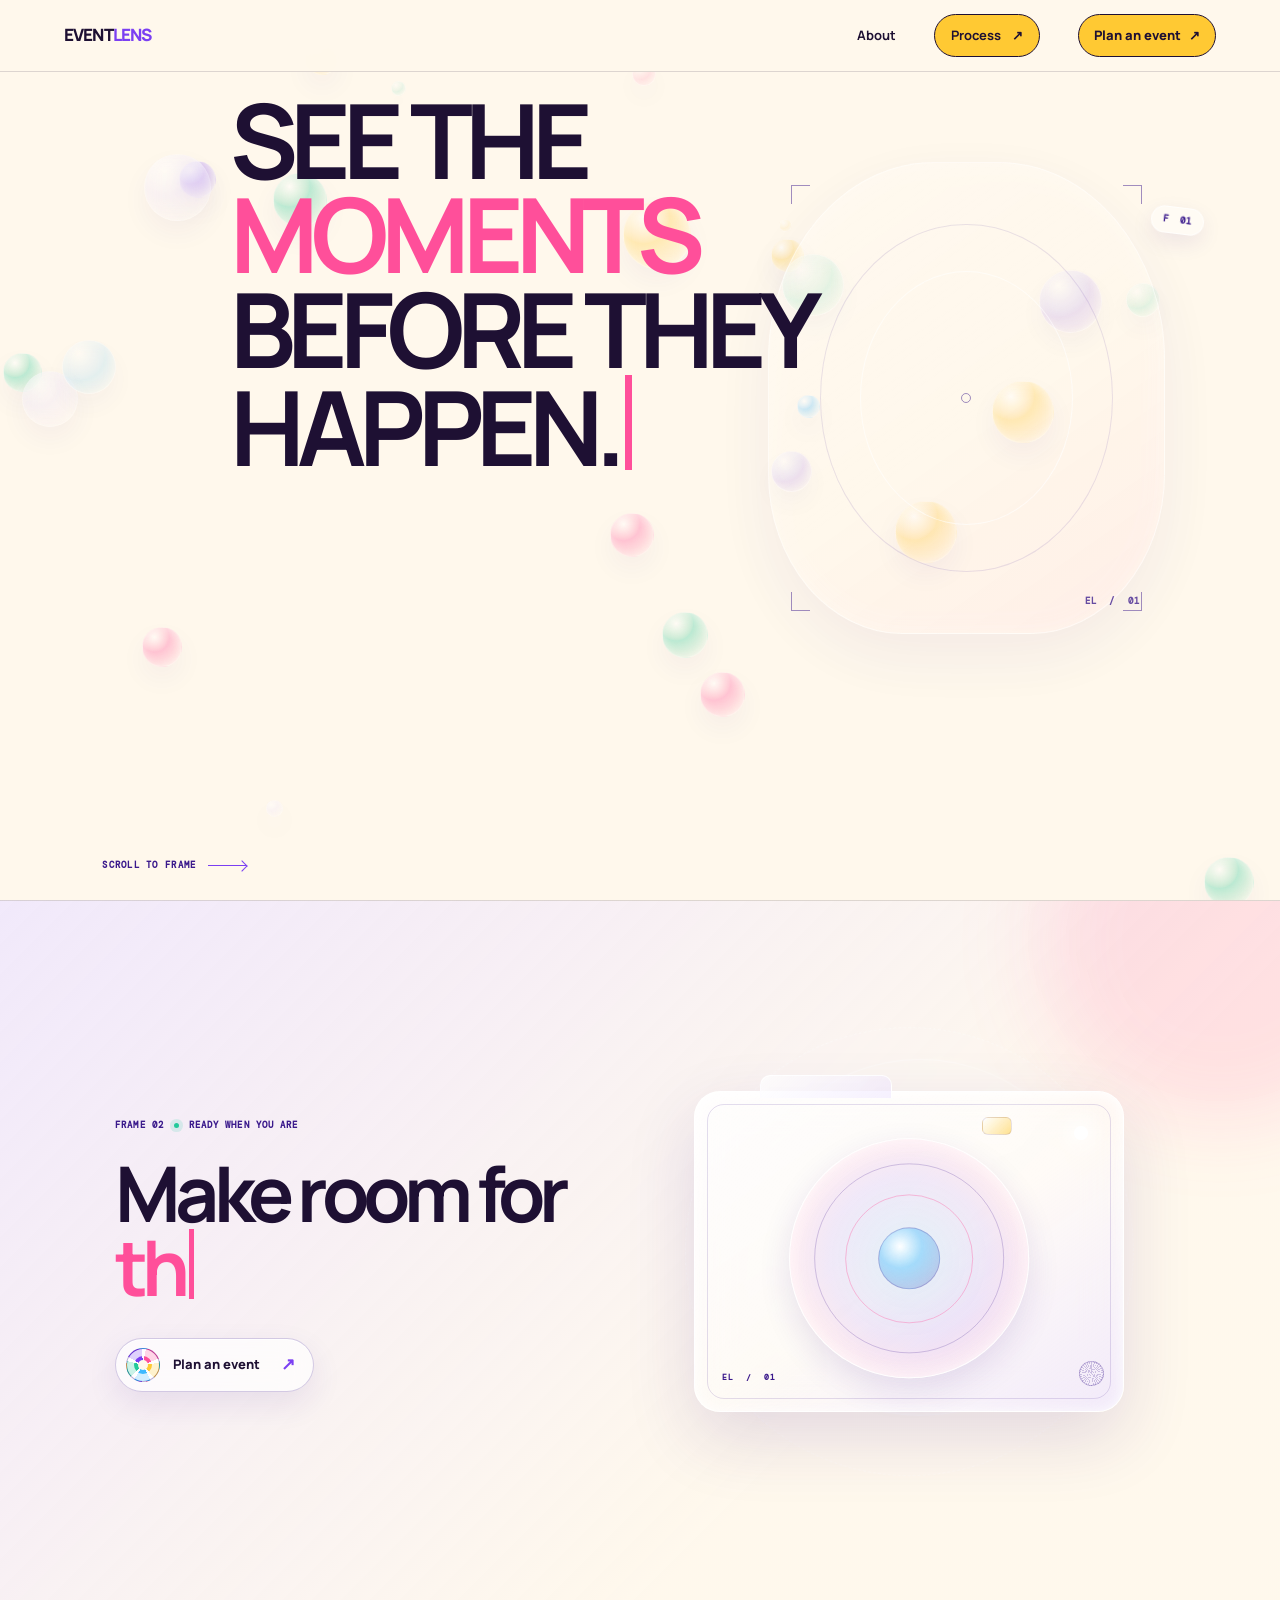
==== index.html @ 708f4160 "Add camera-inspired landing page motion" ====
<!DOCTYPE html>
<html lang="en">

<head>
    <meta charset="UTF-8">
    <meta name="viewport" content="width=device-width, initial-scale=1.0">
    <meta name="theme-color" content="#fff8ec">
    <title>EventLens — See the moments before they happen</title>
    <link rel="stylesheet" href="css/style.css">
    <link rel="stylesheet" href="css/pages.css">
</head>

<body class="landing-page">
    <div class="polka-field" aria-hidden="true"></div>

    <nav class="navbar">
        <a href="index.html" class="logo" aria-label="EventLens home">EVENT<span>LENS</span></a>
        <div class="nav-links">
            <a href="about.html">About</a>
            <a href="process.html" class="nav-button">Process <span aria-hidden="true">↗</span></a>
            <a href="event.html" class="nav-cta">Plan an event <span aria-hidden="true">↗</span></a>
        </div>
    </nav>

    <main>
        <section class="hero landing-hero" aria-labelledby="landingTitle">
            <span class="landing-flash" aria-hidden="true"></span>
            <div class="landing-viewfinder" aria-hidden="true">
                <span class="finder-corner finder-corner--tl"></span>
                <span class="finder-corner finder-corner--tr"></span>
                <span class="finder-corner finder-corner--bl"></span>
                <span class="finder-corner finder-corner--br"></span>
                <span class="finder-reticle"></span>
                <span class="finder-readout">EL&nbsp; / &nbsp;01</span>
            </div>
            <span class="landing-film-mark landing-film-mark--one" aria-hidden="true">F&nbsp; 01</span>
            <h1 id="landingTitle" class="type-heading landing-title">
                SEE THE<br>
                <span class="accent-pink">MOMENTS</span><br>
                BEFORE THEY HAPPEN.
            </h1>
            <a class="landing-scroll-cue" href="#next-frame">
                <span>SCROLL TO FRAME</span><i aria-hidden="true"></i>
            </a>
        </section>

        <section id="next-frame" class="landing-next-frame" aria-labelledby="nextFrameTitle">
            <div class="landing-next-copy landing-reveal">
                <span class="landing-frame-label">FRAME 02 <i aria-hidden="true"></i> READY WHEN YOU ARE</span>
                <h2 id="nextFrameTitle">Make room for<br><span>the moment.</span></h2>
                <a href="event.html" class="landing-shutter-button">
                    <span class="shutter-icon" aria-hidden="true"></span>
                    <span>Plan an event</span>
                    <span class="shutter-arrow" aria-hidden="true">↗</span>
                </a>
            </div>

            <div class="landing-camera landing-reveal" aria-hidden="true">
                <span class="camera-orbit camera-orbit--one"></span>
                <span class="camera-orbit camera-orbit--two"></span>
                <span class="camera-glint"></span>
                <div class="camera-body">
                    <span class="camera-top"></span>
                    <span class="camera-flash-window"></span>
                    <span class="camera-lens"><i></i></span>
                    <span class="camera-dial"></span>
                    <span class="camera-mark">EL&nbsp; / &nbsp;01</span>
                </div>
            </div>
        </section>
    </main>

    <script src="js/polka-dots.js" defer></script>
    <script src="js/text-type.js" defer></script>
    <script src="js/landing-effects.js" defer></script>
</body>

</html>
---- css/style.css ----
@import url('https://fonts.googleapis.com/css2?family=DM+Mono:wght@300;400;500&family=Manrope:wght@300;400;500;600;700;800&display=swap');

:root {
    --obsidian: #08070a;
    --surface: #0f0d12;
    --surface-2: #151219;
    --crimson: #b1123f;
    --crimson-bright: #d51d51;
    --violet: #6f3fa8;
    --white: #f1edf3;
    --muted: #8c8790;
    --line: rgba(241, 237, 243, 0.12);
}

* {
    margin: 0;
    padding: 0;
    box-sizing: border-box;
}

html {
    scroll-behavior: smooth;
}

body {
    background: var(--obsidian);
    color: var(--white);
    font-family: "Manrope", sans-serif;
    overflow-x: hidden;
}

a {
    color: inherit;
    text-decoration: none;
}

button,
input,
select,
textarea {
    font-family: inherit;
}

.cursor {
    position: fixed;
    width: 8px;
    height: 8px;
    background: var(--crimson-bright);
    border-radius: 50%;
    pointer-events: none;
    z-index: 9999;
    transform: translate(-50%, -50%);
    transition: width 0.2s ease, height 0.2s ease;
}

.navbar {
    position: fixed;
    top: 0;
    left: 0;
    width: 100%;
    height: 90px;
    padding: 0 5vw;
    display: flex;
    align-items: center;
    justify-content: space-between;
    z-index: 100;
    border-bottom: 1px solid var(--line);
    background: rgba(8, 7, 10, 0.95);
}

.logo {
    font-size: 18px;
    font-weight: 800;
    letter-spacing: -0.05em;
}

.logo span {
    color: var(--crimson-bright);
}

.nav-links {
    display: flex;
    align-items: center;
    gap: 40px;
    font-family: "DM Mono", monospace;
    font-size: 11px;
    text-transform: uppercase;
}

.nav-links a {
    color: var(--muted);
    transition: color 0.3s ease;
}

.nav-links a:hover {
    color: var(--white);
}

.nav-button {
    padding: 13px 18px;
    border: 1px solid var(--line);
    color: var(--white) !important;
}

.hero {
    min-height: 100vh;
    padding: 150px 5vw 50px;
    position: relative;
    display: flex;
    flex-direction: column;
    justify-content: center;
    border-bottom: 1px solid var(--line);
}

.hero::before {
    content: "";
    position: absolute;
    top: 15%;
    right: 8%;
    width: 1px;
    height: 65%;
    background: var(--violet);
    opacity: 0.35;
}

.hero-meta {
    position: absolute;
    top: 120px;
    left: 5vw;
    right: 5vw;
    display: flex;
    justify-content: space-between;
    font-family: "DM Mono", monospace;
    font-size: 10px;
    color: var(--muted);
    letter-spacing: 0.15em;
}

.hero-content {
    max-width: 1150px;
}

.eyebrow,
.section-label {
    font-family: "DM Mono", monospace;
    font-size: 10px;
    letter-spacing: 0.18em;
    color: var(--crimson-bright);
    margin-bottom: 28px;
}

.hero h1 {
    font-size: clamp(60px, 9vw, 150px);
    line-height: 0.88;
    letter-spacing: -0.075em;
    font-weight: 700;
    max-width: 1200px;
}

.hero h1 span,
.statement h2 span,
.closing h2 span {
    color: var(--crimson-bright);
}

.hero-description {
    margin-top: 45px;
    max-width: 480px;
    color: var(--muted);
    font-size: 15px;
    line-height: 1.8;
}

.hero-button {
    display: inline-flex;
    align-items: center;
    gap: 35px;
    margin-top: 45px;
    padding: 17px 22px;
    border: 1px solid var(--line);
    font-family: "DM Mono", monospace;
    font-size: 10px;
    letter-spacing: 0.1em;
    transition:
        background 0.3s ease,
        border-color 0.3s ease,
        transform 0.3s ease;
}

.hero-button:hover {
    background: var(--crimson);
    border-color: var(--crimson);
    transform: translateY(-3px);
}

.arrow {
    font-size: 17px;
}

.hero-index {
    position: absolute;
    bottom: 40px;
    left: 5vw;
    right: 5vw;
    display: flex;
    justify-content: space-between;
    font-family: "DM Mono", monospace;
    color: var(--muted);
    font-size: 9px;
}

.statement,
.process,
.closing {
    padding: 160px 5vw;
    border-bottom: 1px solid var(--line);
}

.statement-content {
    max-width: 1100px;
    margin-left: auto;
}

.statement h2 {
    font-size: clamp(42px, 6vw, 92px);
    line-height: 0.95;
    letter-spacing: -0.06em;
    max-width: 1000px;
}

.statement p {
    margin-top: 55px;
    max-width: 520px;
    color: var(--muted);
    line-height: 1.8;
    font-size: 15px;
}

.process-list {
    margin-top: 80px;
    border-top: 1px solid var(--line);
}

.process-item {
    display: grid;
    grid-template-columns: 120px 1fr;
    padding: 35px 0;
    border-bottom: 1px solid var(--line);
    transition: padding 0.4s ease;
}

.process-item:hover {
    padding-left: 25px;
    background: rgba(177, 18, 63, 0.05);
}

.process-number {
    font-family: "DM Mono", monospace;
    color: var(--violet);
    font-size: 12px;
}

.process-item h3 {
    font-size: 34px;
    letter-spacing: -0.04em;
}

.process-item p {
    margin-top: 8px;
    color: var(--muted);
    font-size: 14px;
}

.closing {
    min-height: 80vh;
    display: flex;
    flex-direction: column;
    justify-content: center;
}

.closing>p {
    font-family: "DM Mono", monospace;
    color: var(--muted);
    font-size: 10px;
    letter-spacing: 0.15em;
    margin-bottom: 25px;
}

.closing h2 {
    font-size: clamp(60px, 10vw, 150px);
    line-height: 0.85;
    letter-spacing: -0.075em;
}

footer {
    min-height: 100px;
    padding: 0 5vw;
    display: flex;
    align-items: center;
    justify-content: space-between;
    font-family: "DM Mono", monospace;
    color: var(--muted);
    font-size: 9px;
    letter-spacing: 0.1em;
}

@media (max-width: 700px) {

    .nav-links a:not(.nav-button) {
        display: none;
    }

    .hero h1 {
        font-size: 15vw;
    }

    .statement,
    .process,
    .closing {
        padding: 110px 6vw;
    }

    .process-item {
        grid-template-columns: 60px 1fr;
    }

    .process-item h3 {
        font-size: 25px;
    }

    footer {
        padding: 0 6vw;
    }

    footer span:nth-child(2) {
        display: none;
    }
}

/* Pop-culture palette and compact layout, sampled from the supplied deck. */
:root {
    --obsidian: #fff8ec;
    --surface: #ffffff;
    --surface-2: #ede4ff;
    --crimson: #7b3ff2;
    --crimson-bright: #ff4f9a;
    --violet: #3db9ff;
    --white: #1e1033;
    --muted: #645775;
    --line: rgba(30, 16, 51, 0.15);
    --ink: #1e1033;
    --plum: #3b1a8c;
    --purple: #7b3ff2;
    --pink: #ff4f9a;
    --yellow: #ffc933;
    --mint: #22c99a;
    --blue: #3db9ff;
}

html { scroll-padding-top: 82px; }
body { background: var(--obsidian); color: var(--ink); font-size: 15px; line-height: 1.55; }
.cursor { display: none; }
.navbar {
    height: 72px;
    padding-inline: clamp(18px, 5vw, 72px);
    background: rgba(255, 248, 236, .94);
    border-bottom: 1px solid var(--line);
    backdrop-filter: blur(16px);
}
.logo { color: var(--ink); font-size: 17px; }
.logo span { color: var(--purple); }
.nav-links {
    gap: clamp(16px, 3vw, 38px);
    font-family: "Manrope", sans-serif;
    font-size: 13px;
    font-weight: 700;
    text-transform: none;
}
.nav-links a { color: var(--ink); }
.nav-links a:hover { color: var(--purple); }
.nav-links .nav-button {
    padding: 10px 16px;
    border: 1px solid var(--ink);
    border-radius: 999px;
    background: var(--yellow);
    color: var(--ink) !important;
}
.nav-button span { margin-left: 8px; }
.hero {
    min-height: min(820px, 94svh);
    padding: 126px clamp(20px, 7vw, 100px) 78px;
    border: 0;
    background:
        radial-gradient(ellipse at 87% 34%, rgba(255, 201, 51, .85) 0 9%, transparent 9.2%),
        radial-gradient(ellipse at 88% 35%, rgba(255, 79, 154, .18) 0 20%, transparent 20.2%),
        var(--obsidian);
}
.hero::before { top: 20%; right: 9%; width: 2px; height: 54%; background: var(--purple); opacity: .45; }
.hero-meta, .hero-index { left: clamp(20px, 7vw, 100px); right: clamp(20px, 7vw, 100px); }
.hero-meta { top: 96px; font-size: 10px; color: var(--plum); }
.hero-index { bottom: 28px; color: var(--plum); }
.hero-content { max-width: 950px; }
.eyebrow, .section-label {
    color: var(--plum);
    font-size: 11px;
    font-weight: 800;
    letter-spacing: .12em;
    margin-bottom: 18px;
}
.hero h1 {
    max-width: 820px;
    font-size: clamp(52px, 8.1vw, 108px);
    line-height: .91;
    letter-spacing: -.075em;
    color: var(--ink);
}
.hero h1 span, .statement h2 span, .closing h2 span { color: var(--purple); }
.hero h1 span { display: inline-block; color: var(--pink); }
.hero-description { max-width: 480px; margin-top: 26px; color: var(--muted); font-size: 16px; line-height: 1.65; }
.statement, .process, .closing {
    padding: clamp(58px, 8vw, 96px) clamp(20px, 7vw, 100px);
    border-color: var(--line);
}
.statement { background: var(--surface-2); }
.statement-content { max-width: 900px; }
.statement h2 {
    max-width: 850px;
    font-size: clamp(34px, 5vw, 64px);
    line-height: .98;
    letter-spacing: -.065em;
}
.statement h2 span { color: var(--pink); }
.statement p { max-width: 580px; margin-top: 24px; color: var(--muted); font-size: 15px; }
.process { background: var(--obsidian); }
.process-list { margin-top: 32px; border-color: var(--line); }
.process-item { grid-template-columns: 72px minmax(0, 1fr); gap: 8px; padding: 20px 14px; border-color: var(--line); }
.process-item:nth-child(1) { background: rgba(255, 201, 51, .16); }
.process-item:nth-child(2) { background: rgba(255, 79, 154, .09); }
.process-item:nth-child(3) { background: rgba(61, 185, 255, .10); }
.process-item:nth-child(4) { background: rgba(34, 201, 154, .10); }
.process-item:hover { padding-left: 22px; background: var(--surface-2); }
.process-number { color: var(--purple); font-weight: 800; }
.process-item h3 { font-size: clamp(19px, 2.3vw, 27px); color: var(--ink); }
.process-item p { margin-top: 3px; color: var(--muted); font-size: 14px; }
.closing { min-height: 0; background: var(--plum); color: var(--obsidian); border: 0; }
.closing > p { color: #d7c9f4; }
.closing h2 { font-size: clamp(46px, 7vw, 88px); line-height: .94; }
.closing h2 span { color: var(--yellow); }
.closing .hero-button {
    align-self: flex-start;
    margin-top: 28px;
    padding: 14px 20px;
    border: 0;
    border-radius: 999px;
    background: var(--yellow);
    color: var(--ink);
    font-family: "Manrope", sans-serif;
    font-size: 13px;
    font-weight: 800;
    letter-spacing: 0;
}
.closing .hero-button:hover { background: var(--pink); }
footer { min-height: 68px; padding-inline: clamp(20px, 7vw, 100px); background: var(--ink); color: #e4d7ff; font-size: 10px; }
a:focus-visible, button:focus-visible, input:focus-visible, select:focus-visible, textarea:focus-visible { outline: 3px solid var(--blue); outline-offset: 3px; }

@media (max-width: 700px) {
    .navbar { height: 64px; padding-inline: 18px; }
    .nav-links { gap: 12px; font-size: 12px; }
    .nav-links a:not(.nav-button) { display: inline; }
    .nav-links .nav-button { padding: 8px 11px; }
    .hero { min-height: 78svh; padding: 118px 20px 72px; }
    .hero::before { right: 5%; opacity: .18; }
    .hero-meta { top: 84px; left: 20px; right: 20px; font-size: 8px; }
    .hero-index { left: 20px; right: 20px; bottom: 20px; }
    .hero h1 { font-size: clamp(43px, 13vw, 68px); line-height: .94; }
    .hero-description { margin-top: 20px; font-size: 14px; }
    .statement, .process, .closing { padding: 58px 20px; }
    .statement h2 { font-size: clamp(32px, 9vw, 48px); }
    .statement p { margin-top: 18px; font-size: 14px; }
    .process-item { grid-template-columns: 42px minmax(0, 1fr); padding: 16px 8px; }
    .process-item h3 { font-size: 20px; }
    .process-item p { font-size: 13px; }
    .closing h2 { font-size: clamp(42px, 12vw, 62px); }
    footer { padding: 0 20px; }
}

@media (prefers-reduced-motion: reduce) {
    *, *::before, *::after { scroll-behavior: auto !important; animation-duration: .01ms !important; transition-duration: .01ms !important; }
}
---- css/pages.css ----
/* Shared navigation, polka-dot backdrops and large-heading treatment. */
body { isolation: isolate; }
body > .polka-field { position: fixed; inset: 0; z-index: 0; overflow: hidden; pointer-events: none; }
body > nav, body > main, body > footer { position: relative; z-index: 1; }
.navbar { z-index: 20; }
.polka-dot {
    position: absolute;
    left: var(--dot-x);
    top: var(--dot-y);
    width: var(--dot-size);
    aspect-ratio: 1;
    border-radius: 50%;
    background: var(--dot-color);
    opacity: .62;
    transform: scale(1);
    animation: dot-pop var(--dot-duration) cubic-bezier(.16, 1.2, .3, 1) var(--dot-delay) both,
        dot-drift 7s ease-in-out calc(var(--dot-delay) + var(--dot-duration)) infinite alternate;
}
.polka-dot:nth-child(3n) { border: 2px solid var(--plum); background: transparent; opacity: .55; }
.polka-dot:nth-child(5n) { opacity: .32; }
@keyframes dot-pop {
    0% { transform: scale(.15) rotate(-24deg); }
    72% { transform: scale(1.12) rotate(5deg); }
    100% { transform: scale(1) rotate(0); }
}
@keyframes dot-drift {
    from { translate: 0 0; }
    to { translate: 0 -9px; }
}

.landing-hero {
    min-height: 100svh;
    padding: 92px clamp(20px, 8vw, 120px);
    display: flex;
    align-items: center;
    justify-content: flex-start;
    background: transparent;
}
.landing-hero::before { display: none; }
.landing-title {
    position: relative;
    z-index: 2;
    max-width: 1120px;
    font-size: clamp(52px, 7.5vw, 96px);
    line-height: .94;
    letter-spacing: -.075em;
    font-weight: 800;
}
.landing-title .accent-pink { color: var(--pink); }

/* Landing page: a little camera theatre, with plenty of open space. */
.landing-page .polka-dot {
    border: 1px solid rgba(255, 255, 255, .5);
    background: radial-gradient(circle at 30% 24%, rgba(255, 255, 255, .92), color-mix(in srgb, var(--dot-color) 62%, transparent) 38%, rgba(255, 255, 255, .12));
    box-shadow: inset 0 2px 9px rgba(255, 255, 255, .52), 0 12px 28px rgba(59, 26, 140, .09);
    backdrop-filter: blur(8px);
    opacity: .5;
}
.landing-page .polka-dot:nth-child(3n) {
    background: radial-gradient(circle at 30% 24%, rgba(255, 255, 255, .8), color-mix(in srgb, var(--dot-color) 34%, transparent) 50%, rgba(255, 255, 255, .08));
    border-color: rgba(255, 255, 255, .7);
    opacity: .42;
}
.landing-hero { position: relative; overflow: hidden; isolation: isolate; }
.landing-title { max-width: 1080px; }
.landing-flash {
    position: absolute;
    z-index: 1;
    inset: 0;
    pointer-events: none;
    opacity: 0;
    background: radial-gradient(ellipse at 76% 42%, rgba(255, 255, 255, .72), rgba(255, 255, 255, .18) 19%, transparent 48%);
    mix-blend-mode: screen;
    animation: landing-flash-pop 13s ease-in-out 2.2s infinite;
}
@keyframes landing-flash-pop {
    0%, 25%, 100% { opacity: 0; }
    26% { opacity: .68; }
    27% { opacity: .08; }
    28% { opacity: .3; }
    30% { opacity: 0; }
}
.landing-viewfinder {
    position: absolute;
    z-index: 1;
    top: 18%;
    right: clamp(30px, 9vw, 140px);
    width: clamp(210px, 31vw, 430px);
    aspect-ratio: .84;
    border: 1px solid rgba(255, 255, 255, .68);
    border-radius: 42% 42% 34% 34%;
    background: linear-gradient(145deg, rgba(255, 255, 255, .24), rgba(255, 255, 255, .035) 54%, rgba(255, 79, 154, .08));
    box-shadow: inset 0 1px 24px rgba(255, 255, 255, .3), 0 22px 66px rgba(59, 26, 140, .08);
    backdrop-filter: blur(5px);
    opacity: .78;
    pointer-events: none;
}
.landing-viewfinder::before, .landing-viewfinder::after {
    content: "";
    position: absolute;
    inset: 13%;
    border: 1px solid rgba(59, 26, 140, .14);
    border-radius: 50%;
}
.landing-viewfinder::after { inset: 23%; border-color: rgba(255, 255, 255, .72); }
.finder-corner { position: absolute; width: 19px; height: 19px; border-color: rgba(59, 26, 140, .62); border-style: solid; }
.finder-corner--tl { top: 22px; left: 22px; border-width: 1px 0 0 1px; }
.finder-corner--tr { top: 22px; right: 22px; border-width: 1px 1px 0 0; }
.finder-corner--bl { bottom: 22px; left: 22px; border-width: 0 0 1px 1px; }
.finder-corner--br { right: 22px; bottom: 22px; border-width: 0 1px 1px 0; }
.finder-reticle { position: absolute; top: 50%; left: 50%; width: 10px; height: 10px; border: 1px solid rgba(59, 26, 140, .62); border-radius: 50%; transform: translate(-50%, -50%); }
.finder-readout { position: absolute; right: 24px; bottom: 27px; color: var(--plum); font: 700 9px/1 "DM Mono", monospace; letter-spacing: .12em; }
.landing-film-mark {
    position: absolute;
    z-index: 4;
    padding: 8px 11px;
    border: 1px solid rgba(255, 255, 255, .7);
    border-radius: 999px;
    background: rgba(255, 255, 255, .42);
    box-shadow: 0 8px 22px rgba(59, 26, 140, .09);
    backdrop-filter: blur(12px);
    color: var(--plum);
    font: 700 9px/1 "DM Mono", monospace;
    letter-spacing: .08em;
}
.landing-film-mark--one { top: 23%; right: 6%; transform: rotate(7deg); }
.landing-scroll-cue {
    position: absolute;
    z-index: 4;
    left: clamp(20px, 8vw, 120px);
    bottom: 30px;
    display: inline-flex;
    align-items: center;
    gap: 12px;
    color: var(--plum);
    font: 700 9px/1 "DM Mono", monospace;
    letter-spacing: .14em;
}
.landing-scroll-cue i { position: relative; display: block; width: 38px; height: 1px; background: var(--purple); }
.landing-scroll-cue i::after { content: ""; position: absolute; top: -3px; right: 0; width: 7px; height: 7px; border-top: 1px solid var(--purple); border-right: 1px solid var(--purple); transform: rotate(45deg); }
.landing-next-frame {
    position: relative;
    min-height: 78svh;
    padding: clamp(74px, 10vw, 130px) clamp(22px, 9vw, 140px);
    display: grid;
    grid-template-columns: minmax(0, .88fr) minmax(300px, 1fr);
    align-items: center;
    gap: clamp(24px, 7vw, 100px);
    overflow: hidden;
    border-top: 1px solid var(--line);
    background: linear-gradient(135deg, rgba(237, 228, 255, .78), rgba(255, 248, 236, .96) 68%);
}
.landing-next-copy { position: relative; z-index: 2; }
.landing-frame-label { display: inline-flex; align-items: center; gap: 10px; color: var(--plum); font: 700 9px/1.4 "DM Mono", monospace; letter-spacing: .12em; }
.landing-frame-label i { width: 5px; height: 5px; border-radius: 50%; background: var(--mint); box-shadow: 0 0 0 4px rgba(34, 201, 154, .14); }
.landing-next-copy h2 { margin-top: 22px; color: var(--ink); font-size: clamp(42px, 6vw, 78px); line-height: .94; letter-spacing: -.075em; }
.landing-next-copy h2 span { color: var(--pink); }
.landing-shutter-button {
    display: inline-flex;
    align-items: center;
    gap: 13px;
    margin-top: 34px;
    padding: 9px 18px 9px 10px;
    border: 1px solid rgba(59, 26, 140, .22);
    border-radius: 999px;
    background: rgba(255, 255, 255, .68);
    box-shadow: 0 12px 32px rgba(59, 26, 140, .09), inset 0 1px rgba(255, 255, 255, .85);
    backdrop-filter: blur(16px);
    color: var(--ink);
    font-size: 13px;
    font-weight: 800;
    transition: transform .25s ease, box-shadow .25s ease, background .25s ease;
}
.landing-shutter-button:hover { transform: translateY(-3px); background: rgba(255, 255, 255, .9); box-shadow: 0 18px 36px rgba(59, 26, 140, .14); }
.shutter-icon { position: relative; width: 34px; height: 34px; border: 1px solid rgba(59, 26, 140, .35); border-radius: 50%; background: conic-gradient(from 10deg, var(--pink) 0 16%, transparent 16% 20%, var(--yellow) 20% 36%, transparent 36% 40%, var(--blue) 40% 56%, transparent 56% 60%, var(--mint) 60% 76%, transparent 76% 80%, var(--purple) 80% 96%, transparent 96%); box-shadow: inset 0 0 0 7px rgba(255, 255, 255, .76); }
.shutter-icon::after { content: ""; position: absolute; inset: 11px; border-radius: 50%; background: var(--obsidian); }
.shutter-arrow { margin-left: 8px; color: var(--purple); font-size: 17px; }
.landing-camera { position: relative; z-index: 1; display: grid; place-items: center; min-height: 340px; perspective: 900px; }
.camera-body {
    position: relative;
    width: min(100%, 430px);
    aspect-ratio: 1.34;
    border: 1px solid rgba(255, 255, 255, .92);
    border-radius: 26px;
    background: linear-gradient(145deg, rgba(255, 255, 255, .84), rgba(255, 255, 255, .44) 52%, rgba(237, 228, 255, .72));
    box-shadow: 0 26px 70px rgba(59, 26, 140, .14), inset 0 2px 14px white;
    backdrop-filter: blur(18px);
    transform: rotate(-5deg);
    transition: transform .8s cubic-bezier(.2, .8, .2, 1);
}
.landing-camera.is-visible .camera-body { transform: rotate(0); }
.camera-body::before { content: ""; position: absolute; inset: 12px; border: 1px solid rgba(59, 26, 140, .14); border-radius: 17px; }
.camera-top { position: absolute; top: -17px; left: 15%; width: 31%; height: 23px; border: 1px solid rgba(255, 255, 255, .82); border-bottom: 0; border-radius: 10px 10px 0 0; background: linear-gradient(135deg, rgba(255, 255, 255, .74), rgba(237, 228, 255, .54)); }
.camera-flash-window { position: absolute; top: 25px; right: 26%; width: 30px; height: 18px; border: 1px solid rgba(59, 26, 140, .12); border-radius: 6px; background: linear-gradient(135deg, rgba(255, 255, 255, .9), rgba(255, 201, 51, .52)); box-shadow: 0 0 24px rgba(255, 255, 255, .62); }
.camera-lens { position: absolute; top: 50%; left: 50%; width: 56%; aspect-ratio: 1; display: grid; place-items: center; border: 1px solid rgba(255, 255, 255, .94); border-radius: 50%; background: radial-gradient(circle, rgba(61, 185, 255, .15), rgba(123, 63, 242, .1) 48%, rgba(255, 79, 154, .1) 72%, rgba(255, 255, 255, .45)); box-shadow: 0 12px 32px rgba(59, 26, 140, .12), inset 0 0 22px rgba(255, 255, 255, .85); transform: translate(-50%, -47%); }
.camera-lens::before, .camera-lens::after, .camera-lens i { content: ""; position: absolute; border: 1px solid rgba(59, 26, 140, .22); border-radius: 50%; }
.camera-lens::before { inset: 10%; }
.camera-lens::after { inset: 23%; border-color: rgba(255, 79, 154, .34); }
.camera-lens i { inset: 37%; background: radial-gradient(circle at 35% 30%, white, rgba(61, 185, 255, .38) 38%, rgba(59, 26, 140, .2)); }
.camera-dial { position: absolute; right: 19px; bottom: 25px; width: 25px; height: 25px; border: 1px solid rgba(59, 26, 140, .3); border-radius: 50%; background: repeating-conic-gradient(rgba(59, 26, 140, .22) 0 5deg, transparent 5deg 12deg); }
.camera-mark { position: absolute; left: 27px; bottom: 30px; color: var(--plum); font: 700 8px/1 "DM Mono", monospace; letter-spacing: .12em; }
.camera-orbit { position: absolute; width: 70%; aspect-ratio: 1; border: 1px solid rgba(255, 255, 255, .72); border-radius: 50%; background: rgba(255, 255, 255, .12); backdrop-filter: blur(6px); }
.camera-orbit--one { transform: translate(3%, -4%); }
.camera-orbit--two { width: 88%; border-style: dashed; opacity: .5; transform: rotate(-22deg); }
.camera-glint { position: absolute; z-index: 3; top: 13%; right: 15%; width: 14px; height: 14px; border-radius: 50%; background: white; box-shadow: 0 0 20px 8px rgba(255, 255, 255, .76); animation: camera-glint 4s ease-in-out infinite; }
@keyframes camera-glint { 0%, 100% { opacity: .36; transform: scale(.7); } 50% { opacity: 1; transform: scale(1.15); } }
html.has-scroll-reveal .landing-reveal { opacity: 0; transform: translateY(24px); transition: opacity .75s ease, transform .85s cubic-bezier(.2, .8, .2, 1); }
html.has-scroll-reveal .landing-reveal.is-visible { opacity: 1; transform: translateY(0); }
.landing-camera.landing-reveal { transition-delay: .12s; }
.landing-next-frame::before { content: ""; position: absolute; top: -140px; right: -120px; width: 360px; aspect-ratio: 1; border-radius: 50%; background: rgba(255, 79, 154, .14); filter: blur(40px); pointer-events: none; }
@media (max-width: 700px) {
    .landing-hero { min-height: 94svh; padding: 100px 20px 84px; }
    .landing-title { font-size: clamp(42px, 12.5vw, 68px); }
    .landing-viewfinder { top: 21%; right: 5%; width: min(60vw, 290px); opacity: .55; }
    .landing-film-mark--one { top: 19%; right: 5%; }
    .landing-film-mark--two { right: 8%; bottom: 18%; }
    .landing-scroll-cue { bottom: 25px; left: 20px; font-size: 8px; }
    .landing-next-frame { min-height: 0; grid-template-columns: 1fr; gap: 26px; padding: 76px 22px 82px; }
    .landing-next-copy h2 { font-size: clamp(44px, 12vw, 62px); }
    .landing-camera { min-height: 270px; }
    .camera-body { width: min(86%, 360px); }
    .camera-orbit--two { width: 78%; }
}
@media (max-width: 390px) {
    .landing-viewfinder { width: 58vw; top: 23%; }
    .landing-camera { min-height: 230px; }
}
@media (prefers-reduced-motion: reduce) {
    .landing-flash, .camera-glint { animation: none; }
    html.has-scroll-reveal .landing-reveal { opacity: 1; transform: none; transition: none; }
    .landing-shutter-button, .camera-body { transition: none; }
}

.nav-links { flex-wrap: wrap; }
.nav-links .nav-button[aria-current="page"] { background: var(--surface-2); }
.nav-links .nav-cta {
    display: inline-flex;
    align-items: center;
    gap: 8px;
    padding: 10px 15px;
    border: 1px solid var(--ink);
    border-radius: 999px;
    background: var(--yellow);
    color: var(--ink);
    font-weight: 800;
}
.nav-links .nav-cta:hover { background: var(--mint); color: var(--ink); }

.info-page {
    width: min(1160px, 100%);
    margin: 0 auto;
    padding: 128px clamp(20px, 6vw, 84px) 72px;
}
.info-title {
    max-width: 900px;
    font-size: clamp(44px, 7.5vw, 88px);
    line-height: .96;
    letter-spacing: -.07em;
}
.info-title .accent-pink { color: var(--pink); }
.info-lede {
    max-width: 620px;
    margin-top: 20px;
    color: var(--muted);
    font-size: clamp(15px, 1.6vw, 18px);
    font-weight: 700;
    line-height: 1.65;
    padding: 10px 14px;
    border: 1px solid var(--line);
    border-radius: 12px;
    background: rgba(255, 248, 236, .96);
}
.info-grid {
    display: grid;
    grid-template-columns: repeat(3, minmax(0, 1fr));
    gap: 14px;
    margin-top: 46px;
}
.info-card {
    min-height: 230px;
    padding: 24px;
}
.dot-card {
    position: relative;
    isolation: isolate;
    overflow: hidden;
    border: 1px solid var(--line);
    border-radius: 18px;
    background: rgba(255, 255, 255, .76);
}
.dot-card::before, .dot-card::after {
    position: absolute;
    z-index: -1;
    content: "";
    width: 82px;
    aspect-ratio: 1;
    border-radius: 50%;
    opacity: .28;
    pointer-events: none;
}
.dot-card::before { right: 22px; top: 36px; background: var(--dot-accent, var(--yellow)); }
.dot-card::after { right: 68px; top: 78px; width: 32px; background: var(--pink); }
.dot-card--yellow { --dot-accent: var(--yellow); }
.dot-card--pink { --dot-accent: var(--pink); }
.dot-card--blue { --dot-accent: var(--blue); }
.dot-card--mint { --dot-accent: var(--mint); }
.card-index, .workflow-tag {
    color: var(--plum);
    font-family: "DM Mono", monospace;
    font-size: 10px;
    font-weight: 600;
    letter-spacing: .08em;
}
.info-card h2 {
    position: relative;
    max-width: 240px;
    margin-top: 52px;
    color: var(--ink);
    font-size: clamp(19px, 2.4vw, 25px);
    letter-spacing: -.045em;
}
.info-card p, .workflow-step p { position: relative; margin-top: 9px; color: var(--ink); font-size: 13px; font-weight: 700; line-height: 1.6; padding: 8px 10px; border: 1px solid rgba(48, 25, 64, .12); border-radius: 10px; background: rgba(255, 248, 236, .97); }
.info-note { margin-top: 30px; color: var(--plum); font-size: 12px; font-weight: 700; }
.workflow-list { margin-top: 44px; border-top: 1px solid var(--line); }
.workflow-step {
    display: grid;
    grid-template-columns: 58px minmax(0, 1fr) auto;
    align-items: center;
    gap: 18px;
    padding: 22px 24px;
    border-width: 0 0 1px;
    border-radius: 0;
    background: transparent;
}
.workflow-step:nth-child(odd) { background: rgba(255, 248, 236, .97); }
.workflow-step:nth-child(even) { background: rgba(250, 244, 255, .97); }
.workflow-number { color: var(--purple); font-size: 16px; font-weight: 800; }
.workflow-step h2 { position: relative; font-size: clamp(21px, 3vw, 30px); letter-spacing: -.045em; }
.workflow-step p { max-width: 620px; margin-top: 8px; }
.info-note { width: fit-content; max-width: 100%; padding: 9px 12px; border-radius: 10px; background: rgba(255, 248, 236, .97); }
.workflow-tag { justify-self: end; text-align: right; }

.text-type { position: relative; }
.text-type__sr {
    position: absolute;
    width: 1px;
    height: 1px;
    padding: 0;
    margin: -1px;
    overflow: hidden;
    clip: rect(0, 0, 0, 0);
    white-space: nowrap;
    border: 0;
}
.text-type > .text-type__content { display: block; color: inherit; white-space: pre-wrap; }
.text-type__content .text-type__char { display: inline; position: relative; color: inherit; animation: type-fade-in .24s ease-out both; }
.text-type__cursor {
    display: inline-block;
    height: .92em;
    margin-left: .06em;
    border-left: .075em solid currentColor;
    vertical-align: -.04em;
    animation: type-cursor-blink 1s steps(2, start) infinite;
}
@keyframes type-fade-in { from { opacity: 0; filter: blur(.12em); } to { opacity: 1; filter: blur(0); } }
@keyframes type-cursor-blink { to { opacity: .12; } }

@media (max-width: 700px) {
    .landing-hero { min-height: 100svh; padding: 86px 20px 40px; }
    .landing-title { font-size: clamp(42px, 12.5vw, 68px); line-height: .98; }
    .info-page { padding: 94px 18px 46px; }
    .info-title { font-size: clamp(40px, 11vw, 58px); }
    .info-grid { grid-template-columns: 1fr; gap: 10px; margin-top: 28px; }
    .info-card { min-height: 0; padding: 18px; }
    .info-card h2 { margin-top: 30px; }
    .workflow-list { margin-top: 28px; }
    .workflow-step { grid-template-columns: 36px minmax(0, 1fr); gap: 10px; padding: 18px 12px; }
    .workflow-step h2 { font-size: 20px; }
    .workflow-tag { grid-column: 2; justify-self: start; text-align: left; }
    .nav-links { gap: 7px; font-size: 11px; }
    .nav-links .nav-button, .nav-links .nav-cta { padding: 7px 9px; }
}
@media (max-width: 390px) {
    .navbar { padding-inline: 12px; }
    .logo { font-size: 14px; }
    .nav-links { gap: 5px; font-size: 10px; }
    .nav-links .nav-button, .nav-links .nav-cta { padding: 7px 7px; }
}
@media (prefers-reduced-motion: reduce) {
    .polka-dot, .text-type__char, .text-type__cursor { animation: none !important; }
}

.checklist-main { min-height: calc(100svh - 70px); }
.checklist-standalone { margin-top: 38px; padding: 26px; border: 1px solid var(--line); border-radius: 18px; background: rgba(255, 248, 236, .97); }
.checklist-standalone .checklist-header { margin: 0 0 20px; }
.checklist-standalone .live-checklist { max-width: none; }
.checklist-page .dashboard-nav-center { display: none; }
.checklist-page .dashboard-nav-right a { background: var(--yellow); }
@media (max-width: 600px) {
    .checklist-standalone { padding: 14px; }
}
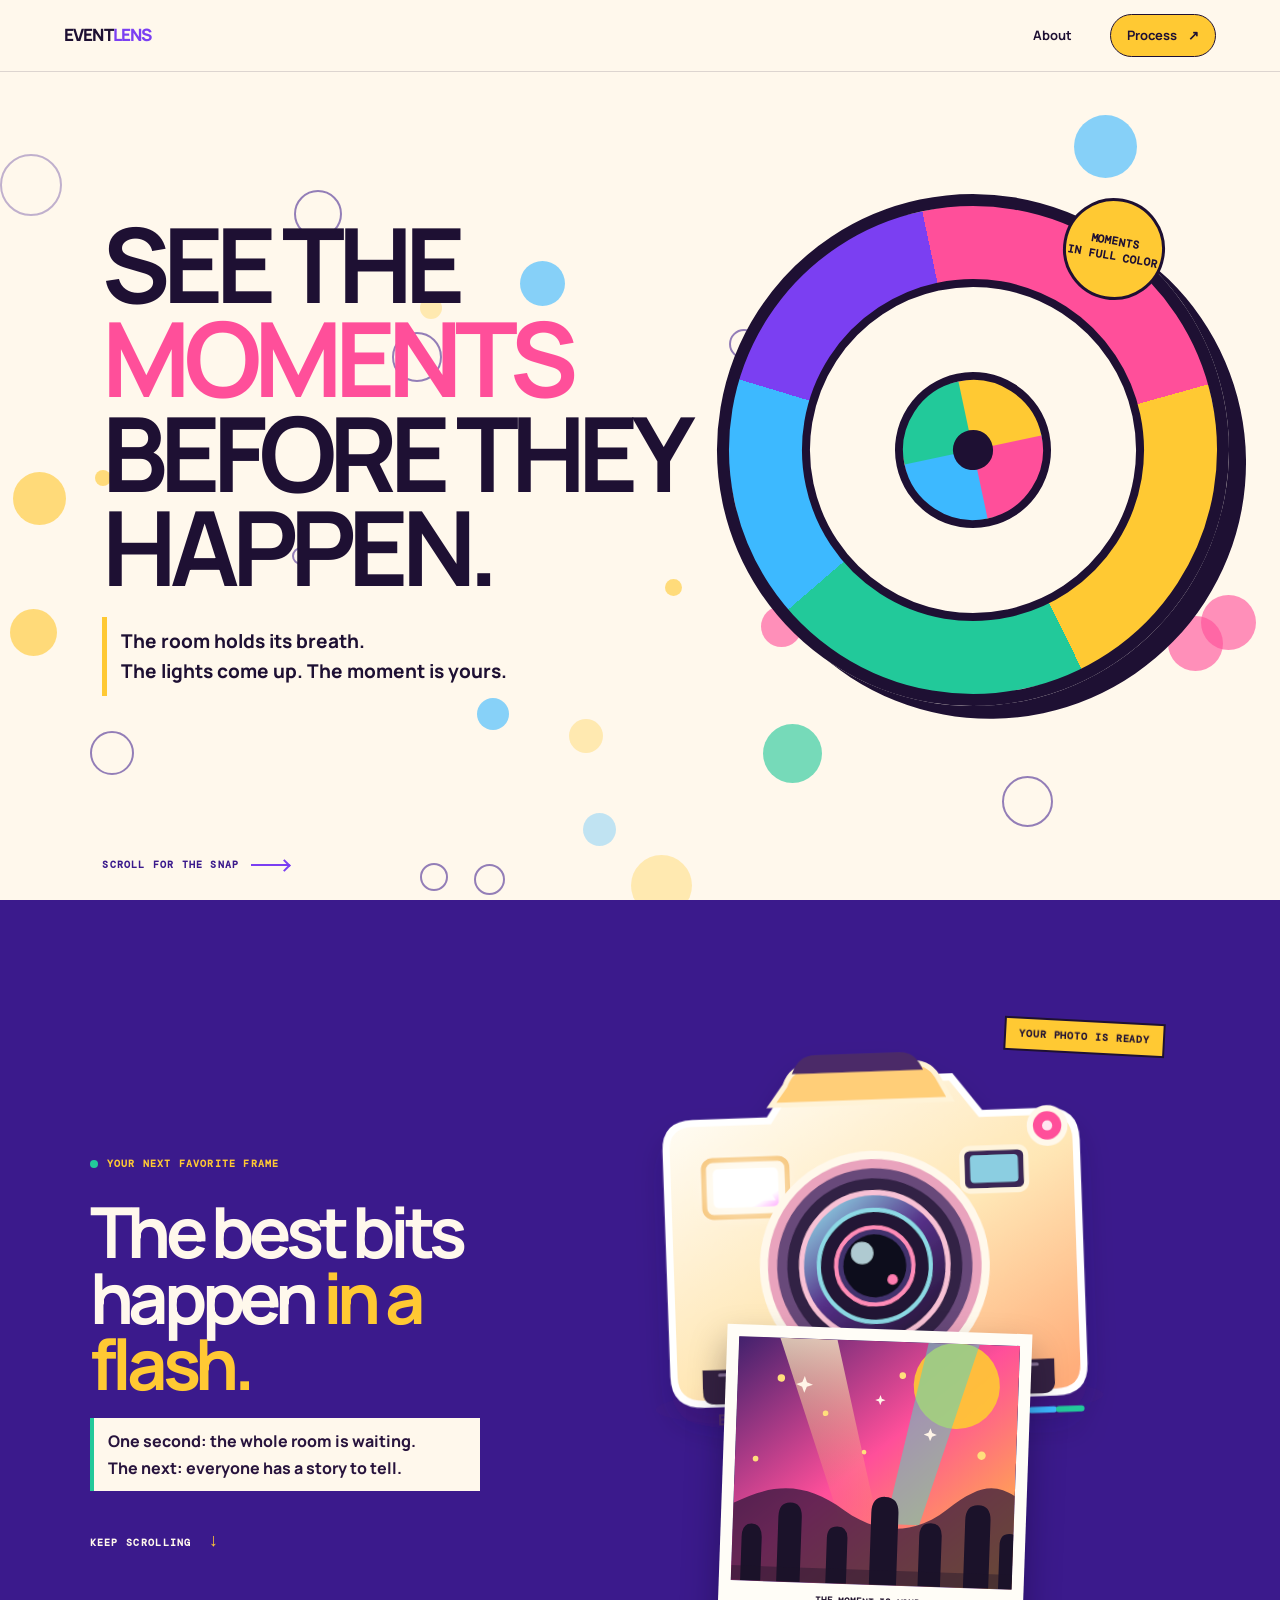
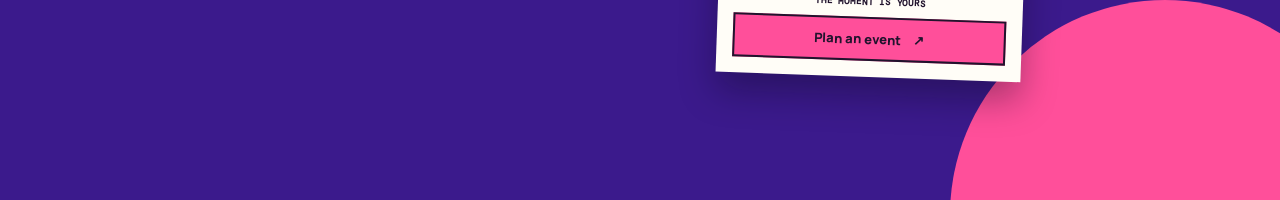
==== commit 8b838c96: "Redesign landing page with instant camera interaction" ====
--- a/index.html
+++ b/index.html
@@ -18,60 +18,102 @@
         <div class="nav-links">
             <a href="about.html">About</a>
             <a href="process.html" class="nav-button">Process <span aria-hidden="true">↗</span></a>
-            <a href="event.html" class="nav-cta">Plan an event <span aria-hidden="true">↗</span></a>
         </div>
     </nav>
 
     <main>
         <section class="hero landing-hero" aria-labelledby="landingTitle">
-            <span class="landing-flash" aria-hidden="true"></span>
-            <div class="landing-viewfinder" aria-hidden="true">
-                <span class="finder-corner finder-corner--tl"></span>
-                <span class="finder-corner finder-corner--tr"></span>
-                <span class="finder-corner finder-corner--bl"></span>
-                <span class="finder-corner finder-corner--br"></span>
-                <span class="finder-reticle"></span>
-                <span class="finder-readout">EL&nbsp; / &nbsp;01</span>
-            </div>
-            <span class="landing-film-mark landing-film-mark--one" aria-hidden="true">F&nbsp; 01</span>
-            <h1 id="landingTitle" class="type-heading landing-title">
+            <span class="landing-color-wheel" aria-hidden="true"><i></i></span>
+            <span class="landing-stamp" aria-hidden="true">MOMENTS<br>IN FULL COLOR</span>
+            <h1 id="landingTitle" class="landing-title">
                 SEE THE<br>
                 <span class="accent-pink">MOMENTS</span><br>
                 BEFORE THEY HAPPEN.
             </h1>
+            <p class="landing-subcopy">The room holds its breath.<br>The lights come up. The moment is yours.</p>
             <a class="landing-scroll-cue" href="#next-frame">
-                <span>SCROLL TO FRAME</span><i aria-hidden="true"></i>
+                <span>SCROLL FOR THE SNAP</span><i aria-hidden="true"></i>
             </a>
         </section>
 
-        <section id="next-frame" class="landing-next-frame" aria-labelledby="nextFrameTitle">
-            <div class="landing-next-copy landing-reveal">
-                <span class="landing-frame-label">FRAME 02 <i aria-hidden="true"></i> READY WHEN YOU ARE</span>
-                <h2 id="nextFrameTitle">Make room for<br><span>the moment.</span></h2>
-                <a href="event.html" class="landing-shutter-button">
-                    <span class="shutter-icon" aria-hidden="true"></span>
-                    <span>Plan an event</span>
-                    <span class="shutter-arrow" aria-hidden="true">↗</span>
-                </a>
+        <section id="next-frame" class="polaroid-experience" aria-labelledby="nextFrameTitle">
+            <div class="polaroid-copy landing-reveal">
+                <span class="polaroid-kicker"><i aria-hidden="true"></i> YOUR NEXT FAVORITE FRAME</span>
+                <h2 id="nextFrameTitle">The best bits<br>happen <span>in a flash.</span></h2>
+                <p>One second: the whole room is waiting.<br>The next: everyone has a story to tell.</p>
+                <span class="scroll-instruction">KEEP SCROLLING <b aria-hidden="true">↓</b></span>
             </div>
 
-            <div class="landing-camera landing-reveal" aria-hidden="true">
-                <span class="camera-orbit camera-orbit--one"></span>
-                <span class="camera-orbit camera-orbit--two"></span>
-                <span class="camera-glint"></span>
-                <div class="camera-body">
-                    <span class="camera-top"></span>
-                    <span class="camera-flash-window"></span>
-                    <span class="camera-lens"><i></i></span>
-                    <span class="camera-dial"></span>
-                    <span class="camera-mark">EL&nbsp; / &nbsp;01</span>
-                </div>
+            <div class="polaroid-stage landing-reveal" aria-label="A camera takes a picture as you scroll">
+                <span class="camera-spark" aria-hidden="true">✳</span>
+                <figure class="instant-print">
+                    <div class="print-art" aria-hidden="true">
+                        <svg viewBox="0 0 600 520" role="presentation" xmlns="http://www.w3.org/2000/svg">
+                            <defs>
+                                <linearGradient id="partySky" x1="0" y1="0" x2="1" y2="1"><stop stop-color="#42216d"/><stop offset=".48" stop-color="#ff4f9a"/><stop offset="1" stop-color="#ffc933"/></linearGradient>
+                                <linearGradient id="stageGlow" x1="0" y1="0" x2="0" y2="1"><stop stop-color="#fff4c7"/><stop offset="1" stop-color="#ffb34c" stop-opacity="0"/></linearGradient>
+                            </defs>
+                            <rect width="600" height="520" fill="url(#partySky)"/>
+                            <circle cx="468" cy="90" r="92" fill="#ffc933" opacity=".9"/>
+                            <path d="M88 0 210 0 310 390 230 390Z" fill="url(#stageGlow)" opacity=".75"/>
+                            <path d="M514 0H405L326 390h72z" fill="#50d6c3" opacity=".52"/>
+                            <path d="M0 356c92-50 158-45 236 7s154 47 220-8 99-60 144-34v199H0z" fill="#281538" opacity=".7"/>
+                            <g fill="#1b122a">
+                                <path d="M20 520v-93q0-28 21-28t22 28v93zm77 0V382q0-31 25-31t25 31v138zm105 0V424q0-25 22-25t22 25v96zm93 0V367q0-35 29-35t29 35v153zm104 0V413q0-28 24-28t24 28v107zm97 0V376q0-33 27-33t27 33v144zm75 0v-93q0-25 21-25t21 25v93z"/>
+                            </g>
+                            <g fill="#ffdf7c">
+                                <circle cx="93" cy="86" r="8"/><circle cx="190" cy="158" r="6"/><circle cx="352" cy="72" r="7"/><circle cx="526" cy="237" r="9"/><circle cx="275" cy="238" r="5"/><circle cx="44" cy="260" r="6"/>
+                            </g>
+                            <g fill="#fff4e7"><path d="m143 80 5 13 13 5-13 5-5 13-5-13-13-5 13-5z"/><path d="m415 182 4 10 10 4-10 4-4 10-4-10-10-4 10-4z"/><path d="m306 115 3 8 8 3-8 3-3 8-3-8-8-3 8-3z"/></g>
+                            <rect y="489" width="600" height="31" fill="#1c122a" opacity=".4"/>
+                        </svg>
+                    </div>
+                    <figcaption class="print-caption">
+                        <span>THE MOMENT IS YOURS</span>
+                        <a href="event.html" class="print-plan-button">Plan an event <b aria-hidden="true">↗</b></a>
+                    </figcaption>
+                </figure>
+
+                <svg class="polaroid-camera" viewBox="0 0 560 390" role="img" aria-label="EventLens instant camera">
+                    <defs>
+                        <linearGradient id="cameraShell" x1=".1" y1="0" x2=".9" y2="1"><stop stop-color="#fffdf7"/><stop offset=".55" stop-color="#ffe7b6"/><stop offset="1" stop-color="#ffad7a"/></linearGradient>
+                        <linearGradient id="lensGlass" x1=".1" y1="0" x2=".9" y2="1"><stop stop-color="#94e5ef"/><stop offset=".48" stop-color="#553087"/><stop offset="1" stop-color="#20142f"/></linearGradient>
+                        <linearGradient id="flashGlass" x1="0" y1="0" x2="1" y2="1"><stop stop-color="#fff"/><stop offset="1" stop-color="#ff4f9a"/></linearGradient>
+                        <filter id="cameraShadow" x="-20%" y="-20%" width="140%" height="150%"><feDropShadow dx="0" dy="18" stdDeviation="14" flood-color="#23113a" flood-opacity=".2"/></filter>
+                    </defs>
+                    <ellipse cx="280" cy="352" rx="220" ry="23" fill="#4a237c" opacity=".16"/>
+                    <g filter="url(#cameraShadow)">
+                        <path d="M79 98q0-26 27-26h75l25-37h155l28 37h64q29 0 29 29v220q0 27-28 27H108q-29 0-29-28z" fill="url(#cameraShell)" stroke="#fff" stroke-width="7"/>
+                        <path d="M198 38q7-18 25-18h101q18 0 26 18l10 19H184z" fill="#ffce78" stroke="#fff3d7" stroke-width="5"/>
+                        <path d="M205 27h129q-7-18-22-18h-84q-16 0-23 18" fill="#4c2c68"/>
+                        <rect x="115" y="109" width="82" height="56" rx="9" fill="#fff7e5" stroke="#f7c77d" stroke-width="5"/>
+                        <rect class="camera-flash-glass" x="124" y="118" width="64" height="38" rx="5" fill="url(#flashGlass)"/>
+                        <path d="M135 150l18-28 10 15 8-9 14 22z" fill="#fff" opacity=".85"/>
+                        <rect x="369" y="106" width="63" height="42" rx="8" fill="#3b2855" stroke="#fff4dc" stroke-width="5"/>
+                        <rect x="377" y="113" width="47" height="27" rx="4" fill="#8bcee1"/>
+                        <circle cx="280" cy="218" r="109" fill="#e9a3bd" stroke="#fff8eb" stroke-width="8"/>
+                        <circle cx="280" cy="218" r="91" fill="#332045" stroke="#684a7a" stroke-width="10"/>
+                        <circle cx="280" cy="218" r="72" fill="url(#lensGlass)" stroke="#f8c1d5" stroke-width="5"/>
+                        <circle cx="280" cy="218" r="55" fill="#241934" stroke="#8cd9e5" stroke-width="4"/>
+                        <circle cx="280" cy="218" r="38" fill="#43326d" stroke="#ff8cb7" stroke-width="4"/>
+                        <circle class="camera-shutter" cx="280" cy="218" r="31" fill="#10101d"/>
+                        <circle cx="268" cy="205" r="11" fill="#d7f9ff" opacity=".8"/>
+                        <circle cx="297" cy="232" r="5" fill="#ff7db0"/>
+                        <circle cx="454" cy="86" r="17" fill="#ff4f9a" stroke="#fff8eb" stroke-width="6"/>
+                        <circle cx="454" cy="86" r="5" fill="#fff" opacity=".85"/>
+                        <path d="M107 315h346v22q0 12-13 12H120q-13 0-13-12z" fill="#342243"/>
+                        <path d="M124 320h312" stroke="#8c769b" stroke-width="3" stroke-linecap="round"/>
+                        <g class="camera-brand-stripe"><path d="M375 365h22" stroke="#ff4f9a" stroke-width="6" stroke-linecap="round"/><path d="M402 365h22" stroke="#ffc933" stroke-width="6" stroke-linecap="round"/><path d="M429 365h22" stroke="#3db9ff" stroke-width="6" stroke-linecap="round"/><path d="M456 365h22" stroke="#22c99a" stroke-width="6" stroke-linecap="round"/></g>
+                        <text x="121" y="369" fill="#55316e" font-family="Manrope, sans-serif" font-weight="800" font-size="15" letter-spacing="2">EVENTLENS</text>
+                    </g>
+                </svg>
+                <span class="camera-flash-burst" aria-hidden="true"></span>
+                <span class="camera-action-label" aria-live="polite">SCROLL TO TAKE THE SHOT</span>
             </div>
         </section>
     </main>
 
     <script src="js/polka-dots.js" defer></script>
-    <script src="js/text-type.js" defer></script>
     <script src="js/landing-effects.js" defer></script>
 </body>
 
--- a/css/pages.css
+++ b/css/pages.css
@@ -48,187 +48,94 @@
 }
 .landing-title .accent-pink { color: var(--pink); }
 
-/* Landing page: a little camera theatre, with plenty of open space. */
-.landing-page .polka-dot {
-    border: 1px solid rgba(255, 255, 255, .5);
-    background: radial-gradient(circle at 30% 24%, rgba(255, 255, 255, .92), color-mix(in srgb, var(--dot-color) 62%, transparent) 38%, rgba(255, 255, 255, .12));
-    box-shadow: inset 0 2px 9px rgba(255, 255, 255, .52), 0 12px 28px rgba(59, 26, 140, .09);
-    backdrop-filter: blur(8px);
-    opacity: .5;
-}
-.landing-page .polka-dot:nth-child(3n) {
-    background: radial-gradient(circle at 30% 24%, rgba(255, 255, 255, .8), color-mix(in srgb, var(--dot-color) 34%, transparent) 50%, rgba(255, 255, 255, .08));
-    border-color: rgba(255, 255, 255, .7);
-    opacity: .42;
-}
-.landing-hero { position: relative; overflow: hidden; isolation: isolate; }
-.landing-title { max-width: 1080px; }
-.landing-flash {
-    position: absolute;
-    z-index: 1;
-    inset: 0;
-    pointer-events: none;
-    opacity: 0;
-    background: radial-gradient(ellipse at 76% 42%, rgba(255, 255, 255, .72), rgba(255, 255, 255, .18) 19%, transparent 48%);
-    mix-blend-mode: screen;
-    animation: landing-flash-pop 13s ease-in-out 2.2s infinite;
-}
-@keyframes landing-flash-pop {
-    0%, 25%, 100% { opacity: 0; }
-    26% { opacity: .68; }
-    27% { opacity: .08; }
-    28% { opacity: .3; }
-    30% { opacity: 0; }
-}
-.landing-viewfinder {
-    position: absolute;
-    z-index: 1;
-    top: 18%;
-    right: clamp(30px, 9vw, 140px);
-    width: clamp(210px, 31vw, 430px);
-    aspect-ratio: .84;
-    border: 1px solid rgba(255, 255, 255, .68);
-    border-radius: 42% 42% 34% 34%;
-    background: linear-gradient(145deg, rgba(255, 255, 255, .24), rgba(255, 255, 255, .035) 54%, rgba(255, 79, 154, .08));
-    box-shadow: inset 0 1px 24px rgba(255, 255, 255, .3), 0 22px 66px rgba(59, 26, 140, .08);
-    backdrop-filter: blur(5px);
-    opacity: .78;
-    pointer-events: none;
-}
-.landing-viewfinder::before, .landing-viewfinder::after {
-    content: "";
-    position: absolute;
-    inset: 13%;
-    border: 1px solid rgba(59, 26, 140, .14);
-    border-radius: 50%;
-}
-.landing-viewfinder::after { inset: 23%; border-color: rgba(255, 255, 255, .72); }
-.finder-corner { position: absolute; width: 19px; height: 19px; border-color: rgba(59, 26, 140, .62); border-style: solid; }
-.finder-corner--tl { top: 22px; left: 22px; border-width: 1px 0 0 1px; }
-.finder-corner--tr { top: 22px; right: 22px; border-width: 1px 1px 0 0; }
-.finder-corner--bl { bottom: 22px; left: 22px; border-width: 0 0 1px 1px; }
-.finder-corner--br { right: 22px; bottom: 22px; border-width: 0 1px 1px 0; }
-.finder-reticle { position: absolute; top: 50%; left: 50%; width: 10px; height: 10px; border: 1px solid rgba(59, 26, 140, .62); border-radius: 50%; transform: translate(-50%, -50%); }
-.finder-readout { position: absolute; right: 24px; bottom: 27px; color: var(--plum); font: 700 9px/1 "DM Mono", monospace; letter-spacing: .12em; }
-.landing-film-mark {
-    position: absolute;
-    z-index: 4;
-    padding: 8px 11px;
-    border: 1px solid rgba(255, 255, 255, .7);
-    border-radius: 999px;
-    background: rgba(255, 255, 255, .42);
-    box-shadow: 0 8px 22px rgba(59, 26, 140, .09);
-    backdrop-filter: blur(12px);
-    color: var(--plum);
-    font: 700 9px/1 "DM Mono", monospace;
-    letter-spacing: .08em;
-}
-.landing-film-mark--one { top: 23%; right: 6%; transform: rotate(7deg); }
-.landing-scroll-cue {
-    position: absolute;
-    z-index: 4;
-    left: clamp(20px, 8vw, 120px);
-    bottom: 30px;
-    display: inline-flex;
-    align-items: center;
-    gap: 12px;
-    color: var(--plum);
-    font: 700 9px/1 "DM Mono", monospace;
-    letter-spacing: .14em;
-}
-.landing-scroll-cue i { position: relative; display: block; width: 38px; height: 1px; background: var(--purple); }
-.landing-scroll-cue i::after { content: ""; position: absolute; top: -3px; right: 0; width: 7px; height: 7px; border-top: 1px solid var(--purple); border-right: 1px solid var(--purple); transform: rotate(45deg); }
-.landing-next-frame {
-    position: relative;
-    min-height: 78svh;
-    padding: clamp(74px, 10vw, 130px) clamp(22px, 9vw, 140px);
-    display: grid;
-    grid-template-columns: minmax(0, .88fr) minmax(300px, 1fr);
-    align-items: center;
-    gap: clamp(24px, 7vw, 100px);
-    overflow: hidden;
-    border-top: 1px solid var(--line);
-    background: linear-gradient(135deg, rgba(237, 228, 255, .78), rgba(255, 248, 236, .96) 68%);
-}
-.landing-next-copy { position: relative; z-index: 2; }
-.landing-frame-label { display: inline-flex; align-items: center; gap: 10px; color: var(--plum); font: 700 9px/1.4 "DM Mono", monospace; letter-spacing: .12em; }
-.landing-frame-label i { width: 5px; height: 5px; border-radius: 50%; background: var(--mint); box-shadow: 0 0 0 4px rgba(34, 201, 154, .14); }
-.landing-next-copy h2 { margin-top: 22px; color: var(--ink); font-size: clamp(42px, 6vw, 78px); line-height: .94; letter-spacing: -.075em; }
-.landing-next-copy h2 span { color: var(--pink); }
-.landing-shutter-button {
-    display: inline-flex;
-    align-items: center;
-    gap: 13px;
-    margin-top: 34px;
-    padding: 9px 18px 9px 10px;
-    border: 1px solid rgba(59, 26, 140, .22);
-    border-radius: 999px;
-    background: rgba(255, 255, 255, .68);
-    box-shadow: 0 12px 32px rgba(59, 26, 140, .09), inset 0 1px rgba(255, 255, 255, .85);
-    backdrop-filter: blur(16px);
-    color: var(--ink);
-    font-size: 13px;
-    font-weight: 800;
-    transition: transform .25s ease, box-shadow .25s ease, background .25s ease;
-}
-.landing-shutter-button:hover { transform: translateY(-3px); background: rgba(255, 255, 255, .9); box-shadow: 0 18px 36px rgba(59, 26, 140, .14); }
-.shutter-icon { position: relative; width: 34px; height: 34px; border: 1px solid rgba(59, 26, 140, .35); border-radius: 50%; background: conic-gradient(from 10deg, var(--pink) 0 16%, transparent 16% 20%, var(--yellow) 20% 36%, transparent 36% 40%, var(--blue) 40% 56%, transparent 56% 60%, var(--mint) 60% 76%, transparent 76% 80%, var(--purple) 80% 96%, transparent 96%); box-shadow: inset 0 0 0 7px rgba(255, 255, 255, .76); }
-.shutter-icon::after { content: ""; position: absolute; inset: 11px; border-radius: 50%; background: var(--obsidian); }
-.shutter-arrow { margin-left: 8px; color: var(--purple); font-size: 17px; }
-.landing-camera { position: relative; z-index: 1; display: grid; place-items: center; min-height: 340px; perspective: 900px; }
-.camera-body {
-    position: relative;
-    width: min(100%, 430px);
-    aspect-ratio: 1.34;
-    border: 1px solid rgba(255, 255, 255, .92);
-    border-radius: 26px;
-    background: linear-gradient(145deg, rgba(255, 255, 255, .84), rgba(255, 255, 255, .44) 52%, rgba(237, 228, 255, .72));
-    box-shadow: 0 26px 70px rgba(59, 26, 140, .14), inset 0 2px 14px white;
-    backdrop-filter: blur(18px);
-    transform: rotate(-5deg);
-    transition: transform .8s cubic-bezier(.2, .8, .2, 1);
-}
-.landing-camera.is-visible .camera-body { transform: rotate(0); }
-.camera-body::before { content: ""; position: absolute; inset: 12px; border: 1px solid rgba(59, 26, 140, .14); border-radius: 17px; }
-.camera-top { position: absolute; top: -17px; left: 15%; width: 31%; height: 23px; border: 1px solid rgba(255, 255, 255, .82); border-bottom: 0; border-radius: 10px 10px 0 0; background: linear-gradient(135deg, rgba(255, 255, 255, .74), rgba(237, 228, 255, .54)); }
-.camera-flash-window { position: absolute; top: 25px; right: 26%; width: 30px; height: 18px; border: 1px solid rgba(59, 26, 140, .12); border-radius: 6px; background: linear-gradient(135deg, rgba(255, 255, 255, .9), rgba(255, 201, 51, .52)); box-shadow: 0 0 24px rgba(255, 255, 255, .62); }
-.camera-lens { position: absolute; top: 50%; left: 50%; width: 56%; aspect-ratio: 1; display: grid; place-items: center; border: 1px solid rgba(255, 255, 255, .94); border-radius: 50%; background: radial-gradient(circle, rgba(61, 185, 255, .15), rgba(123, 63, 242, .1) 48%, rgba(255, 79, 154, .1) 72%, rgba(255, 255, 255, .45)); box-shadow: 0 12px 32px rgba(59, 26, 140, .12), inset 0 0 22px rgba(255, 255, 255, .85); transform: translate(-50%, -47%); }
-.camera-lens::before, .camera-lens::after, .camera-lens i { content: ""; position: absolute; border: 1px solid rgba(59, 26, 140, .22); border-radius: 50%; }
-.camera-lens::before { inset: 10%; }
-.camera-lens::after { inset: 23%; border-color: rgba(255, 79, 154, .34); }
-.camera-lens i { inset: 37%; background: radial-gradient(circle at 35% 30%, white, rgba(61, 185, 255, .38) 38%, rgba(59, 26, 140, .2)); }
-.camera-dial { position: absolute; right: 19px; bottom: 25px; width: 25px; height: 25px; border: 1px solid rgba(59, 26, 140, .3); border-radius: 50%; background: repeating-conic-gradient(rgba(59, 26, 140, .22) 0 5deg, transparent 5deg 12deg); }
-.camera-mark { position: absolute; left: 27px; bottom: 30px; color: var(--plum); font: 700 8px/1 "DM Mono", monospace; letter-spacing: .12em; }
-.camera-orbit { position: absolute; width: 70%; aspect-ratio: 1; border: 1px solid rgba(255, 255, 255, .72); border-radius: 50%; background: rgba(255, 255, 255, .12); backdrop-filter: blur(6px); }
-.camera-orbit--one { transform: translate(3%, -4%); }
-.camera-orbit--two { width: 88%; border-style: dashed; opacity: .5; transform: rotate(-22deg); }
-.camera-glint { position: absolute; z-index: 3; top: 13%; right: 15%; width: 14px; height: 14px; border-radius: 50%; background: white; box-shadow: 0 0 20px 8px rgba(255, 255, 255, .76); animation: camera-glint 4s ease-in-out infinite; }
-@keyframes camera-glint { 0%, 100% { opacity: .36; transform: scale(.7); } 50% { opacity: 1; transform: scale(1.15); } }
+/* Landing page: bold print-shop colors and a real instant-camera moment. */
+.landing-hero { position: relative; min-height: 100svh; padding: 112px clamp(22px, 8vw, 120px) 100px; overflow: hidden; isolation: isolate; display: flex; flex-direction: column; justify-content: center; align-items: flex-start; background: transparent; }
+.landing-hero::before { display: none; }
+.landing-title { position: relative; z-index: 2; max-width: 940px; font-size: clamp(56px, 8vw, 108px); line-height: .88; letter-spacing: -.08em; font-weight: 900; }
+.landing-title .accent-pink { color: var(--pink); }
+.landing-subcopy { position: relative; z-index: 2; max-width: 460px; margin-top: 24px; padding: 10px 14px; border-left: 5px solid var(--yellow); background: var(--obsidian); color: var(--ink); font-size: clamp(15px, 1.7vw, 19px); font-weight: 750; line-height: 1.55; }
+.landing-color-wheel { position: absolute; z-index: 0; width: clamp(290px, 40vw, 570px); aspect-ratio: 1; right: clamp(-65px, 4vw, 74px); top: 50%; transform: translateY(-50%) rotate(-12deg); border-radius: 50%; background: conic-gradient(var(--pink) 0 24%, var(--yellow) 24% 46%, var(--mint) 46% 67%, var(--blue) 67% 83%, var(--purple) 83% 100%); border: 12px solid var(--ink); box-shadow: 14px 16px 0 var(--ink); }
+.landing-color-wheel::before { content: ""; position: absolute; inset: 15%; border: 8px solid var(--ink); border-radius: 50%; background: var(--obsidian); }
+.landing-color-wheel::after { content: ""; position: absolute; inset: 34%; border-radius: 50%; background: conic-gradient(var(--yellow) 0 25%, var(--pink) 25% 50%, var(--blue) 50% 75%, var(--mint) 75%); border: 8px solid var(--ink); }
+.landing-color-wheel i { position: absolute; z-index: 1; inset: 46%; border-radius: 50%; background: var(--ink); }
+.landing-stamp { position: absolute; z-index: 3; top: 22%; right: 9%; display: grid; place-items: center; width: 102px; aspect-ratio: 1; border: 3px solid var(--ink); border-radius: 50%; background: var(--yellow); color: var(--ink); text-align: center; font: 900 11px/1.35 "DM Mono", monospace; transform: rotate(10deg); }
+.landing-scroll-cue { position: absolute; z-index: 4; left: clamp(22px, 8vw, 120px); bottom: 30px; display: inline-flex; align-items: center; gap: 12px; color: var(--plum); font: 800 10px/1 "DM Mono", monospace; letter-spacing: .12em; }
+.landing-scroll-cue i { position: relative; display: block; width: 38px; height: 2px; background: var(--purple); }
+.landing-scroll-cue i::after { content: ""; position: absolute; top: -3px; right: 0; width: 7px; height: 7px; border-top: 2px solid var(--purple); border-right: 2px solid var(--purple); transform: rotate(45deg); }
+.polaroid-experience { position: relative; min-height: 100svh; padding: 92px clamp(22px, 7vw, 110px); display: grid; grid-template-columns: minmax(260px, .78fr) minmax(450px, 1.22fr); align-items: center; gap: clamp(28px, 5vw, 80px); overflow: hidden; background: var(--plum); color: var(--obsidian); }
+.polaroid-experience::before { content: ""; position: absolute; width: 430px; aspect-ratio: 1; right: -100px; bottom: -230px; border-radius: 50%; background: var(--pink); }
+.polaroid-copy { position: relative; z-index: 2; max-width: 440px; }
+.polaroid-kicker { display: inline-flex; align-items: center; gap: 9px; color: var(--yellow); font: 800 10px/1.4 "DM Mono", monospace; letter-spacing: .12em; }
+.polaroid-kicker i { width: 8px; height: 8px; border-radius: 50%; background: var(--mint); }
+.polaroid-copy h2 { margin-top: 24px; color: var(--obsidian); font-size: clamp(42px, 5.5vw, 74px); line-height: .94; letter-spacing: -.075em; }
+.polaroid-copy h2 span { color: var(--yellow); }
+.polaroid-copy p { max-width: 390px; margin-top: 22px; padding: 10px 14px; border-left: 4px solid var(--mint); background: #fff8ec; color: #28143d; font-size: 16px; font-weight: 750; line-height: 1.65; }
+.scroll-instruction { display: block; margin-top: 40px; color: #fff8ec; font: 800 10px/1 "DM Mono", monospace; letter-spacing: .13em; }
+.scroll-instruction b { display: inline-block; margin-left: 9px; color: var(--yellow); font-size: 18px; }
+.polaroid-stage { position: relative; z-index: 1; min-height: 680px; display: grid; place-items: center; isolation: isolate; }
+.polaroid-camera { position: absolute; z-index: 2; top: 34px; left: 50%; width: min(100%, 570px); height: auto; overflow: visible; transform: translateX(-50%) rotate(-2deg); transform-origin: center; transition: transform .35s ease; }
+.polaroid-experience.is-shot .polaroid-camera { animation: camera-click .38s ease-out; }
+.camera-flash-glass { transition: filter .18s ease; }
+.polaroid-experience.is-shot .camera-flash-glass { filter: brightness(2.2) drop-shadow(0 0 12px #fff); }
+.camera-shutter { transform-box: fill-box; transform-origin: center; }
+.polaroid-experience.is-shot .camera-shutter { animation: shutter-blink .3s ease-out; }
+.camera-flash-burst { position: absolute; z-index: 4; top: 26%; left: 40%; width: 230px; aspect-ratio: 1; border-radius: 50%; background: radial-gradient(circle, #fff 0 3%, #fff8c9 9%, rgba(255,201,51,.82) 20%, rgba(255,79,154,.3) 40%, transparent 70%); opacity: 0; pointer-events: none; }
+.polaroid-experience.is-shot .camera-flash-burst { animation: flash-pop .72s ease-out; }
+.camera-action-label { position: absolute; z-index: 4; top: 10px; right: 4%; padding: 10px 13px; border: 2px solid var(--ink); background: var(--yellow); color: var(--ink); font: 900 10px/1 "DM Mono", monospace; letter-spacing: .09em; transform: rotate(3deg); }
+.camera-spark { position: absolute; z-index: 4; top: 16%; right: 13%; color: var(--yellow); font-size: 48px; opacity: 0; }
+.polaroid-experience.is-shot .camera-spark { animation: spark-pop .7s .04s ease-out both; }
+.instant-print { position: absolute; z-index: 3; top: 30%; left: 50%; width: clamp(235px, 27vw, 305px); margin: 0; padding: 12px 12px 16px; background: #fffdf7; color: #21132d; box-shadow: 0 18px 35px rgba(12, 5, 25, .35); opacity: 0; transform: translate(-50%, -20px) rotate(2deg) scale(.94); }
+.polaroid-experience.is-shot .instant-print { animation: print-eject 1.05s .18s cubic-bezier(.2,.8,.2,1) both; }
+.print-art { width: 100%; aspect-ratio: 600/520; overflow: hidden; background: #452167; }
+.print-art svg { display: block; width: 100%; height: 100%; }
+.print-caption { display: grid; gap: 10px; padding: 13px 4px 0; text-align: center; }
+.print-caption > span { font: 900 9px/1 "DM Mono", monospace; letter-spacing: .09em; }
+.print-plan-button { display: inline-flex; justify-content: center; align-items: center; gap: 12px; min-height: 42px; padding: 10px 14px; border: 2px solid #21132d; background: var(--pink); color: #21132d; font-size: 13px; font-weight: 900; }
+.print-plan-button:hover { background: var(--yellow); }
+@keyframes camera-click { 0%,100% { transform: translateX(-50%) rotate(-2deg); } 24% { transform: translateX(-50%) rotate(2deg) scale(.985); } 48% { transform: translateX(-50%) rotate(-3deg) scale(1.01); } }
+@keyframes shutter-blink { 0%,100% { opacity: 1; } 35% { opacity: .08; } }
+@keyframes flash-pop { 0% { opacity: 0; transform: scale(.35); } 16% { opacity: 1; transform: scale(1.25); } 36% { opacity: .35; } 100% { opacity: 0; transform: scale(1.8); } }
+@keyframes spark-pop { 0% { opacity: 0; transform: scale(.2) rotate(-35deg); } 35% { opacity: 1; transform: scale(1.2) rotate(10deg); } 100% { opacity: 0; transform: scale(.9) rotate(30deg); } }
+@keyframes print-eject { 0% { opacity: 0; transform: translate(-50%, -35px) rotate(0) scale(.88); } 65% { opacity: 1; transform: translate(-50%, 120px) rotate(5deg) scale(1); } 82% { transform: translate(-50%, 108px) rotate(1deg) scale(1); } 100% { opacity: 1; transform: translate(-50%, 115px) rotate(2deg) scale(1); } }
 html.has-scroll-reveal .landing-reveal { opacity: 0; transform: translateY(24px); transition: opacity .75s ease, transform .85s cubic-bezier(.2, .8, .2, 1); }
 html.has-scroll-reveal .landing-reveal.is-visible { opacity: 1; transform: translateY(0); }
-.landing-camera.landing-reveal { transition-delay: .12s; }
-.landing-next-frame::before { content: ""; position: absolute; top: -140px; right: -120px; width: 360px; aspect-ratio: 1; border-radius: 50%; background: rgba(255, 79, 154, .14); filter: blur(40px); pointer-events: none; }
-@media (max-width: 700px) {
-    .landing-hero { min-height: 94svh; padding: 100px 20px 84px; }
-    .landing-title { font-size: clamp(42px, 12.5vw, 68px); }
-    .landing-viewfinder { top: 21%; right: 5%; width: min(60vw, 290px); opacity: .55; }
-    .landing-film-mark--one { top: 19%; right: 5%; }
-    .landing-film-mark--two { right: 8%; bottom: 18%; }
-    .landing-scroll-cue { bottom: 25px; left: 20px; font-size: 8px; }
-    .landing-next-frame { min-height: 0; grid-template-columns: 1fr; gap: 26px; padding: 76px 22px 82px; }
-    .landing-next-copy h2 { font-size: clamp(44px, 12vw, 62px); }
-    .landing-camera { min-height: 270px; }
-    .camera-body { width: min(86%, 360px); }
-    .camera-orbit--two { width: 78%; }
-}
-@media (max-width: 390px) {
-    .landing-viewfinder { width: 58vw; top: 23%; }
-    .landing-camera { min-height: 230px; }
+@media (max-width: 900px) {
+    .landing-hero { min-height: 94svh; padding: 104px 22px 92px; }
+    .landing-title { max-width: 680px; font-size: clamp(52px, 11.5vw, 82px); }
+    .landing-color-wheel { width: clamp(260px, 64vw, 420px); right: -100px; top: 48%; opacity: .9; }
+    .landing-stamp { top: 19%; right: 7%; width: 80px; font-size: 9px; }
+    .polaroid-experience { min-height: auto; grid-template-columns: 1fr; gap: 10px; padding: 78px 22px 54px; }
+    .polaroid-copy { max-width: 560px; }
+    .polaroid-copy h2 { font-size: clamp(44px, 10vw, 68px); }
+    .scroll-instruction { margin-top: 24px; }
+    .polaroid-stage { min-height: 590px; width: min(100%, 600px); margin: 0 auto; }
+    .polaroid-camera { top: 20px; width: min(100%, 510px); }
+    .instant-print { top: 28%; width: clamp(230px, 47vw, 285px); }
+    @keyframes print-eject { 0% { opacity: 0; transform: translate(-50%, -30px) rotate(0) scale(.9); } 65% { opacity: 1; transform: translate(-50%, 92px) rotate(5deg) scale(1); } 82% { transform: translate(-50%, 80px) rotate(1deg) scale(1); } 100% { opacity: 1; transform: translate(-50%, 86px) rotate(2deg) scale(1); } }
+}
+@media (max-width: 480px) {
+    .landing-hero { min-height: 88svh; }
+    .landing-title { font-size: clamp(45px, 12vw, 60px); }
+    .landing-color-wheel { width: 285px; right: -128px; top: 49%; border-width: 9px; box-shadow: 10px 11px 0 var(--ink); }
+    .landing-stamp { top: 17%; right: 6%; width: 68px; border-width: 2px; font-size: 8px; }
+    .landing-subcopy { max-width: 335px; font-size: 14px; }
+    .polaroid-experience { padding: 70px 20px 35px; }
+    .polaroid-stage { min-height: 520px; }
+    .polaroid-camera { top: 30px; width: 108%; max-width: 440px; }
+    .instant-print { top: 36%; width: min(69vw, 250px); padding: 9px 9px 12px; }
+    .print-caption { gap: 7px; padding-top: 9px; }
+    .print-plan-button { min-height: 37px; }
+    .camera-action-label { top: 5px; right: 0; font-size: 8px; }
+    .camera-flash-burst { top: 24%; left: 32%; width: 170px; }
+    @keyframes print-eject { 0% { opacity: 0; transform: translate(-50%, -20px) rotate(0) scale(.9); } 65% { opacity: 1; transform: translate(-50%, 58px) rotate(5deg) scale(1); } 82% { transform: translate(-50%, 52px) rotate(1deg) scale(1); } 100% { opacity: 1; transform: translate(-50%, 55px) rotate(2deg) scale(1); } }
 }
 @media (prefers-reduced-motion: reduce) {
-    .landing-flash, .camera-glint { animation: none; }
-    html.has-scroll-reveal .landing-reveal { opacity: 1; transform: none; transition: none; }
-    .landing-shutter-button, .camera-body { transition: none; }
+    .polaroid-experience.is-shot .polaroid-camera,
+    .polaroid-experience.is-shot .camera-shutter,
+    .polaroid-experience.is-shot .camera-flash-burst,
+    .polaroid-experience.is-shot .camera-spark,
+    .polaroid-experience.is-shot .instant-print { animation-duration: .01ms; animation-delay: 0ms; }
+    .polaroid-experience.is-shot .instant-print { opacity: 1; transform: translate(-50%, 0) rotate(2deg) scale(1); }
 }
 
 .nav-links { flex-wrap: wrap; }
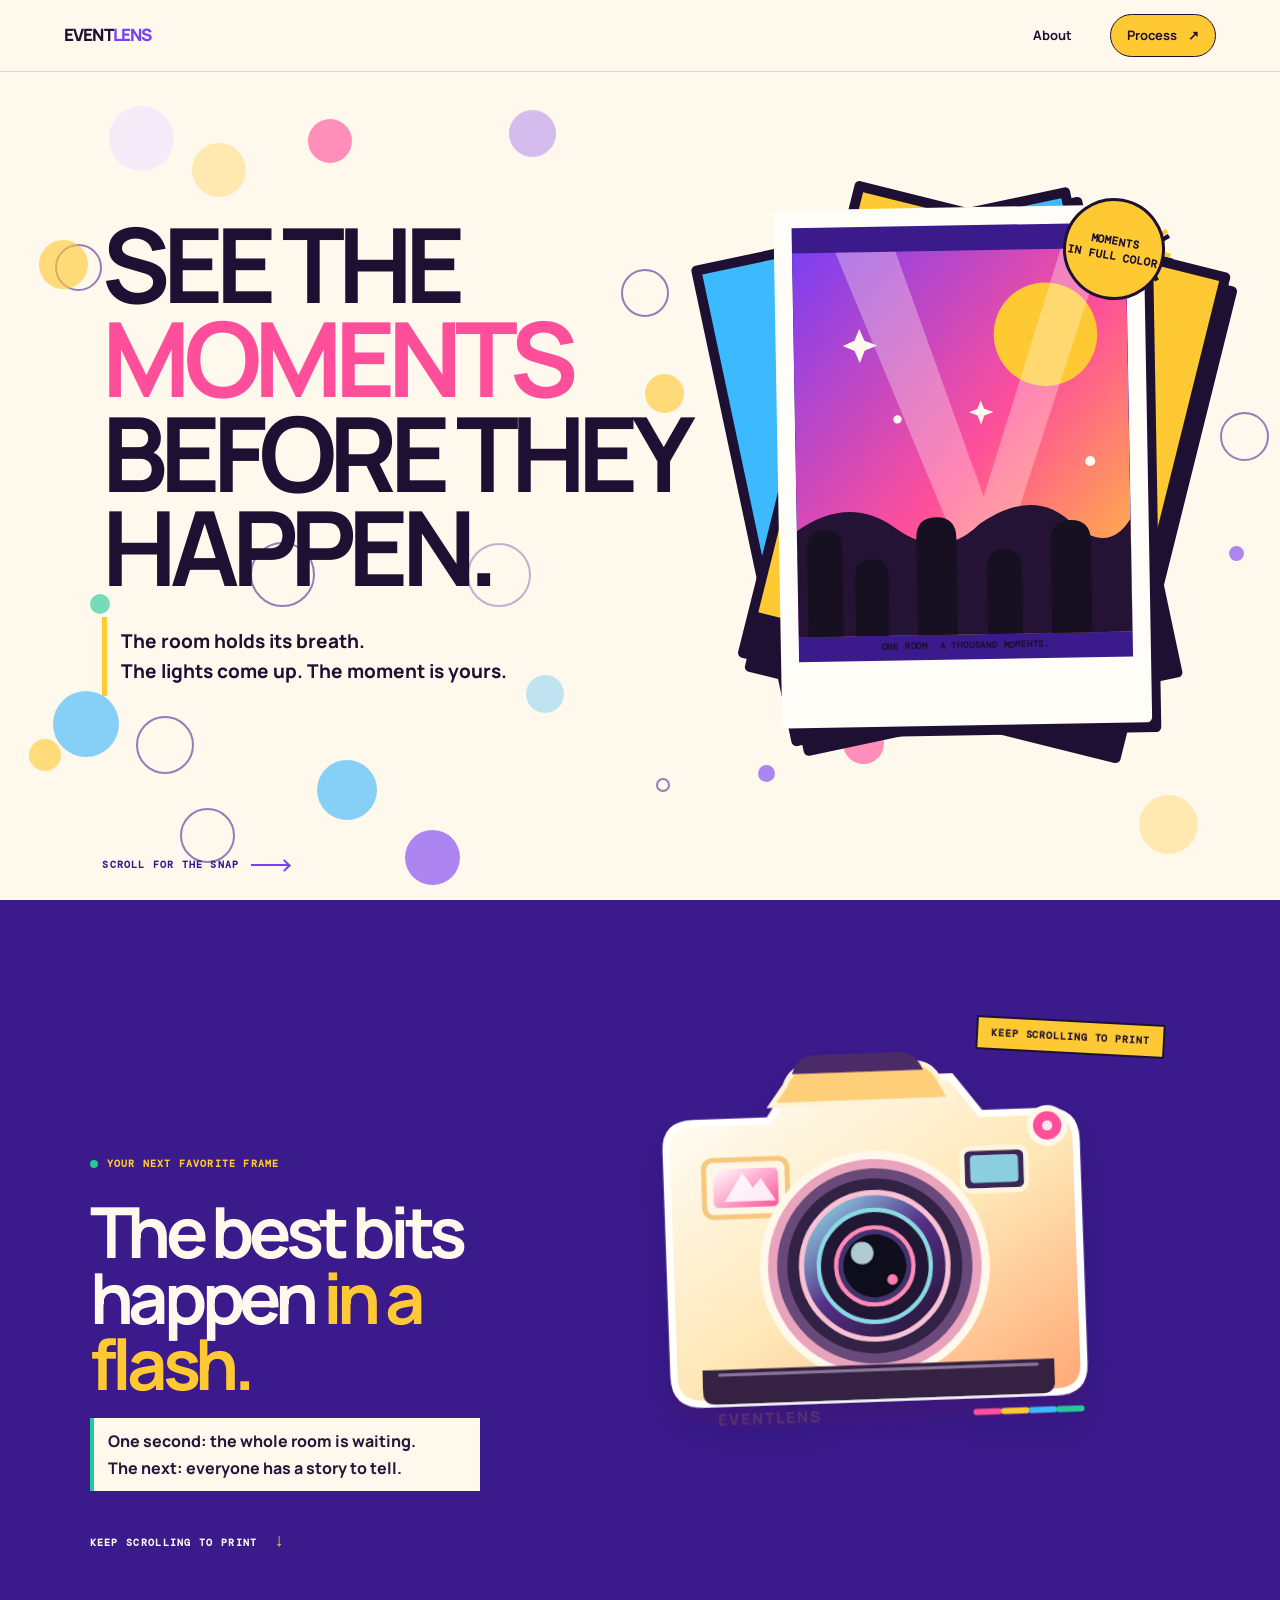
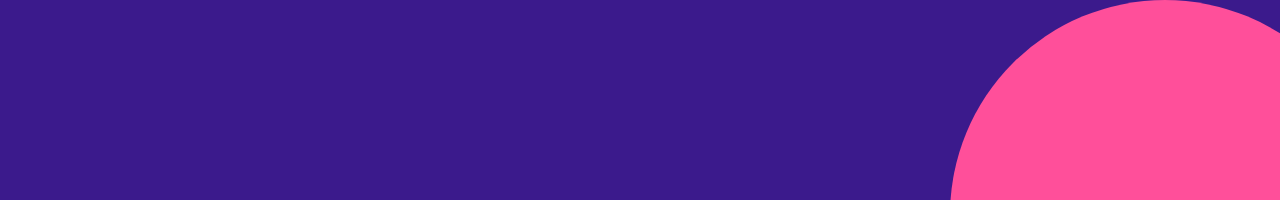
==== commit f23f2cd0: "Polish event planner and stage Polaroid reveal" ====
--- a/index.html
+++ b/index.html
@@ -23,7 +23,25 @@
 
     <main>
         <section class="hero landing-hero" aria-labelledby="landingTitle">
-            <span class="landing-color-wheel" aria-hidden="true"><i></i></span>
+            <div class="landing-photo-stack" aria-hidden="true">
+                <span class="photo-stack-card photo-stack-card--back"></span>
+                <span class="photo-stack-card photo-stack-card--middle"></span>
+                <span class="photo-stack-card photo-stack-card--front">
+                    <span class="photo-stack-art">
+                        <svg viewBox="0 0 400 460" role="presentation" xmlns="http://www.w3.org/2000/svg">
+                            <defs><linearGradient id="heroSceneGradient" x1="0" y1="0" x2="1" y2="1"><stop stop-color="#7b3ff2"/><stop offset=".53" stop-color="#ff4f9a"/><stop offset="1" stop-color="#ffc933"/></linearGradient></defs>
+                            <rect width="400" height="460" fill="url(#heroSceneGradient)"/>
+                            <circle cx="302" cy="102" r="62" fill="#ffc933"/>
+                            <path d="M52 0h72l126 370h-52zm270 0h52L246 370h-46z" fill="#fff8ec" opacity=".32"/>
+                            <path d="M0 333q63-43 118-2t101-3q65-43 109-1t72-2v135H0z" fill="#251335"/>
+                            <g fill="#171020"><path d="M12 460V354q0-22 21-22t21 22v106zm57 0V388q0-20 20-20t20 20v72zm74 0V344q0-25 24-25t24 25v116zm84 0V380q0-21 21-21t21 21v80zm77 0V350q0-25 24-25t24 25v110z"/></g>
+                            <g fill="#fff8ec"><path d="m79 92 6 14 15 6-15 6-6 15-6-15-14-6 14-6z"/><path d="m223 180 4 10 11 4-11 4-4 11-4-11-10-4 10-4z"/><circle cx="123" cy="201" r="5"/><circle cx="353" cy="255" r="6"/></g>
+                        </svg>
+                    </span>
+                    <span class="photo-stack-caption">ONE ROOM. A THOUSAND MOMENTS.</span>
+                </span>
+                <span class="photo-stack-flash">✳</span>
+            </div>
             <span class="landing-stamp" aria-hidden="true">MOMENTS<br>IN FULL COLOR</span>
             <h1 id="landingTitle" class="landing-title">
                 SEE THE<br>
@@ -41,7 +59,7 @@
                 <span class="polaroid-kicker"><i aria-hidden="true"></i> YOUR NEXT FAVORITE FRAME</span>
                 <h2 id="nextFrameTitle">The best bits<br>happen <span>in a flash.</span></h2>
                 <p>One second: the whole room is waiting.<br>The next: everyone has a story to tell.</p>
-                <span class="scroll-instruction">KEEP SCROLLING <b aria-hidden="true">↓</b></span>
+                <span class="scroll-instruction" id="scrollInstruction">KEEP SCROLLING <b aria-hidden="true">↓</b></span>
             </div>
 
             <div class="polaroid-stage landing-reveal" aria-label="A camera takes a picture as you scroll">
--- a/css/pages.css
+++ b/css/pages.css
@@ -54,10 +54,15 @@
 .landing-title { position: relative; z-index: 2; max-width: 940px; font-size: clamp(56px, 8vw, 108px); line-height: .88; letter-spacing: -.08em; font-weight: 900; }
 .landing-title .accent-pink { color: var(--pink); }
 .landing-subcopy { position: relative; z-index: 2; max-width: 460px; margin-top: 24px; padding: 10px 14px; border-left: 5px solid var(--yellow); background: var(--obsidian); color: var(--ink); font-size: clamp(15px, 1.7vw, 19px); font-weight: 750; line-height: 1.55; }
-.landing-color-wheel { position: absolute; z-index: 0; width: clamp(290px, 40vw, 570px); aspect-ratio: 1; right: clamp(-65px, 4vw, 74px); top: 50%; transform: translateY(-50%) rotate(-12deg); border-radius: 50%; background: conic-gradient(var(--pink) 0 24%, var(--yellow) 24% 46%, var(--mint) 46% 67%, var(--blue) 67% 83%, var(--purple) 83% 100%); border: 12px solid var(--ink); box-shadow: 14px 16px 0 var(--ink); }
-.landing-color-wheel::before { content: ""; position: absolute; inset: 15%; border: 8px solid var(--ink); border-radius: 50%; background: var(--obsidian); }
-.landing-color-wheel::after { content: ""; position: absolute; inset: 34%; border-radius: 50%; background: conic-gradient(var(--yellow) 0 25%, var(--pink) 25% 50%, var(--blue) 50% 75%, var(--mint) 75%); border: 8px solid var(--ink); }
-.landing-color-wheel i { position: absolute; z-index: 1; inset: 46%; border-radius: 50%; background: var(--ink); }
+.landing-photo-stack { position: absolute; z-index: 0; top: 50%; right: clamp(18px, 8vw, 125px); width: clamp(270px, 34vw, 430px); aspect-ratio: .78; transform: translateY(-48%) rotate(3deg); }
+.photo-stack-card { position: absolute; inset: 7% 5% 4%; border: 10px solid var(--ink); border-bottom-width: 48px; border-radius: 5px; background: var(--pink); box-shadow: 10px 12px 0 var(--ink); }
+.photo-stack-card--back { transform: rotate(-15deg) translate(-8%, -2%); background: var(--blue); }
+.photo-stack-card--middle { transform: rotate(11deg) translate(5%, -2%); background: var(--yellow); }
+.photo-stack-card--front { inset: 4% 7% 2%; display: flex; flex-direction: column; padding: 9px; border: 9px solid #fffdf7; border-bottom-width: 57px; background: #fffdf7; box-shadow: 9px 10px 0 var(--ink); transform: rotate(-4deg); }
+.photo-stack-art { flex: 1; min-height: 0; overflow: hidden; background: var(--plum); }
+.photo-stack-art svg { display: block; width: 100%; height: 100%; object-fit: cover; }
+.photo-stack-caption { position: absolute; left: 14px; right: 14px; bottom: 18px; color: var(--ink); text-align: center; font: 900 9px/1 "DM Mono", monospace; letter-spacing: .09em; }
+.photo-stack-flash { position: absolute; z-index: 2; top: -3%; right: 3%; color: var(--yellow); font-size: clamp(52px, 7vw, 92px); text-shadow: 3px 4px 0 var(--ink); transform: rotate(12deg); }
 .landing-stamp { position: absolute; z-index: 3; top: 22%; right: 9%; display: grid; place-items: center; width: 102px; aspect-ratio: 1; border: 3px solid var(--ink); border-radius: 50%; background: var(--yellow); color: var(--ink); text-align: center; font: 900 11px/1.35 "DM Mono", monospace; transform: rotate(10deg); }
 .landing-scroll-cue { position: absolute; z-index: 4; left: clamp(22px, 8vw, 120px); bottom: 30px; display: inline-flex; align-items: center; gap: 12px; color: var(--plum); font: 800 10px/1 "DM Mono", monospace; letter-spacing: .12em; }
 .landing-scroll-cue i { position: relative; display: block; width: 38px; height: 2px; background: var(--purple); }
@@ -76,16 +81,19 @@
 .polaroid-camera { position: absolute; z-index: 2; top: 34px; left: 50%; width: min(100%, 570px); height: auto; overflow: visible; transform: translateX(-50%) rotate(-2deg); transform-origin: center; transition: transform .35s ease; }
 .polaroid-experience.is-shot .polaroid-camera { animation: camera-click .38s ease-out; }
 .camera-flash-glass { transition: filter .18s ease; }
-.polaroid-experience.is-shot .camera-flash-glass { filter: brightness(2.2) drop-shadow(0 0 12px #fff); }
+.polaroid-experience.is-shot .camera-flash-glass { animation: flash-glass 1.3s ease-out; }
 .camera-shutter { transform-box: fill-box; transform-origin: center; }
 .polaroid-experience.is-shot .camera-shutter { animation: shutter-blink .3s ease-out; }
 .camera-flash-burst { position: absolute; z-index: 4; top: 26%; left: 40%; width: 230px; aspect-ratio: 1; border-radius: 50%; background: radial-gradient(circle, #fff 0 3%, #fff8c9 9%, rgba(255,201,51,.82) 20%, rgba(255,79,154,.3) 40%, transparent 70%); opacity: 0; pointer-events: none; }
-.polaroid-experience.is-shot .camera-flash-burst { animation: flash-pop .72s ease-out; }
+.polaroid-experience.is-shot .camera-flash-burst { animation: flash-pop 1.3s ease-out both; }
 .camera-action-label { position: absolute; z-index: 4; top: 10px; right: 4%; padding: 10px 13px; border: 2px solid var(--ink); background: var(--yellow); color: var(--ink); font: 900 10px/1 "DM Mono", monospace; letter-spacing: .09em; transform: rotate(3deg); }
 .camera-spark { position: absolute; z-index: 4; top: 16%; right: 13%; color: var(--yellow); font-size: 48px; opacity: 0; }
 .polaroid-experience.is-shot .camera-spark { animation: spark-pop .7s .04s ease-out both; }
 .instant-print { position: absolute; z-index: 3; top: 30%; left: 50%; width: clamp(235px, 27vw, 305px); margin: 0; padding: 12px 12px 16px; background: #fffdf7; color: #21132d; box-shadow: 0 18px 35px rgba(12, 5, 25, .35); opacity: 0; transform: translate(-50%, -20px) rotate(2deg) scale(.94); }
-.polaroid-experience.is-shot .instant-print { animation: print-eject 1.05s .18s cubic-bezier(.2,.8,.2,1) both; }
+.polaroid-experience.is-printing .instant-print { animation: print-eject 1.05s cubic-bezier(.2,.8,.2,1) both; }
+.instant-print.is-developing .print-art svg { filter: grayscale(1) blur(6px) brightness(1.2); animation: photo-develop 5.6s ease-out forwards; }
+.print-plan-button { visibility: hidden; }
+.instant-print.is-developed .print-plan-button { visibility: visible; }
 .print-art { width: 100%; aspect-ratio: 600/520; overflow: hidden; background: #452167; }
 .print-art svg { display: block; width: 100%; height: 100%; }
 .print-caption { display: grid; gap: 10px; padding: 13px 4px 0; text-align: center; }
@@ -93,16 +101,18 @@
 .print-plan-button { display: inline-flex; justify-content: center; align-items: center; gap: 12px; min-height: 42px; padding: 10px 14px; border: 2px solid #21132d; background: var(--pink); color: #21132d; font-size: 13px; font-weight: 900; }
 .print-plan-button:hover { background: var(--yellow); }
 @keyframes camera-click { 0%,100% { transform: translateX(-50%) rotate(-2deg); } 24% { transform: translateX(-50%) rotate(2deg) scale(.985); } 48% { transform: translateX(-50%) rotate(-3deg) scale(1.01); } }
+@keyframes flash-glass { 0%,100% { filter: brightness(1); } 12% { filter: brightness(2.5) drop-shadow(0 0 14px #fff); } 34% { filter: brightness(2.1) drop-shadow(0 0 12px #fff); } 100% { filter: brightness(1); } }
 @keyframes shutter-blink { 0%,100% { opacity: 1; } 35% { opacity: .08; } }
-@keyframes flash-pop { 0% { opacity: 0; transform: scale(.35); } 16% { opacity: 1; transform: scale(1.25); } 36% { opacity: .35; } 100% { opacity: 0; transform: scale(1.8); } }
+@keyframes flash-pop { 0% { opacity: 0; transform: scale(.35); } 10% { opacity: 1; transform: scale(1.25); } 34% { opacity: .92; } 54% { opacity: .44; } 100% { opacity: 0; transform: scale(1.8); } }
 @keyframes spark-pop { 0% { opacity: 0; transform: scale(.2) rotate(-35deg); } 35% { opacity: 1; transform: scale(1.2) rotate(10deg); } 100% { opacity: 0; transform: scale(.9) rotate(30deg); } }
 @keyframes print-eject { 0% { opacity: 0; transform: translate(-50%, -35px) rotate(0) scale(.88); } 65% { opacity: 1; transform: translate(-50%, 120px) rotate(5deg) scale(1); } 82% { transform: translate(-50%, 108px) rotate(1deg) scale(1); } 100% { opacity: 1; transform: translate(-50%, 115px) rotate(2deg) scale(1); } }
+@keyframes photo-develop { 0% { filter: grayscale(1) blur(7px) brightness(1.25); } 34% { filter: grayscale(.7) blur(4px) brightness(1.16); } 72% { filter: grayscale(.24) blur(1.5px) brightness(1.05); } 100% { filter: grayscale(0) blur(0) brightness(1); } }
 html.has-scroll-reveal .landing-reveal { opacity: 0; transform: translateY(24px); transition: opacity .75s ease, transform .85s cubic-bezier(.2, .8, .2, 1); }
 html.has-scroll-reveal .landing-reveal.is-visible { opacity: 1; transform: translateY(0); }
 @media (max-width: 900px) {
     .landing-hero { min-height: 94svh; padding: 104px 22px 92px; }
     .landing-title { max-width: 680px; font-size: clamp(52px, 11.5vw, 82px); }
-    .landing-color-wheel { width: clamp(260px, 64vw, 420px); right: -100px; top: 48%; opacity: .9; }
+    .landing-photo-stack { width: clamp(250px, 48vw, 350px); right: -35px; top: 53%; }
     .landing-stamp { top: 19%; right: 7%; width: 80px; font-size: 9px; }
     .polaroid-experience { min-height: auto; grid-template-columns: 1fr; gap: 10px; padding: 78px 22px 54px; }
     .polaroid-copy { max-width: 560px; }
@@ -116,7 +126,7 @@
 @media (max-width: 480px) {
     .landing-hero { min-height: 88svh; }
     .landing-title { font-size: clamp(45px, 12vw, 60px); }
-    .landing-color-wheel { width: 285px; right: -128px; top: 49%; border-width: 9px; box-shadow: 10px 11px 0 var(--ink); }
+    .landing-photo-stack { width: 245px; right: -92px; top: 54%; }
     .landing-stamp { top: 17%; right: 6%; width: 68px; border-width: 2px; font-size: 8px; }
     .landing-subcopy { max-width: 335px; font-size: 14px; }
     .polaroid-experience { padding: 70px 20px 35px; }
@@ -131,11 +141,14 @@
 }
 @media (prefers-reduced-motion: reduce) {
     .polaroid-experience.is-shot .polaroid-camera,
+    .polaroid-experience.is-shot .camera-flash-glass,
     .polaroid-experience.is-shot .camera-shutter,
+    .polaroid-experience.is-shot .camera-spark,
     .polaroid-experience.is-shot .camera-flash-burst,
-    .polaroid-experience.is-shot .camera-spark,
-    .polaroid-experience.is-shot .instant-print { animation-duration: .01ms; animation-delay: 0ms; }
-    .polaroid-experience.is-shot .instant-print { opacity: 1; transform: translate(-50%, 0) rotate(2deg) scale(1); }
+    .polaroid-experience.is-printing .instant-print,
+    .instant-print.is-developing .print-art svg { animation-duration: .01ms; animation-delay: 0ms; }
+    .polaroid-experience.is-printing .instant-print { opacity: 1; transform: translate(-50%, 0) rotate(2deg) scale(1); }
+    .instant-print.is-developing .print-art svg { filter: none; }
 }
 
 .nav-links { flex-wrap: wrap; }
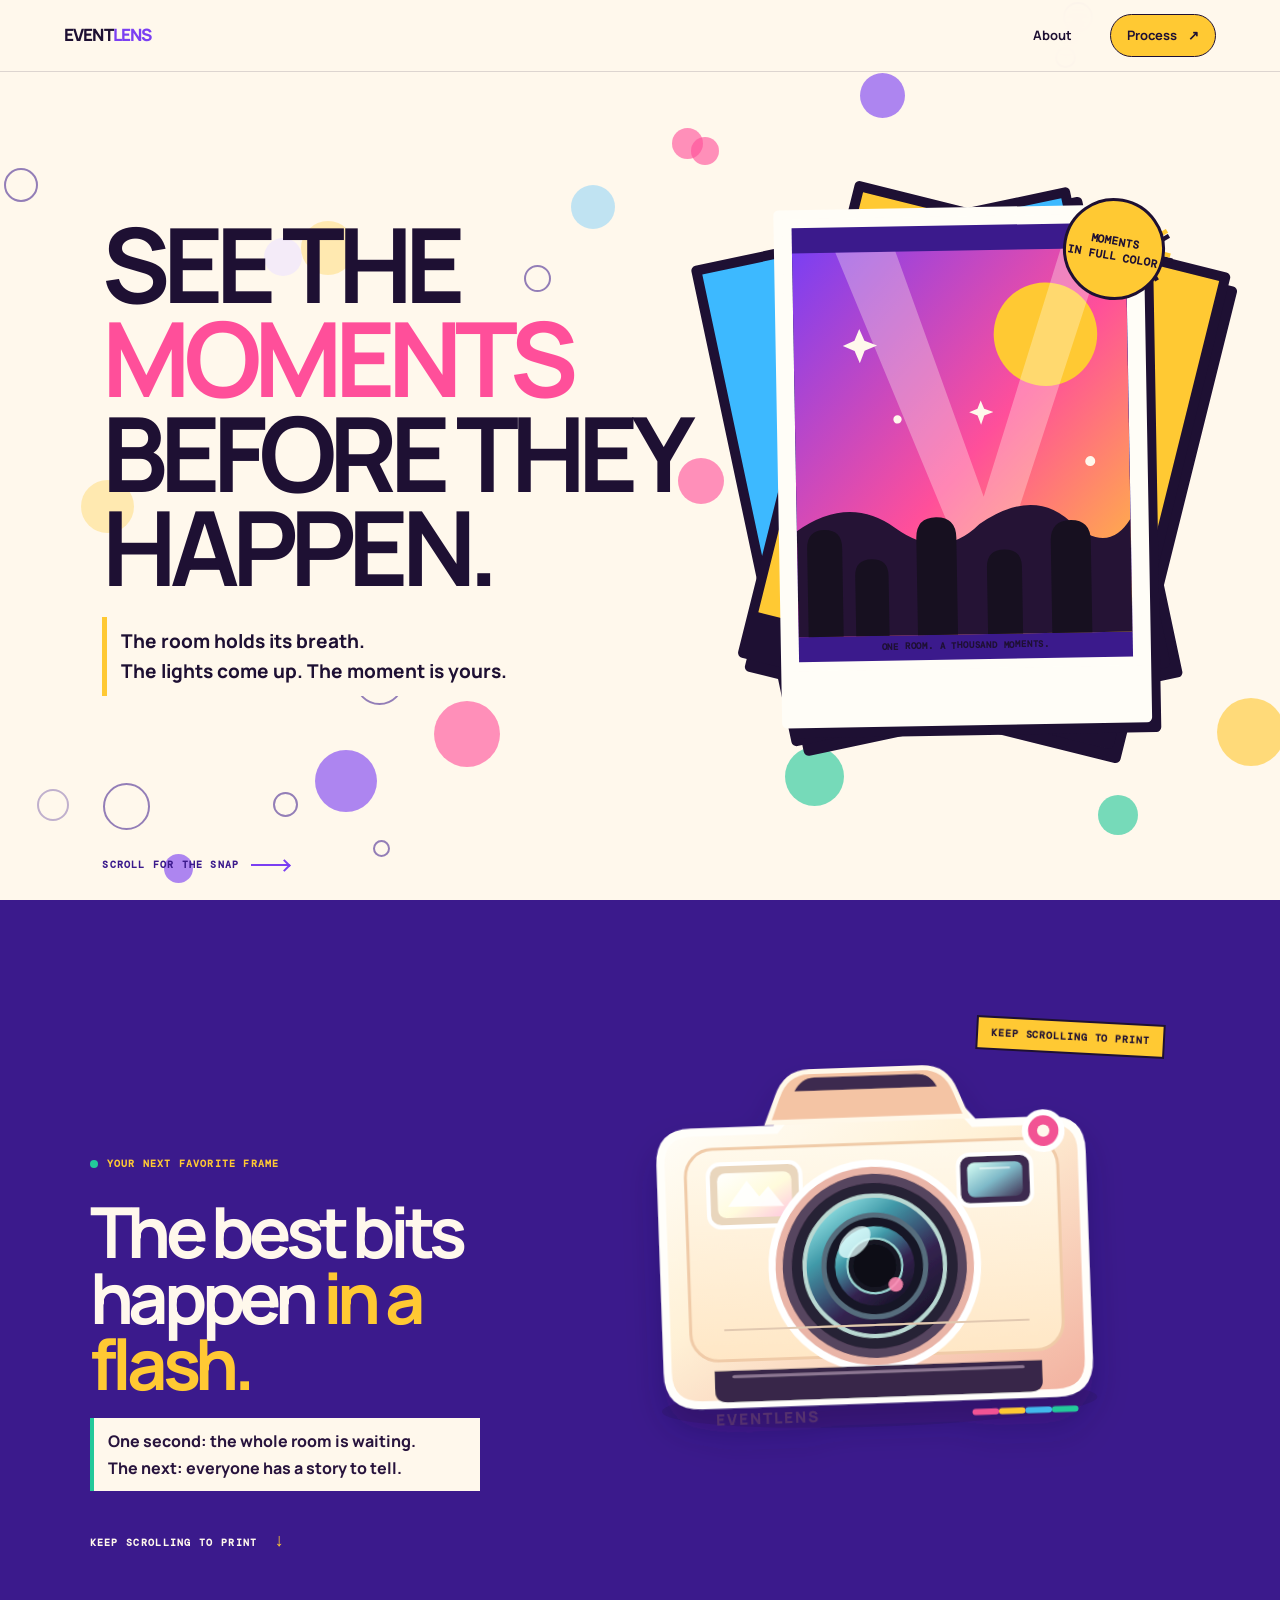
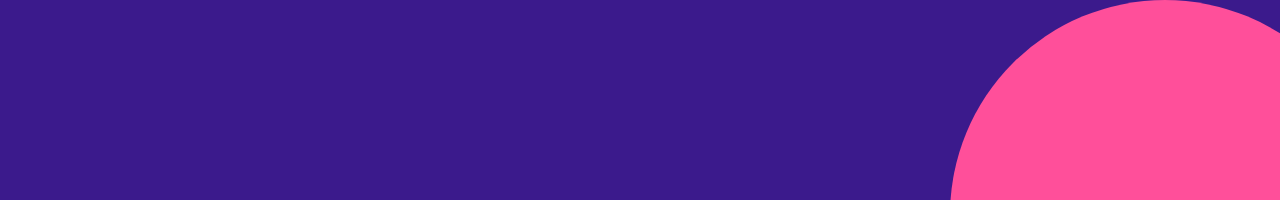
==== commit 32745a3b: "Polish instant camera landing animation" ====
--- a/index.html
+++ b/index.html
@@ -94,35 +94,42 @@
 
                 <svg class="polaroid-camera" viewBox="0 0 560 390" role="img" aria-label="EventLens instant camera">
                     <defs>
-                        <linearGradient id="cameraShell" x1=".1" y1="0" x2=".9" y2="1"><stop stop-color="#fffdf7"/><stop offset=".55" stop-color="#ffe7b6"/><stop offset="1" stop-color="#ffad7a"/></linearGradient>
-                        <linearGradient id="lensGlass" x1=".1" y1="0" x2=".9" y2="1"><stop stop-color="#94e5ef"/><stop offset=".48" stop-color="#553087"/><stop offset="1" stop-color="#20142f"/></linearGradient>
-                        <linearGradient id="flashGlass" x1="0" y1="0" x2="1" y2="1"><stop stop-color="#fff"/><stop offset="1" stop-color="#ff4f9a"/></linearGradient>
-                        <filter id="cameraShadow" x="-20%" y="-20%" width="140%" height="150%"><feDropShadow dx="0" dy="18" stdDeviation="14" flood-color="#23113a" flood-opacity=".2"/></filter>
+                        <linearGradient id="cameraShell" x1=".08" y1="0" x2=".9" y2="1"><stop stop-color="#fffefa"/><stop offset=".44" stop-color="#fff1d6"/><stop offset="1" stop-color="#f3b5a3"/></linearGradient>
+                        <linearGradient id="cameraFace" x1="0" y1="0" x2="0" y2="1"><stop stop-color="#fff9eb"/><stop offset="1" stop-color="#ffe7c6"/></linearGradient>
+                        <linearGradient id="lensGlass" x1=".15" y1="0" x2=".85" y2="1"><stop stop-color="#a6f3f2"/><stop offset=".28" stop-color="#419aa9"/><stop offset=".62" stop-color="#34224f"/><stop offset="1" stop-color="#141323"/></linearGradient>
+                        <linearGradient id="flashGlass" x1="0" y1="0" x2="1" y2="1"><stop stop-color="#fff"/><stop offset=".55" stop-color="#fffbdc"/><stop offset="1" stop-color="#ffc6df"/></linearGradient>
+                        <linearGradient id="viewfinderGlass" x1="0" y1="0" x2="1" y2="1"><stop stop-color="#d8fff5"/><stop offset=".5" stop-color="#7eb9c8"/><stop offset="1" stop-color="#403052"/></linearGradient>
+                        <filter id="cameraShadow" x="-20%" y="-20%" width="140%" height="160%"><feDropShadow dx="0" dy="20" stdDeviation="16" flood-color="#23113a" flood-opacity=".25"/></filter>
+                        <filter id="lensGlow" x="-40%" y="-40%" width="180%" height="180%"><feGaussianBlur stdDeviation="8"/></filter>
                     </defs>
-                    <ellipse cx="280" cy="352" rx="220" ry="23" fill="#4a237c" opacity=".16"/>
+                    <ellipse cx="280" cy="354" rx="214" ry="22" fill="#24143b" opacity=".17"/>
                     <g filter="url(#cameraShadow)">
-                        <path d="M79 98q0-26 27-26h75l25-37h155l28 37h64q29 0 29 29v220q0 27-28 27H108q-29 0-29-28z" fill="url(#cameraShell)" stroke="#fff" stroke-width="7"/>
-                        <path d="M198 38q7-18 25-18h101q18 0 26 18l10 19H184z" fill="#ffce78" stroke="#fff3d7" stroke-width="5"/>
-                        <path d="M205 27h129q-7-18-22-18h-84q-16 0-23 18" fill="#4c2c68"/>
-                        <rect x="115" y="109" width="82" height="56" rx="9" fill="#fff7e5" stroke="#f7c77d" stroke-width="5"/>
-                        <rect class="camera-flash-glass" x="124" y="118" width="64" height="38" rx="5" fill="url(#flashGlass)"/>
-                        <path d="M135 150l18-28 10 15 8-9 14 22z" fill="#fff" opacity=".85"/>
-                        <rect x="369" y="106" width="63" height="42" rx="8" fill="#3b2855" stroke="#fff4dc" stroke-width="5"/>
-                        <rect x="377" y="113" width="47" height="27" rx="4" fill="#8bcee1"/>
-                        <circle cx="280" cy="218" r="109" fill="#e9a3bd" stroke="#fff8eb" stroke-width="8"/>
-                        <circle cx="280" cy="218" r="91" fill="#332045" stroke="#684a7a" stroke-width="10"/>
-                        <circle cx="280" cy="218" r="72" fill="url(#lensGlass)" stroke="#f8c1d5" stroke-width="5"/>
-                        <circle cx="280" cy="218" r="55" fill="#241934" stroke="#8cd9e5" stroke-width="4"/>
-                        <circle cx="280" cy="218" r="38" fill="#43326d" stroke="#ff8cb7" stroke-width="4"/>
-                        <circle class="camera-shutter" cx="280" cy="218" r="31" fill="#10101d"/>
-                        <circle cx="268" cy="205" r="11" fill="#d7f9ff" opacity=".8"/>
-                        <circle cx="297" cy="232" r="5" fill="#ff7db0"/>
-                        <circle cx="454" cy="86" r="17" fill="#ff4f9a" stroke="#fff8eb" stroke-width="6"/>
-                        <circle cx="454" cy="86" r="5" fill="#fff" opacity=".85"/>
-                        <path d="M107 315h346v22q0 12-13 12H120q-13 0-13-12z" fill="#342243"/>
-                        <path d="M124 320h312" stroke="#8c769b" stroke-width="3" stroke-linecap="round"/>
-                        <g class="camera-brand-stripe"><path d="M375 365h22" stroke="#ff4f9a" stroke-width="6" stroke-linecap="round"/><path d="M402 365h22" stroke="#ffc933" stroke-width="6" stroke-linecap="round"/><path d="M429 365h22" stroke="#3db9ff" stroke-width="6" stroke-linecap="round"/><path d="M456 365h22" stroke="#22c99a" stroke-width="6" stroke-linecap="round"/></g>
-                        <text x="121" y="369" fill="#55316e" font-family="Manrope, sans-serif" font-weight="800" font-size="15" letter-spacing="2">EVENTLENS</text>
+                        <path d="M73 112q0-31 31-31h83l30-35h135l30 35h74q31 0 31 31v204q0 33-33 33H106q-33 0-33-33z" fill="url(#cameraShell)" stroke="#fffefa" stroke-width="8"/>
+                        <path d="M190 49q9-24 32-24h111q23 0 32 24l10 25H180z" fill="#f4c4a4" stroke="#fff8e9" stroke-width="5"/>
+                        <path d="M207 44q7-13 20-13h100q14 0 20 13z" fill="#3d2a50"/>
+                        <rect x="97" y="98" width="366" height="208" rx="27" fill="url(#cameraFace)" stroke="#f0cba8" stroke-width="3"/>
+                        <rect x="119" y="113" width="91" height="62" rx="12" fill="#e9d6bd" stroke="#fff" stroke-width="4"/>
+                        <rect class="camera-flash-glass" x="128" y="122" width="73" height="44" rx="8" fill="url(#flashGlass)"/>
+                        <path d="M138 155l19-25 12 16 9-10 15 20z" fill="#fff" opacity=".9"/>
+                        <rect x="365" y="112" width="72" height="50" rx="11" fill="#3d2a50" stroke="#fff" stroke-width="4"/>
+                        <rect x="374" y="120" width="54" height="34" rx="7" fill="url(#viewfinderGlass)"/>
+                        <path d="M386 126h30" stroke="#fff" stroke-width="2" opacity=".55"/>
+                        <circle cx="280" cy="218" r="101" fill="#e9b4a7" stroke="#fff" stroke-width="7"/>
+                        <circle cx="280" cy="218" r="86" fill="#262035" stroke="#57445e" stroke-width="9"/>
+                        <circle cx="280" cy="218" r="69" fill="url(#lensGlass)" stroke="#b9d8d2" stroke-width="4"/>
+                        <circle cx="280" cy="218" r="50" fill="#181827" stroke="#566d7d" stroke-width="5"/>
+                        <circle cx="280" cy="218" r="39" fill="url(#lensGlass)"/>
+                        <circle cx="280" cy="218" r="27" fill="#151623" stroke="#9cd8d5" stroke-width="2"/>
+                        <circle class="camera-shutter" cx="280" cy="218" r="21" fill="#090c18"/>
+                        <ellipse cx="261" cy="194" rx="19" ry="11" transform="rotate(-43 261 194)" fill="#e5ffff" opacity=".76"/>
+                        <circle cx="300" cy="237" r="7" fill="#ff8ab3" opacity=".9"/>
+                        <circle cx="450" cy="91" r="18" fill="#f25294" stroke="#fff" stroke-width="6"/>
+                        <circle cx="450" cy="91" r="6" fill="#fff9ec"/>
+                        <path d="M130 276h300" stroke="#e1c8b0" stroke-width="2"/>
+                        <path d="M119 316h322v20q0 11-12 11H131q-12 0-12-11z" fill="#382848"/>
+                        <path d="M138 322h284" stroke="#8d7793" stroke-width="3" stroke-linecap="round"/>
+                        <text x="119" y="369" fill="#55316e" font-family="Manrope, sans-serif" font-weight="800" font-size="15" letter-spacing="2">EVENTLENS</text>
+                        <g class="camera-brand-stripe"><path d="M374 365h20" stroke="#f25294" stroke-width="6" stroke-linecap="round"/><path d="M400 365h20" stroke="#ffc933" stroke-width="6" stroke-linecap="round"/><path d="M426 365h20" stroke="#42b9ec" stroke-width="6" stroke-linecap="round"/><path d="M452 365h20" stroke="#22c99a" stroke-width="6" stroke-linecap="round"/></g>
                     </g>
                 </svg>
                 <span class="camera-flash-burst" aria-hidden="true"></span>
--- a/css/pages.css
+++ b/css/pages.css
@@ -81,17 +81,19 @@
 .polaroid-camera { position: absolute; z-index: 2; top: 34px; left: 50%; width: min(100%, 570px); height: auto; overflow: visible; transform: translateX(-50%) rotate(-2deg); transform-origin: center; transition: transform .35s ease; }
 .polaroid-experience.is-shot .polaroid-camera { animation: camera-click .38s ease-out; }
 .camera-flash-glass { transition: filter .18s ease; }
-.polaroid-experience.is-shot .camera-flash-glass { animation: flash-glass 1.3s ease-out; }
+.polaroid-experience.is-shot .camera-flash-glass { animation: flash-glass 1.9s ease-out; }
 .camera-shutter { transform-box: fill-box; transform-origin: center; }
 .polaroid-experience.is-shot .camera-shutter { animation: shutter-blink .3s ease-out; }
-.camera-flash-burst { position: absolute; z-index: 4; top: 26%; left: 40%; width: 230px; aspect-ratio: 1; border-radius: 50%; background: radial-gradient(circle, #fff 0 3%, #fff8c9 9%, rgba(255,201,51,.82) 20%, rgba(255,79,154,.3) 40%, transparent 70%); opacity: 0; pointer-events: none; }
-.polaroid-experience.is-shot .camera-flash-burst { animation: flash-pop 1.3s ease-out both; }
+.camera-flash-burst { position: absolute; z-index: 4; top: 25%; left: 40%; width: clamp(270px, 34vw, 380px); aspect-ratio: 1; border-radius: 50%; background: radial-gradient(circle, #fff 0 7%, #fffde7 16%, rgba(255,245,173,.95) 29%, rgba(255,201,51,.62) 43%, rgba(255,79,154,.24) 59%, transparent 75%); filter: drop-shadow(0 0 32px rgba(255,255,255,.75)); opacity: 0; pointer-events: none; }
+.polaroid-experience.is-shot .camera-flash-burst { animation: flash-pop 1.9s ease-out both; }
 .camera-action-label { position: absolute; z-index: 4; top: 10px; right: 4%; padding: 10px 13px; border: 2px solid var(--ink); background: var(--yellow); color: var(--ink); font: 900 10px/1 "DM Mono", monospace; letter-spacing: .09em; transform: rotate(3deg); }
 .camera-spark { position: absolute; z-index: 4; top: 16%; right: 13%; color: var(--yellow); font-size: 48px; opacity: 0; }
 .polaroid-experience.is-shot .camera-spark { animation: spark-pop .7s .04s ease-out both; }
 .instant-print { position: absolute; z-index: 3; top: 30%; left: 50%; width: clamp(235px, 27vw, 305px); margin: 0; padding: 12px 12px 16px; background: #fffdf7; color: #21132d; box-shadow: 0 18px 35px rgba(12, 5, 25, .35); opacity: 0; transform: translate(-50%, -20px) rotate(2deg) scale(.94); }
 .polaroid-experience.is-printing .instant-print { animation: print-eject 1.05s cubic-bezier(.2,.8,.2,1) both; }
-.instant-print.is-developing .print-art svg { filter: grayscale(1) blur(6px) brightness(1.2); animation: photo-develop 5.6s ease-out forwards; }
+.polaroid-experience.is-printing .print-art svg { filter: grayscale(1) blur(7px) brightness(1.25); }
+.polaroid-experience.is-printing .instant-print.is-developing .print-art svg { animation: photo-develop 3.6s ease-out forwards; }
+.polaroid-experience.is-printing .instant-print.is-developed .print-art svg { filter: none; }
 .print-plan-button { visibility: hidden; }
 .instant-print.is-developed .print-plan-button { visibility: visible; }
 .print-art { width: 100%; aspect-ratio: 600/520; overflow: hidden; background: #452167; }
@@ -101,9 +103,9 @@
 .print-plan-button { display: inline-flex; justify-content: center; align-items: center; gap: 12px; min-height: 42px; padding: 10px 14px; border: 2px solid #21132d; background: var(--pink); color: #21132d; font-size: 13px; font-weight: 900; }
 .print-plan-button:hover { background: var(--yellow); }
 @keyframes camera-click { 0%,100% { transform: translateX(-50%) rotate(-2deg); } 24% { transform: translateX(-50%) rotate(2deg) scale(.985); } 48% { transform: translateX(-50%) rotate(-3deg) scale(1.01); } }
-@keyframes flash-glass { 0%,100% { filter: brightness(1); } 12% { filter: brightness(2.5) drop-shadow(0 0 14px #fff); } 34% { filter: brightness(2.1) drop-shadow(0 0 12px #fff); } 100% { filter: brightness(1); } }
+@keyframes flash-glass { 0%,100% { filter: brightness(1); } 10% { filter: brightness(4.2) drop-shadow(0 0 34px #fff); } 32% { filter: brightness(3.8) drop-shadow(0 0 28px #fff); } 58% { filter: brightness(2.6) drop-shadow(0 0 20px #fff); } 100% { filter: brightness(1); } }
 @keyframes shutter-blink { 0%,100% { opacity: 1; } 35% { opacity: .08; } }
-@keyframes flash-pop { 0% { opacity: 0; transform: scale(.35); } 10% { opacity: 1; transform: scale(1.25); } 34% { opacity: .92; } 54% { opacity: .44; } 100% { opacity: 0; transform: scale(1.8); } }
+@keyframes flash-pop { 0% { opacity: 0; transform: scale(.35); } 9% { opacity: 1; transform: scale(1.25); } 32% { opacity: 1; } 58% { opacity: .78; } 78% { opacity: .35; } 100% { opacity: 0; transform: scale(1.8); } }
 @keyframes spark-pop { 0% { opacity: 0; transform: scale(.2) rotate(-35deg); } 35% { opacity: 1; transform: scale(1.2) rotate(10deg); } 100% { opacity: 0; transform: scale(.9) rotate(30deg); } }
 @keyframes print-eject { 0% { opacity: 0; transform: translate(-50%, -35px) rotate(0) scale(.88); } 65% { opacity: 1; transform: translate(-50%, 120px) rotate(5deg) scale(1); } 82% { transform: translate(-50%, 108px) rotate(1deg) scale(1); } 100% { opacity: 1; transform: translate(-50%, 115px) rotate(2deg) scale(1); } }
 @keyframes photo-develop { 0% { filter: grayscale(1) blur(7px) brightness(1.25); } 34% { filter: grayscale(.7) blur(4px) brightness(1.16); } 72% { filter: grayscale(.24) blur(1.5px) brightness(1.05); } 100% { filter: grayscale(0) blur(0) brightness(1); } }
@@ -136,7 +138,7 @@
     .print-caption { gap: 7px; padding-top: 9px; }
     .print-plan-button { min-height: 37px; }
     .camera-action-label { top: 5px; right: 0; font-size: 8px; }
-    .camera-flash-burst { top: 24%; left: 32%; width: 170px; }
+    .camera-flash-burst { top: 24%; left: 32%; width: 230px; }
     @keyframes print-eject { 0% { opacity: 0; transform: translate(-50%, -20px) rotate(0) scale(.9); } 65% { opacity: 1; transform: translate(-50%, 58px) rotate(5deg) scale(1); } 82% { transform: translate(-50%, 52px) rotate(1deg) scale(1); } 100% { opacity: 1; transform: translate(-50%, 55px) rotate(2deg) scale(1); } }
 }
 @media (prefers-reduced-motion: reduce) {
@@ -146,9 +148,8 @@
     .polaroid-experience.is-shot .camera-spark,
     .polaroid-experience.is-shot .camera-flash-burst,
     .polaroid-experience.is-printing .instant-print,
-    .instant-print.is-developing .print-art svg { animation-duration: .01ms; animation-delay: 0ms; }
+    .polaroid-experience.is-printing .instant-print.is-developing .print-art svg { animation-duration: .01ms; animation-delay: 0ms; filter: none; }
     .polaroid-experience.is-printing .instant-print { opacity: 1; transform: translate(-50%, 0) rotate(2deg) scale(1); }
-    .instant-print.is-developing .print-art svg { filter: none; }
 }
 
 .nav-links { flex-wrap: wrap; }
@@ -288,6 +289,8 @@
 @media (max-width: 700px) {
     .landing-hero { min-height: 100svh; padding: 86px 20px 40px; }
     .landing-title { font-size: clamp(42px, 12.5vw, 68px); line-height: .98; }
+    .landing-photo-stack { width: 230px; top: 72%; right: -72px; transform: translateY(-26%) rotate(3deg); }
+    .landing-scroll-cue { padding: 7px 9px; background: var(--obsidian); }
     .info-page { padding: 94px 18px 46px; }
     .info-title { font-size: clamp(40px, 11vw, 58px); }
     .info-grid { grid-template-columns: 1fr; gap: 10px; margin-top: 28px; }
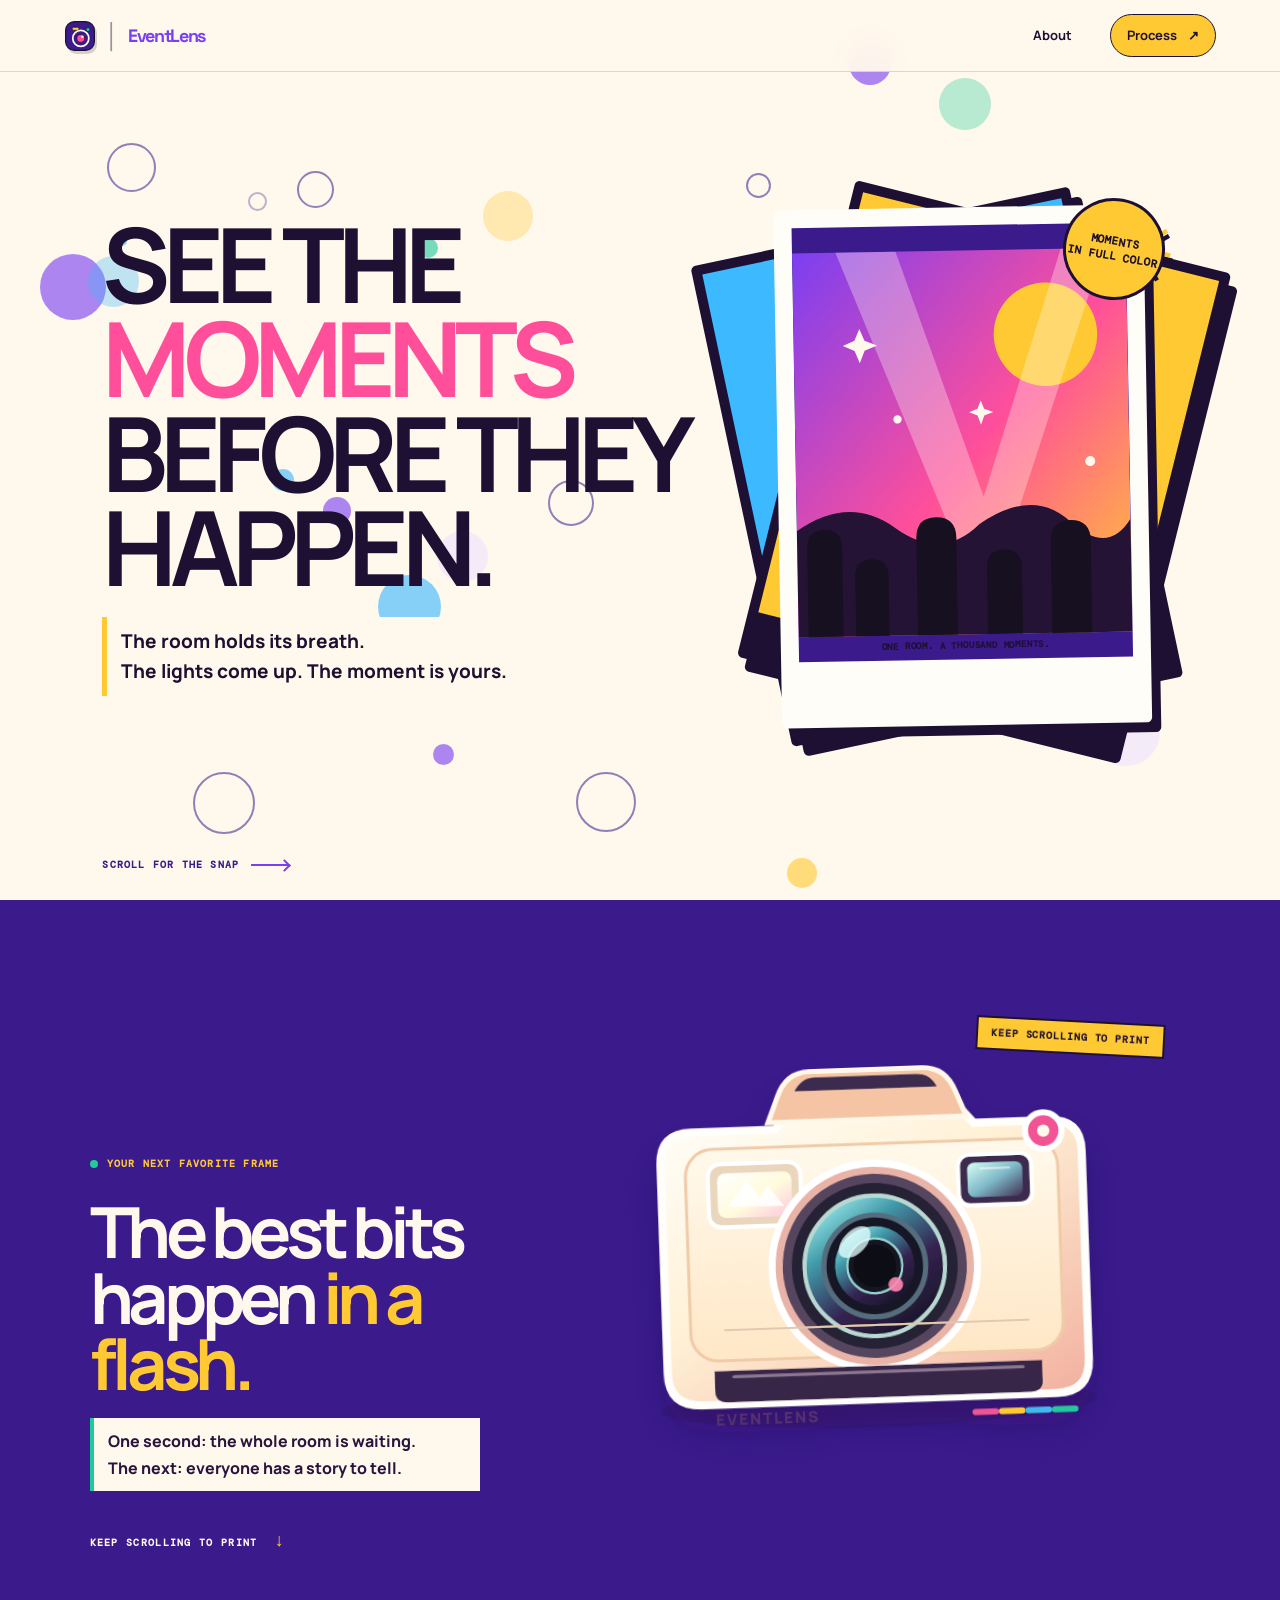
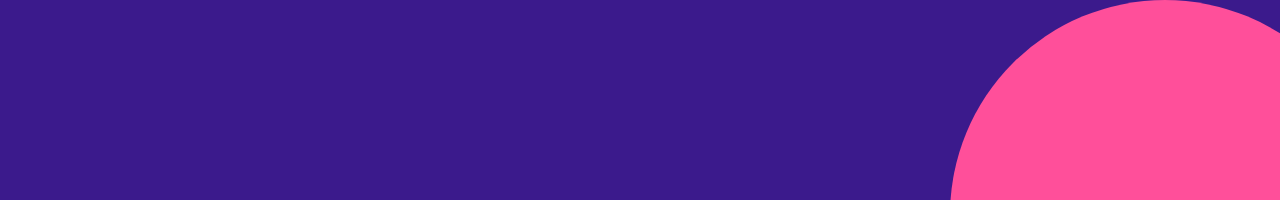
==== commit ebf9b5e6: "Personalize checklist and unify EventLens brand" ====
--- a/index.html
+++ b/index.html
@@ -14,7 +14,10 @@
     <div class="polka-field" aria-hidden="true"></div>
 
     <nav class="navbar">
-        <a href="index.html" class="logo" aria-label="EventLens home">EVENT<span>LENS</span></a>
+        <a href="/" class="logo" aria-label="EventLens home">
+            <svg class="logo-mark" viewBox="0 0 40 40" aria-hidden="true"><rect class="logo-mark-body" x="2" y="2" width="36" height="36" rx="11"/><rect class="logo-mark-top" x="10" y="9" width="9" height="4" rx="2"/><circle class="logo-mark-ring" cx="21" cy="23" r="10"/><circle class="logo-mark-lens" cx="21" cy="23" r="5"/><circle class="logo-mark-glint" cx="23" cy="21" r="1.5"/><circle class="logo-mark-flash" cx="30" cy="12" r="2.5"/></svg>
+            <span class="logo-divider" aria-hidden="true">│</span><span class="logo-name">Event<span>Lens</span></span>
+        </a>
         <div class="nav-links">
             <a href="about.html">About</a>
             <a href="process.html" class="nav-button">Process <span aria-hidden="true">↗</span></a>
--- a/css/style.css
+++ b/css/style.css
@@ -1,4 +1,4 @@
-@import url('https://fonts.googleapis.com/css2?family=DM+Mono:wght@300;400;500&family=Manrope:wght@300;400;500;600;700;800&display=swap');
+@import url('https://fonts.googleapis.com/css2?family=DM+Mono:wght@300;400;500&family=Manrope:wght@300;400;500;600;700;800&family=Space+Grotesk:wght@500;600;700&display=swap');
 
 :root {
     --obsidian: #08070a;
@@ -463,6 +463,22 @@
 footer { min-height: 68px; padding-inline: clamp(20px, 7vw, 100px); background: var(--ink); color: #e4d7ff; font-size: 10px; }
 a:focus-visible, button:focus-visible, input:focus-visible, select:focus-visible, textarea:focus-visible { outline: 3px solid var(--blue); outline-offset: 3px; }
 
+/* EventLens camera mark and wordmark. */
+.logo { display: inline-flex; align-items: center; gap: 9px; white-space: nowrap; }
+.logo-mark { width: 32px; height: 32px; flex: 0 0 auto; overflow: visible; filter: drop-shadow(2px 3px 0 rgba(30,16,51,.18)); transition: transform .28s cubic-bezier(.2,.8,.2,1), filter .28s ease; }
+.logo-mark-body { fill: var(--plum); stroke: var(--ink); stroke-width: 1.5; }
+.logo-mark-top { fill: var(--yellow); stroke: var(--ink); stroke-width: 1; }
+.logo-mark-ring { fill: none; stroke: #fff8ec; stroke-width: 2.2; }
+.logo-mark-lens { fill: var(--pink); stroke: var(--ink); stroke-width: 1; transform-box: fill-box; transform-origin: center; transition: transform .35s ease; }
+.logo-mark-glint { fill: #fff8ec; }
+.logo-mark-flash { fill: var(--mint); stroke: var(--ink); stroke-width: 1; }
+.logo > .logo-divider { color: var(--muted); font: 500 24px/1 "Space Grotesk", sans-serif; opacity: .65; }
+.logo-name { color: var(--ink); font: 700 18px/1 "Space Grotesk", "Manrope", sans-serif; letter-spacing: -.075em; }
+.logo-name > span { color: var(--purple); }
+.logo:hover .logo-mark, .logo:focus-visible .logo-mark { transform: rotate(-8deg) scale(1.08); filter: drop-shadow(3px 4px 0 rgba(30,16,51,.26)); }
+.logo:hover .logo-mark-lens, .logo:focus-visible .logo-mark-lens { transform: rotate(120deg) scale(1.12); }
+.logo:focus-visible { outline: 3px solid var(--purple); outline-offset: 5px; border-radius: 4px; }
+
 @media (max-width: 700px) {
     .navbar { height: 64px; padding-inline: 18px; }
     .nav-links { gap: 12px; font-size: 12px; }
--- a/css/pages.css
+++ b/css/pages.css
@@ -92,7 +92,7 @@
 .instant-print { position: absolute; z-index: 3; top: 30%; left: 50%; width: clamp(235px, 27vw, 305px); margin: 0; padding: 12px 12px 16px; background: #fffdf7; color: #21132d; box-shadow: 0 18px 35px rgba(12, 5, 25, .35); opacity: 0; transform: translate(-50%, -20px) rotate(2deg) scale(.94); }
 .polaroid-experience.is-printing .instant-print { animation: print-eject 1.05s cubic-bezier(.2,.8,.2,1) both; }
 .polaroid-experience.is-printing .print-art svg { filter: grayscale(1) blur(7px) brightness(1.25); }
-.polaroid-experience.is-printing .instant-print.is-developing .print-art svg { animation: photo-develop 3.6s ease-out forwards; }
+.polaroid-experience.is-printing .instant-print.is-developing .print-art svg { animation: photo-develop 3.6s linear forwards; }
 .polaroid-experience.is-printing .instant-print.is-developed .print-art svg { filter: none; }
 .print-plan-button { visibility: hidden; }
 .instant-print.is-developed .print-plan-button { visibility: visible; }
@@ -108,7 +108,7 @@
 @keyframes flash-pop { 0% { opacity: 0; transform: scale(.35); } 9% { opacity: 1; transform: scale(1.25); } 32% { opacity: 1; } 58% { opacity: .78; } 78% { opacity: .35; } 100% { opacity: 0; transform: scale(1.8); } }
 @keyframes spark-pop { 0% { opacity: 0; transform: scale(.2) rotate(-35deg); } 35% { opacity: 1; transform: scale(1.2) rotate(10deg); } 100% { opacity: 0; transform: scale(.9) rotate(30deg); } }
 @keyframes print-eject { 0% { opacity: 0; transform: translate(-50%, -35px) rotate(0) scale(.88); } 65% { opacity: 1; transform: translate(-50%, 120px) rotate(5deg) scale(1); } 82% { transform: translate(-50%, 108px) rotate(1deg) scale(1); } 100% { opacity: 1; transform: translate(-50%, 115px) rotate(2deg) scale(1); } }
-@keyframes photo-develop { 0% { filter: grayscale(1) blur(7px) brightness(1.25); } 34% { filter: grayscale(.7) blur(4px) brightness(1.16); } 72% { filter: grayscale(.24) blur(1.5px) brightness(1.05); } 100% { filter: grayscale(0) blur(0) brightness(1); } }
+@keyframes photo-develop { 0% { filter: grayscale(1) blur(9px) brightness(1.25); } 18% { filter: grayscale(.96) blur(7px) brightness(1.2); } 42% { filter: grayscale(.78) blur(5.5px) brightness(1.12); } 68% { filter: grayscale(.42) blur(2.8px) brightness(1.04); } 88% { filter: grayscale(.12) blur(.8px) brightness(1.01); } 100% { filter: grayscale(0) blur(0) brightness(1); } }
 html.has-scroll-reveal .landing-reveal { opacity: 0; transform: translateY(24px); transition: opacity .75s ease, transform .85s cubic-bezier(.2, .8, .2, 1); }
 html.has-scroll-reveal .landing-reveal.is-visible { opacity: 1; transform: translateY(0); }
 @media (max-width: 900px) {
@@ -322,3 +322,44 @@
 @media (max-width: 600px) {
     .checklist-standalone { padding: 14px; }
 }
+
+/* Shared About and Process styling for the EventLens pop-culture palette. */
+.editorial-page .info-page > .eyebrow { display: inline-flex; padding: 8px 10px; border: 1px solid var(--ink); background: var(--yellow); color: var(--ink); font: 900 9px/1 "DM Mono", monospace; letter-spacing: .12em; }
+.editorial-page .info-title { max-width: 920px; margin-top: 14px; color: var(--ink); font-size: clamp(42px, 6.8vw, 82px); }
+.editorial-page .info-lede { max-width: 650px; border: 1px solid var(--ink); border-left: 6px solid var(--mint); border-radius: 0 13px 13px 0; background: #fffdf7; box-shadow: 4px 4px 0 rgba(30,16,51,.1); color: var(--ink); }
+.editorial-page .info-grid { margin-top: 38px; }
+.editorial-page .info-card { min-height: 240px; border: 1px solid var(--ink); background: #fffdf7; box-shadow: 5px 6px 0 var(--ink); transition: transform .25s ease, box-shadow .25s ease; }
+.editorial-page .info-card:nth-child(2) { background: #f8e5f0; }
+.editorial-page .info-card:nth-child(3) { background: #e8f6ff; }
+.editorial-page .info-card:hover { transform: translateY(-4px) rotate(-.5deg); box-shadow: 8px 10px 0 var(--ink); }
+.editorial-page .card-index { position: relative; z-index: 1; color: var(--plum); font-size: 9px; font-weight: 900; }
+.editorial-page .info-card h2 { position: relative; z-index: 1; }
+.editorial-page .info-card p { position: relative; z-index: 1; border-color: rgba(30,16,51,.16); background: rgba(255,253,247,.96); }
+.editorial-page .workflow-list { display: grid; gap: 12px; margin-top: 36px; border: 0; }
+.editorial-page .workflow-step { min-height: 116px; grid-template-columns: 48px minmax(0, 1fr) auto; gap: 16px; padding: 18px 20px; border: 1px solid var(--ink); border-radius: 13px; box-shadow: 4px 5px 0 var(--ink); transition: transform .22s ease, box-shadow .22s ease; }
+.editorial-page .workflow-step:hover { transform: translateY(-3px); box-shadow: 7px 8px 0 var(--ink); }
+.editorial-page .workflow-step:nth-child(odd) { background: #fffdf7; }
+.editorial-page .workflow-step:nth-child(even) { background: #f7efff; }
+.editorial-page .workflow-step:nth-child(1) { border-left: 7px solid var(--yellow); }
+.editorial-page .workflow-step:nth-child(2) { border-left: 7px solid var(--pink); }
+.editorial-page .workflow-step:nth-child(3) { border-left: 7px solid var(--blue); }
+.editorial-page .workflow-step:nth-child(4) { border-left: 7px solid var(--mint); }
+.editorial-page .workflow-number { display: grid; width: 38px; height: 38px; place-items: center; border: 1px solid var(--ink); border-radius: 50%; background: var(--yellow); color: var(--ink); font: 900 11px/1 "DM Mono", monospace; }
+.editorial-page .workflow-step:nth-child(2) .workflow-number { background: #ffc3dc; }
+.editorial-page .workflow-step:nth-child(3) .workflow-number { background: #bfeaff; }
+.editorial-page .workflow-step:nth-child(4) .workflow-number { background: #a9ead5; }
+.editorial-page .workflow-step h2 { color: var(--ink); }
+.editorial-page .workflow-step p { max-width: 650px; border-color: rgba(30,16,51,.15); background: rgba(255,253,247,.96); }
+.editorial-page .workflow-tag { padding: 8px 10px; border: 1px solid var(--ink); border-radius: 999px; background: var(--yellow); color: var(--ink); font-size: 8px; font-weight: 900; white-space: nowrap; }
+.editorial-page .workflow-step:nth-child(2) .workflow-tag { background: #ffc3dc; }
+.editorial-page .workflow-step:nth-child(3) .workflow-tag { background: #bfeaff; }
+.editorial-page .workflow-step:nth-child(4) .workflow-tag { background: #a9ead5; }
+.editorial-page .info-note { border: 1px solid var(--line); background: #fffdf7; color: var(--plum); }
+@media (max-width: 700px) {
+    .editorial-page .info-grid { margin-top: 25px; }
+    .editorial-page .info-card { min-height: 0; }
+    .editorial-page .workflow-list { margin-top: 24px; }
+    .editorial-page .workflow-step { grid-template-columns: 38px minmax(0,1fr); gap: 11px; padding: 15px 12px; }
+    .editorial-page .workflow-number { width: 32px; height: 32px; }
+    .editorial-page .workflow-tag { grid-column: 2; justify-self: start; }
+}
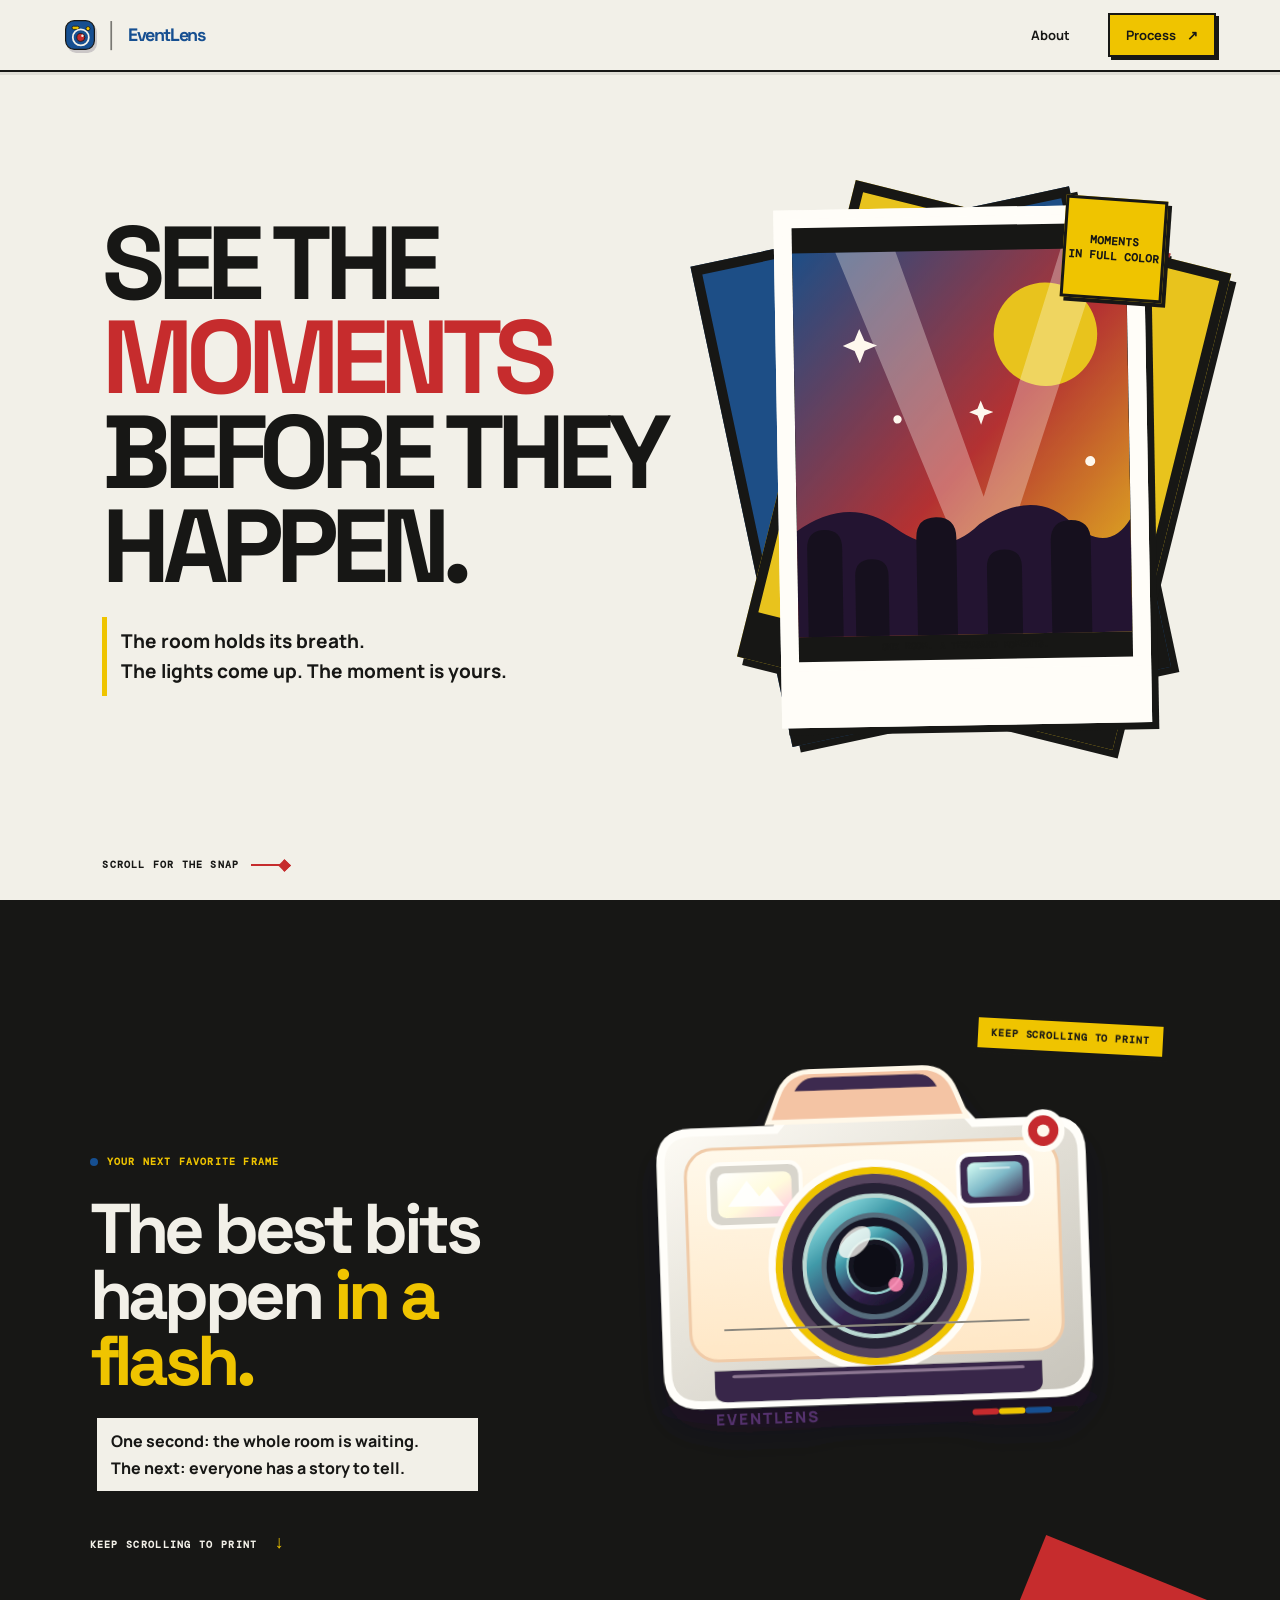
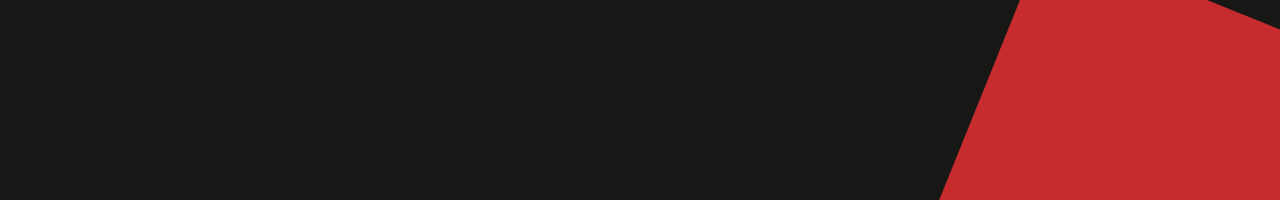
==== commit 44fddf7a: "Apply Bauhaus visual theme across EventLens" ====
--- a/index.html
+++ b/index.html
@@ -8,6 +8,7 @@
     <title>EventLens — See the moments before they happen</title>
     <link rel="stylesheet" href="css/style.css">
     <link rel="stylesheet" href="css/pages.css">
+    <link rel="stylesheet" href="css/bauhaus.css">
 </head>
 
 <body class="landing-page">
@@ -32,9 +33,9 @@
                 <span class="photo-stack-card photo-stack-card--front">
                     <span class="photo-stack-art">
                         <svg viewBox="0 0 400 460" role="presentation" xmlns="http://www.w3.org/2000/svg">
-                            <defs><linearGradient id="heroSceneGradient" x1="0" y1="0" x2="1" y2="1"><stop stop-color="#7b3ff2"/><stop offset=".53" stop-color="#ff4f9a"/><stop offset="1" stop-color="#ffc933"/></linearGradient></defs>
+                            <defs><linearGradient id="heroSceneGradient" x1="0" y1="0" x2="1" y2="1"><stop stop-color="#164f91"/><stop offset=".53" stop-color="#c62c2d"/><stop offset="1" stop-color="#efc400"/></linearGradient></defs>
                             <rect width="400" height="460" fill="url(#heroSceneGradient)"/>
-                            <circle cx="302" cy="102" r="62" fill="#ffc933"/>
+                            <circle cx="302" cy="102" r="62" fill="#efc400"/>
                             <path d="M52 0h72l126 370h-52zm270 0h52L246 370h-46z" fill="#fff8ec" opacity=".32"/>
                             <path d="M0 333q63-43 118-2t101-3q65-43 109-1t72-2v135H0z" fill="#251335"/>
                             <g fill="#171020"><path d="M12 460V354q0-22 21-22t21 22v106zm57 0V388q0-20 20-20t20 20v72zm74 0V344q0-25 24-25t24 25v116zm84 0V380q0-21 21-21t21 21v80zm77 0V350q0-25 24-25t24 25v110z"/></g>
@@ -71,11 +72,11 @@
                     <div class="print-art" aria-hidden="true">
                         <svg viewBox="0 0 600 520" role="presentation" xmlns="http://www.w3.org/2000/svg">
                             <defs>
-                                <linearGradient id="partySky" x1="0" y1="0" x2="1" y2="1"><stop stop-color="#42216d"/><stop offset=".48" stop-color="#ff4f9a"/><stop offset="1" stop-color="#ffc933"/></linearGradient>
+                                <linearGradient id="partySky" x1="0" y1="0" x2="1" y2="1"><stop stop-color="#171715"/><stop offset=".48" stop-color="#c62c2d"/><stop offset="1" stop-color="#efc400"/></linearGradient>
                                 <linearGradient id="stageGlow" x1="0" y1="0" x2="0" y2="1"><stop stop-color="#fff4c7"/><stop offset="1" stop-color="#ffb34c" stop-opacity="0"/></linearGradient>
                             </defs>
                             <rect width="600" height="520" fill="url(#partySky)"/>
-                            <circle cx="468" cy="90" r="92" fill="#ffc933" opacity=".9"/>
+                            <circle cx="468" cy="90" r="92" fill="#efc400" opacity=".9"/>
                             <path d="M88 0 210 0 310 390 230 390Z" fill="url(#stageGlow)" opacity=".75"/>
                             <path d="M514 0H405L326 390h72z" fill="#50d6c3" opacity=".52"/>
                             <path d="M0 356c92-50 158-45 236 7s154 47 220-8 99-60 144-34v199H0z" fill="#281538" opacity=".7"/>
@@ -97,7 +98,7 @@
 
                 <svg class="polaroid-camera" viewBox="0 0 560 390" role="img" aria-label="EventLens instant camera">
                     <defs>
-                        <linearGradient id="cameraShell" x1=".08" y1="0" x2=".9" y2="1"><stop stop-color="#fffefa"/><stop offset=".44" stop-color="#fff1d6"/><stop offset="1" stop-color="#f3b5a3"/></linearGradient>
+                        <linearGradient id="cameraShell" x1=".08" y1="0" x2=".9" y2="1"><stop stop-color="#fffdf7"/><stop offset=".44" stop-color="#e6e3da"/><stop offset="1" stop-color="#c9c6bd"/></linearGradient>
                         <linearGradient id="cameraFace" x1="0" y1="0" x2="0" y2="1"><stop stop-color="#fff9eb"/><stop offset="1" stop-color="#ffe7c6"/></linearGradient>
                         <linearGradient id="lensGlass" x1=".15" y1="0" x2=".85" y2="1"><stop stop-color="#a6f3f2"/><stop offset=".28" stop-color="#419aa9"/><stop offset=".62" stop-color="#34224f"/><stop offset="1" stop-color="#141323"/></linearGradient>
                         <linearGradient id="flashGlass" x1="0" y1="0" x2="1" y2="1"><stop stop-color="#fff"/><stop offset=".55" stop-color="#fffbdc"/><stop offset="1" stop-color="#ffc6df"/></linearGradient>
@@ -111,28 +112,28 @@
                         <path d="M190 49q9-24 32-24h111q23 0 32 24l10 25H180z" fill="#f4c4a4" stroke="#fff8e9" stroke-width="5"/>
                         <path d="M207 44q7-13 20-13h100q14 0 20 13z" fill="#3d2a50"/>
                         <rect x="97" y="98" width="366" height="208" rx="27" fill="url(#cameraFace)" stroke="#f0cba8" stroke-width="3"/>
-                        <rect x="119" y="113" width="91" height="62" rx="12" fill="#e9d6bd" stroke="#fff" stroke-width="4"/>
+                        <rect x="119" y="113" width="91" height="62" rx="12" fill="#d8d5cc" stroke="#fffdf7" stroke-width="4"/>
                         <rect class="camera-flash-glass" x="128" y="122" width="73" height="44" rx="8" fill="url(#flashGlass)"/>
                         <path d="M138 155l19-25 12 16 9-10 15 20z" fill="#fff" opacity=".9"/>
                         <rect x="365" y="112" width="72" height="50" rx="11" fill="#3d2a50" stroke="#fff" stroke-width="4"/>
                         <rect x="374" y="120" width="54" height="34" rx="7" fill="url(#viewfinderGlass)"/>
                         <path d="M386 126h30" stroke="#fff" stroke-width="2" opacity=".55"/>
-                        <circle cx="280" cy="218" r="101" fill="#e9b4a7" stroke="#fff" stroke-width="7"/>
+                        <circle cx="280" cy="218" r="101" fill="#efc400" stroke="#fffdf7" stroke-width="7"/>
                         <circle cx="280" cy="218" r="86" fill="#262035" stroke="#57445e" stroke-width="9"/>
                         <circle cx="280" cy="218" r="69" fill="url(#lensGlass)" stroke="#b9d8d2" stroke-width="4"/>
                         <circle cx="280" cy="218" r="50" fill="#181827" stroke="#566d7d" stroke-width="5"/>
                         <circle cx="280" cy="218" r="39" fill="url(#lensGlass)"/>
                         <circle cx="280" cy="218" r="27" fill="#151623" stroke="#9cd8d5" stroke-width="2"/>
                         <circle class="camera-shutter" cx="280" cy="218" r="21" fill="#090c18"/>
-                        <ellipse cx="261" cy="194" rx="19" ry="11" transform="rotate(-43 261 194)" fill="#e5ffff" opacity=".76"/>
+                        <ellipse cx="261" cy="194" rx="19" ry="11" transform="rotate(-43 261 194)" fill="#fffdf7" opacity=".76"/>
                         <circle cx="300" cy="237" r="7" fill="#ff8ab3" opacity=".9"/>
-                        <circle cx="450" cy="91" r="18" fill="#f25294" stroke="#fff" stroke-width="6"/>
+                        <circle cx="450" cy="91" r="18" fill="#c62c2d" stroke="#fffdf7" stroke-width="6"/>
                         <circle cx="450" cy="91" r="6" fill="#fff9ec"/>
-                        <path d="M130 276h300" stroke="#e1c8b0" stroke-width="2"/>
+                        <path d="M130 276h300" stroke="#8a877f" stroke-width="2"/>
                         <path d="M119 316h322v20q0 11-12 11H131q-12 0-12-11z" fill="#382848"/>
                         <path d="M138 322h284" stroke="#8d7793" stroke-width="3" stroke-linecap="round"/>
                         <text x="119" y="369" fill="#55316e" font-family="Manrope, sans-serif" font-weight="800" font-size="15" letter-spacing="2">EVENTLENS</text>
-                        <g class="camera-brand-stripe"><path d="M374 365h20" stroke="#f25294" stroke-width="6" stroke-linecap="round"/><path d="M400 365h20" stroke="#ffc933" stroke-width="6" stroke-linecap="round"/><path d="M426 365h20" stroke="#42b9ec" stroke-width="6" stroke-linecap="round"/><path d="M452 365h20" stroke="#22c99a" stroke-width="6" stroke-linecap="round"/></g>
+                        <g class="camera-brand-stripe"><path d="M374 365h20" stroke="#c62c2d" stroke-width="6" stroke-linecap="round"/><path d="M400 365h20" stroke="#efc400" stroke-width="6" stroke-linecap="round"/><path d="M426 365h20" stroke="#164f91" stroke-width="6" stroke-linecap="round"/><path d="M452 365h20" stroke="#171715" stroke-width="6" stroke-linecap="round"/></g>
                     </g>
                 </svg>
                 <span class="camera-flash-burst" aria-hidden="true"></span>
--- a/css/style.css
+++ b/css/style.css
@@ -479,6 +479,13 @@
 .logo:hover .logo-mark-lens, .logo:focus-visible .logo-mark-lens { transform: rotate(120deg) scale(1.12); }
 .logo:focus-visible { outline: 3px solid var(--purple); outline-offset: 5px; border-radius: 4px; }
 
+@media (max-width: 390px) {
+    .logo { gap: 6px; }
+    .logo-mark { width: 27px; height: 27px; }
+    .logo-name { font-size: 15px; }
+    .logo > .logo-divider { font-size: 20px; }
+}
+
 @media (max-width: 700px) {
     .navbar { height: 64px; padding-inline: 18px; }
     .nav-links { gap: 12px; font-size: 12px; }
--- a/css/pages.css
+++ b/css/pages.css
@@ -304,6 +304,11 @@
     .nav-links .nav-button, .nav-links .nav-cta { padding: 7px 9px; }
 }
 @media (max-width: 390px) {
+    .editorial-page .nav-links { gap: 6px; }
+    .editorial-page .nav-links a[aria-current="page"]:not(.nav-cta) { display: none; }
+    .editorial-page .nav-links .nav-button, .editorial-page .nav-links .nav-cta { padding: 6px 8px; font-size: 9px; }
+}
+@media (max-width: 390px) {
     .navbar { padding-inline: 12px; }
     .logo { font-size: 14px; }
     .nav-links { gap: 5px; font-size: 10px; }
--- a/css/bauhaus.css
+++ b/css/bauhaus.css
@@ -0,0 +1,343 @@
+/* Shared Bauhaus visual system. This stylesheet only changes presentation. */
+:root {
+    --obsidian: #f2f0e8;
+    --surface: #fffdf7;
+    --surface-2: #e6e3da;
+    --crimson: #c62c2d;
+    --crimson-bright: #c62c2d;
+    --violet: #164f91;
+    --white: #f2f0e8;
+    --muted: #55544f;
+    --line: rgba(23, 23, 21, .22);
+    --ink: #171715;
+    --plum: #171715;
+    --purple: #164f91;
+    --pink: #c62c2d;
+    --yellow: #efc400;
+    --mint: #164f91;
+    --blue: #164f91;
+    --bauhaus-red: #c62c2d;
+    --bauhaus-blue: #164f91;
+    --bauhaus-yellow: #efc400;
+    --bauhaus-paper: #f2f0e8;
+    --bauhaus-black: #171715;
+}
+
+html { scroll-padding-top: 76px; }
+body { background: var(--bauhaus-paper); color: var(--bauhaus-black); font-family: "Manrope", sans-serif; }
+::selection { color: var(--bauhaus-paper); background: var(--bauhaus-blue); }
+body > .polka-field { opacity: .52; }
+.polka-dot { opacity: .17; animation-duration: calc(var(--dot-duration) * 1.25), 10s; }
+.polka-dot:nth-child(3n) { border: 2px solid var(--bauhaus-blue); background: transparent; opacity: .2; }
+.polka-dot:nth-child(4n) { border-radius: 0; background: var(--bauhaus-yellow); opacity: .16; rotate: 45deg; }
+.polka-dot:nth-child(5n) { border-radius: 0; background: var(--bauhaus-red); opacity: .15; }
+.polka-dot:nth-child(7n) { border: 2px solid var(--bauhaus-black); background: transparent; opacity: .18; }
+
+.navbar {
+    background: var(--bauhaus-paper);
+    border-bottom: 2px solid var(--bauhaus-black);
+    box-shadow: 0 3px 0 rgba(23,23,21,.08);
+    backdrop-filter: none;
+}
+.logo { color: var(--bauhaus-black); }
+.logo-mark-body { fill: var(--bauhaus-blue); stroke: var(--bauhaus-black); }
+.logo-mark-top { fill: var(--bauhaus-yellow); stroke: var(--bauhaus-black); }
+.logo-mark-ring { stroke: var(--bauhaus-paper); }
+.logo-mark-lens { fill: var(--bauhaus-red); stroke: var(--bauhaus-black); }
+.logo-mark-glint { fill: var(--bauhaus-paper); }
+.logo-mark-flash { fill: var(--bauhaus-yellow); stroke: var(--bauhaus-black); }
+.logo > .logo-divider { color: var(--bauhaus-black); opacity: .55; }
+.logo-name { color: var(--bauhaus-black); font-family: "Space Grotesk", sans-serif; font-weight: 700; letter-spacing: -.08em; }
+.logo-name > span { color: var(--bauhaus-blue); }
+.logo:hover .logo-mark, .logo:focus-visible .logo-mark { filter: drop-shadow(3px 3px 0 var(--bauhaus-yellow)); }
+.logo:focus-visible { outline-color: var(--bauhaus-red); }
+
+.nav-links { color: var(--bauhaus-black); }
+.nav-links a, .event-progress a { color: var(--bauhaus-black); }
+.nav-links a:hover, .event-progress a:hover { color: var(--bauhaus-red); }
+.nav-links .nav-button, .nav-links .nav-cta,
+.dashboard-nav-right a, .event-progress a {
+    border: 2px solid var(--bauhaus-black);
+    border-radius: 0;
+    background: var(--bauhaus-paper);
+    color: var(--bauhaus-black) !important;
+    box-shadow: 3px 3px 0 var(--bauhaus-black);
+    transition: transform .18s ease, box-shadow .18s ease, background-color .18s ease;
+}
+.nav-links .nav-button, .dashboard-nav-right .checklist-nav-link, .checklist-page .dashboard-nav-right a { background: var(--bauhaus-yellow); }
+.nav-links .nav-cta { background: var(--bauhaus-red); color: var(--bauhaus-paper) !important; }
+.nav-links .nav-button:hover, .nav-links .nav-cta:hover,
+.dashboard-nav-right a:hover, .event-progress a:hover {
+    transform: translate(-2px,-2px);
+    box-shadow: 5px 5px 0 var(--bauhaus-black);
+    background: var(--bauhaus-yellow);
+    color: var(--bauhaus-black) !important;
+}
+.dashboard-nav-right { gap: 11px; }
+.dashboard-nav-right a { font-family: "Manrope", sans-serif; font-size: 11px; font-weight: 800; letter-spacing: .02em; }
+
+button, input, select, textarea { border-radius: 0; }
+a:focus-visible, button:focus-visible, input:focus-visible, select:focus-visible, textarea:focus-visible {
+    outline: 3px solid var(--bauhaus-yellow);
+    outline-offset: 3px;
+}
+.hero-button, .generate-button, .print-plan-button {
+    border: 2px solid var(--bauhaus-black);
+    border-radius: 0;
+    background: var(--bauhaus-yellow);
+    color: var(--bauhaus-black);
+    box-shadow: 4px 4px 0 var(--bauhaus-black);
+    transition: transform .18s ease, box-shadow .18s ease, background-color .18s ease;
+}
+.hero-button:hover, .generate-button:hover, .print-plan-button:hover {
+    transform: translate(-2px,-2px);
+    box-shadow: 6px 6px 0 var(--bauhaus-black);
+    background: var(--bauhaus-red);
+    color: var(--bauhaus-paper);
+}
+
+.landing-hero { background: var(--bauhaus-paper); }
+.landing-title, .polaroid-copy h2, .dashboard-title h1, .section-heading h2,
+.info-title, .event-heading h1, .final-section h2, .statement h2, .closing h2 {
+    font-family: "Space Grotesk", "Manrope", sans-serif;
+    font-weight: 700;
+    letter-spacing: -.065em;
+}
+.landing-title .accent-pink, .info-title .accent-pink,
+.dashboard-title h1 span, .section-heading h2 span, .event-heading h1 span,
+.final-section h2 span { color: var(--bauhaus-red); }
+.hero h1 span, .statement h2 span { color: var(--bauhaus-blue); }
+.landing-photo-stack { filter: saturate(.85); }
+.photo-stack-card { border-radius: 0; box-shadow: 7px 7px 0 var(--bauhaus-black); }
+.photo-stack-card--back { background: var(--bauhaus-blue); }
+.photo-stack-card--middle { background: var(--bauhaus-yellow); }
+.photo-stack-card--front { box-shadow: 7px 7px 0 var(--bauhaus-black); }
+.photo-stack-flash { color: var(--bauhaus-red); text-shadow: 2px 2px 0 var(--bauhaus-black); }
+.landing-stamp { border-radius: 0; background: var(--bauhaus-yellow); box-shadow: 4px 4px 0 var(--bauhaus-black); transform: rotate(4deg); }
+.landing-scroll-cue { color: var(--bauhaus-black); }
+.landing-scroll-cue i, .landing-scroll-cue i::after { border-color: var(--bauhaus-red); background: var(--bauhaus-red); }
+.polaroid-experience { background: var(--bauhaus-black); color: var(--bauhaus-paper); }
+.polaroid-experience::before { border-radius: 0; background: var(--bauhaus-red); transform: rotate(22deg); }
+.polaroid-kicker { color: var(--bauhaus-yellow); }
+.polaroid-copy h2 span { color: var(--bauhaus-yellow); }
+.polaroid-copy p { border-left-color: var(--bauhaus-red); border: 2px solid var(--bauhaus-black); border-left-width: 7px; border-radius: 0; background: var(--bauhaus-paper); color: var(--bauhaus-black); }
+.scroll-instruction { color: var(--bauhaus-paper); }
+.scroll-instruction b { color: var(--bauhaus-yellow); }
+.camera-action-label { border: 2px solid var(--bauhaus-black); border-radius: 0; box-shadow: 3px 3px 0 var(--bauhaus-black); }
+.instant-print { border: 2px solid var(--bauhaus-black); border-radius: 0; box-shadow: 7px 8px 0 var(--bauhaus-black); }
+.print-plan-button { background: var(--bauhaus-red); }
+
+.statement { background: var(--surface-2); }
+.process { background: var(--bauhaus-paper); }
+.process-list { border-top: 2px solid var(--bauhaus-black); }
+.process-item { border-bottom: 1px solid var(--line); transition: padding .2s ease, background-color .2s ease; }
+.process-item:nth-child(1) { background: rgba(239,196,0,.16); }
+.process-item:nth-child(2) { background: rgba(198,44,45,.08); }
+.process-item:nth-child(3) { background: rgba(22,79,145,.08); }
+.process-item:nth-child(4) { background: rgba(23,23,21,.04); }
+.process-item:hover { background: var(--surface-2); }
+.process-number { color: var(--bauhaus-red); }
+.closing, .final-section { background: var(--bauhaus-blue); color: var(--bauhaus-paper); }
+.closing > p, .final-section > p { color: var(--bauhaus-paper); }
+.closing h2 span, .final-section h2 span { color: var(--bauhaus-yellow); }
+.closing .hero-button, .final-section .hero-button { border-radius: 0; background: var(--bauhaus-yellow); color: var(--bauhaus-black); }
+footer, .dashboard-footer { background: var(--bauhaus-black); color: var(--bauhaus-paper); }
+
+.info-page > .eyebrow, .editorial-page .info-page > .eyebrow,
+.event-heading-copy .eyebrow, .checklist-main .eyebrow {
+    border: 2px solid var(--bauhaus-black);
+    border-radius: 0;
+    background: var(--bauhaus-yellow);
+    color: var(--bauhaus-black);
+}
+.info-lede, .editorial-page .info-lede, .dashboard-intro,
+.event-heading-copy > p:not(.eyebrow), .event-heading-note span {
+    border: 2px solid var(--bauhaus-black);
+    border-left: 7px solid var(--bauhaus-blue);
+    border-radius: 0;
+    background: var(--surface);
+    box-shadow: 4px 4px 0 rgba(23,23,21,.16);
+    color: var(--bauhaus-black);
+}
+.editorial-page .info-card, .editorial-page .workflow-step,
+.event-snapshot, .dot-card {
+    border: 2px solid var(--bauhaus-black);
+    border-radius: 0;
+    box-shadow: 5px 5px 0 var(--bauhaus-black);
+}
+.editorial-page .info-card:nth-child(2), .editorial-page .workflow-step:nth-child(even) { background: #eeece5; }
+.editorial-page .info-card:nth-child(3), .editorial-page .workflow-step:nth-child(3) { background: #e5ebf1; }
+.editorial-page .workflow-step:nth-child(1) { border-left: 8px solid var(--bauhaus-yellow); }
+.editorial-page .workflow-step:nth-child(2) { border-left: 8px solid var(--bauhaus-red); }
+.editorial-page .workflow-step:nth-child(3) { border-left: 8px solid var(--bauhaus-blue); }
+.editorial-page .workflow-step:nth-child(4) { border-left: 8px solid var(--bauhaus-black); }
+.editorial-page .workflow-number, .editorial-page .workflow-tag {
+    border: 2px solid var(--bauhaus-black);
+    border-radius: 0;
+    background: var(--bauhaus-yellow);
+    color: var(--bauhaus-black);
+}
+.editorial-page .workflow-step:nth-child(2) .workflow-number,
+.editorial-page .workflow-step:nth-child(2) .workflow-tag { background: #f1dada; }
+.editorial-page .workflow-step:nth-child(3) .workflow-number,
+.editorial-page .workflow-step:nth-child(3) .workflow-tag { background: #dce6f0; }
+.editorial-page .workflow-step:nth-child(4) .workflow-number,
+.editorial-page .workflow-step:nth-child(4) .workflow-tag { background: #e7e5de; }
+.editorial-page .info-card p, .editorial-page .workflow-step p {
+    border: 1px solid var(--line);
+    border-radius: 0;
+    background: var(--surface);
+    color: var(--bauhaus-black);
+}
+.info-card:hover, .workflow-step:hover { transform: translate(-2px,-2px); box-shadow: 7px 7px 0 var(--bauhaus-black); }
+.info-note { border: 1px solid var(--bauhaus-black); border-radius: 0; background: var(--surface); color: var(--bauhaus-black); }
+
+.event-page { max-width: 1280px; }
+.event-heading h1 { font-weight: 700; }
+.event-snapshot { box-shadow: 8px 8px 0 var(--bauhaus-black); }
+.event-snapshot-caption { color: var(--bauhaus-black); }
+.event-visual-spark { color: var(--bauhaus-red); text-shadow: 2px 2px 0 var(--bauhaus-black); }
+.event-visual-tag { border: 2px solid var(--bauhaus-black); border-radius: 0; background: var(--bauhaus-yellow); color: var(--bauhaus-black); }
+#eventForm { gap: 18px; }
+.form-section {
+    border: 2px solid var(--bauhaus-black);
+    border-left: 9px solid var(--bauhaus-blue);
+    border-radius: 0;
+    background: var(--surface);
+    box-shadow: 5px 5px 0 var(--bauhaus-black);
+}
+.form-section--identity { border-left-color: var(--bauhaus-yellow); }
+.form-section--conditions { border-left-color: var(--bauhaus-red); }
+.form-section--style { border-left-color: var(--bauhaus-blue); }
+.form-section--details { border-left-color: var(--bauhaus-black); }
+.form-label { color: var(--bauhaus-black); }
+.form-label span, .form-section--conditions .form-label span,
+.form-section--style .form-label span, .form-section--details .form-label span {
+    border: 1px solid var(--bauhaus-black);
+    border-radius: 0;
+    background: var(--bauhaus-yellow);
+    color: var(--bauhaus-black);
+}
+.form-section--conditions .form-label span { background: #f1dada; }
+.form-section--style .form-label span { background: #dce6f0; }
+.form-section--details .form-label span { background: #e7e5de; }
+.field label { color: var(--bauhaus-black); }
+.field input, .field select, .field textarea {
+    min-height: 48px;
+    border: 2px solid #8b8982;
+    border-radius: 0;
+    background: #fff;
+    color: var(--bauhaus-black);
+    box-shadow: none;
+}
+.field input:hover, .field select:hover, .field textarea:hover { border-color: var(--bauhaus-black); }
+.field input:focus, .field select:focus, .field textarea:focus { border-color: var(--bauhaus-blue); outline: 3px solid rgba(22,79,145,.2); }
+.field input::placeholder, .field textarea::placeholder { color: #55544f; }
+.style-option span { border: 2px solid var(--bauhaus-black); border-radius: 0; background: var(--surface); color: var(--bauhaus-black); }
+.style-option:hover span { border-color: var(--bauhaus-blue); background: #e5ebf1; }
+.style-option input:checked + span { border-color: var(--bauhaus-black); box-shadow: 4px 4px 0 var(--bauhaus-black); }
+.style-option:nth-child(1) input:checked + span { background: #f1dada; }
+.style-option:nth-child(2) input:checked + span { background: #dce6f0; }
+.style-option:nth-child(3) input:checked + span { background: #e6e3da; }
+.style-option:nth-child(4) input:checked + span { background: #dce6f0; }
+.style-option:nth-child(5) input:checked + span { background: #f5e9ad; }
+.generate-button { border: 2px solid var(--bauhaus-black); border-radius: 0; background: var(--bauhaus-blue); color: var(--bauhaus-paper); box-shadow: 5px 5px 0 var(--bauhaus-black); }
+.generate-button:hover { background: var(--bauhaus-red); color: var(--bauhaus-paper); box-shadow: 7px 7px 0 var(--bauhaus-black); }
+.ai-modal-overlay { background: rgba(23,23,21,.94); }
+.ai-ring, .ai-ring-inner { border-color: var(--bauhaus-yellow); }
+.ai-ring { border-top-color: transparent; }
+.ai-ring-inner { border-top-color: transparent; }
+.ai-core-pulse, .ai-progress-bar { background: var(--bauhaus-red); box-shadow: 0 0 16px rgba(198,44,45,.5); }
+
+.dashboard-hero { background: var(--surface-2); border-bottom: 2px solid var(--bauhaus-black); }
+.dashboard-hero::after { border-radius: 0; background: var(--bauhaus-yellow); opacity: .2; transform: rotate(28deg); }
+.dashboard-title h1 span, .section-heading h2 span { color: var(--bauhaus-red); }
+.dashboard-intro { border-left-color: var(--bauhaus-red); }
+.dashboard-art-frame { border-radius: 0; box-shadow: 7px 7px 0 var(--bauhaus-black); }
+.dashboard-art-stamp { border-radius: 0; background: var(--bauhaus-yellow); box-shadow: 3px 3px 0 var(--bauhaus-black); }
+.dashboard-art-burst { color: var(--bauhaus-red); }
+.dashboard-art-caption { border: 2px solid var(--bauhaus-black); border-radius: 0; background: var(--bauhaus-blue); color: var(--bauhaus-paper); }
+.dashboard-art-caption b { border-radius: 0; background: var(--bauhaus-yellow); color: var(--bauhaus-black); }
+.summary-item, .summary-item:not(:first-child) { border: 1px solid var(--bauhaus-black); border-radius: 0; background: var(--surface); box-shadow: 3px 3px 0 rgba(23,23,21,.12); }
+.summary-item:nth-child(2) { background: #f1dada; }
+.summary-item:nth-child(3) { background: #dce6f0; }
+.summary-item:nth-child(4) { background: #f5e9ad; }
+.section-number { width: 38px; height: 38px; border: 2px solid var(--bauhaus-black); border-radius: 0; background: var(--bauhaus-yellow); color: var(--bauhaus-black); transform: rotate(-4deg); }
+.section-kicker { border-left: 4px solid var(--bauhaus-red); background: transparent; color: var(--bauhaus-black); }
+.analysis-grid { gap: 13px; }
+.intel-card { border: 2px solid var(--bauhaus-black); border-radius: 0; background: var(--surface); box-shadow: 5px 5px 0 rgba(23,23,21,.16); }
+.card-top { color: var(--bauhaus-black); border-color: var(--line); }
+.structure-list span, .shot-number, .assignment-number, .dont-miss-item > span { color: var(--bauhaus-blue); }
+.priority { border: 1px solid var(--bauhaus-black); border-radius: 0; color: var(--bauhaus-black); }
+.priority.critical { background: var(--bauhaus-red); color: var(--bauhaus-paper); }
+.priority.high { background: var(--bauhaus-yellow); color: var(--bauhaus-black); border-color: var(--bauhaus-black); }
+.priority.medium { background: #dce6f0; color: var(--bauhaus-black); border-color: var(--bauhaus-black); }
+.timeline-line { width: 2px; background: var(--bauhaus-black); }
+.timeline-marker { border: 2px solid var(--bauhaus-black); border-radius: 0; background: var(--bauhaus-yellow); box-shadow: none; }
+.timeline-content, .shot-row, .assignment-card, .creative-card {
+    border: 2px solid var(--bauhaus-black);
+    border-radius: 0;
+    background: var(--surface);
+    box-shadow: 5px 5px 0 rgba(23,23,21,.15);
+}
+.timeline-content { border-left: 7px solid var(--bauhaus-blue); }
+.timeline-item:nth-child(even) .timeline-content { background: #e6e3da; }
+.timeline-item:nth-child(3n) .timeline-content { border-left-color: var(--bauhaus-red); }
+.timeline-content h3, .shot-info h3, .assignment-card h3, .creative-card h3 { color: var(--bauhaus-black); font-family: "Space Grotesk", sans-serif; }
+.timeline-content p, .shot-info p, .assignment-card p, .creative-card p,
+.structure-list p, .moment p, .risk-panel p { color: #44433f; }
+.timeline-tags span, .assignment-focus span { border: 1px solid var(--bauhaus-black); border-radius: 0; color: var(--bauhaus-black); background: var(--bauhaus-paper); }
+.shot-filter { border: 2px solid var(--bauhaus-black); border-radius: 0; background: var(--surface); color: var(--bauhaus-black); }
+.shot-filter.active, .shot-filter:hover { border-color: var(--bauhaus-black); background: var(--bauhaus-yellow); color: var(--bauhaus-black); }
+.shot-row { transition: transform .18s ease, box-shadow .18s ease; }
+.shot-row:hover { padding-left: 16px; padding-right: 16px; transform: translate(-2px,-2px); background: #e6e3da; box-shadow: 7px 7px 0 var(--bauhaus-black); }
+.shot-category, .shot-technique span, .assignment-number, .creative-card > span { color: var(--bauhaus-blue); }
+.shot-priority { color: var(--bauhaus-black); font-weight: 900; }
+.shot-priority.critical { color: var(--bauhaus-red); }
+.shot-priority.high { color: #725e00; }
+.shot-priority.medium { color: var(--bauhaus-blue); }
+.shot-check { width: 36px; height: 36px; border: 2px solid var(--bauhaus-black); border-radius: 0; background: var(--bauhaus-paper); color: var(--bauhaus-black); }
+.shot-check:hover { background: var(--bauhaus-yellow); border-color: var(--bauhaus-black); color: var(--bauhaus-black); }
+.assignment-card { border-top-width: 7px; }
+.assignment-card:nth-child(3n + 1) { border-top-color: var(--bauhaus-yellow); }
+.assignment-card:nth-child(3n + 2) { border-top-color: var(--bauhaus-red); }
+.assignment-card:nth-child(3n) { border-top-color: var(--bauhaus-blue); }
+.creative-card:nth-child(3n + 1) { background: var(--surface); }
+.creative-card:nth-child(3n + 2) { background: #e6e3da; }
+.creative-card:nth-child(3n) { background: #e5ebf1; }
+.risk-panel { border: 2px solid var(--bauhaus-black); border-left: 8px solid var(--bauhaus-red); border-radius: 0; background: #f1dada; box-shadow: 5px 5px 0 rgba(23,23,21,.16); }
+.risk-icon { border: 2px solid var(--bauhaus-black); border-radius: 0; background: var(--bauhaus-yellow); color: var(--bauhaus-black); }
+.risk-panel span { color: var(--bauhaus-black); }
+.dont-miss-item { border-color: var(--line); }
+.dont-miss-item strong { color: var(--bauhaus-black); }
+.final-section { background: var(--bauhaus-blue); }
+.final-section::after { border-radius: 0; border-color: rgba(242,240,232,.16); transform: rotate(45deg); }
+
+.checklist-main .info-title { font-family: "Space Grotesk", sans-serif; }
+.checklist-standalone { border: 2px solid var(--bauhaus-black); border-radius: 0; background: var(--surface); box-shadow: 6px 6px 0 var(--bauhaus-black); }
+.checklist-standalone .checklist-header { border: 1px solid var(--bauhaus-black); border-radius: 0; background: #e6e3da; }
+.checklist-header strong { color: var(--bauhaus-red); }
+.completion-bar { height: 6px; border: 1px solid var(--bauhaus-black); background: var(--surface); }
+.completion-bar div { background: var(--bauhaus-blue); }
+.live-item { border: 2px solid var(--bauhaus-black); border-left-width: 8px; border-radius: 0; background: var(--surface); box-shadow: 4px 4px 0 rgba(23,23,21,.14); }
+.live-item--critical { border-left-color: var(--bauhaus-red); }
+.live-item--high { border-left-color: var(--bauhaus-yellow); }
+.live-item--medium { border-left-color: var(--bauhaus-blue); }
+.live-item button { border: 2px solid var(--bauhaus-black); border-radius: 0; background: var(--bauhaus-paper); color: var(--bauhaus-black); }
+.live-item.done { background: #e6e3da; opacity: .78; }
+.importance-pill { border: 1px solid var(--bauhaus-black); border-radius: 0; color: var(--bauhaus-black); }
+.importance-pill--critical { background: #f1dada; }
+.importance-pill--high { background: #f5e9ad; }
+.importance-pill--medium { background: #dce6f0; }
+
+@media (max-width: 700px) {
+    .navbar { border-bottom-width: 2px; }
+    .dashboard-nav-right a, .event-progress a { box-shadow: 2px 2px 0 var(--bauhaus-black); }
+    .event-heading-note b { border: 1px solid var(--bauhaus-black); background: var(--bauhaus-yellow); color: var(--bauhaus-black); }
+    .form-section { box-shadow: 4px 4px 0 var(--bauhaus-black); }
+    .dashboard-hero-art { max-width: 350px; }
+}
+@media (prefers-reduced-motion: reduce) {
+    .logo-mark, .logo-mark-lens, .nav-links a, .dashboard-nav-right a, .event-progress a,
+    .hero-button, .generate-button, .shot-row, .info-card, .workflow-step { transition: none; }
+}
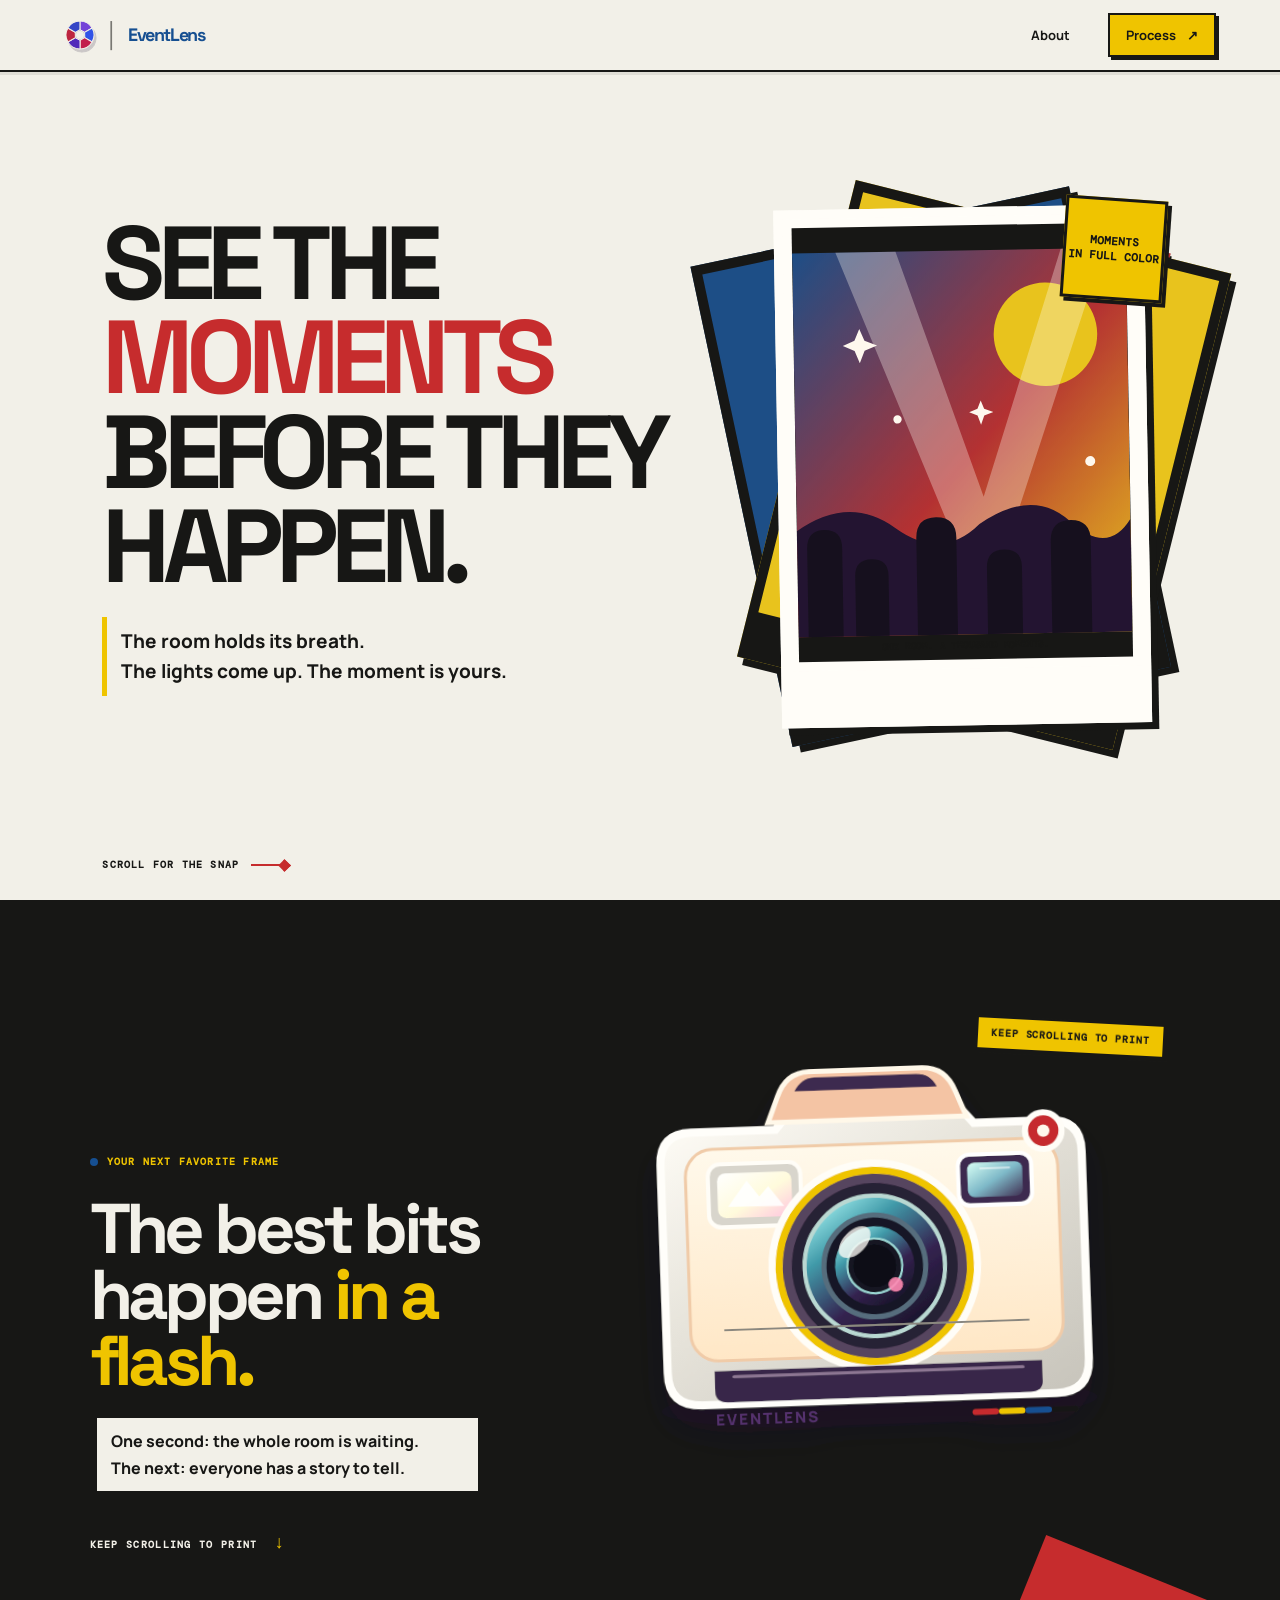
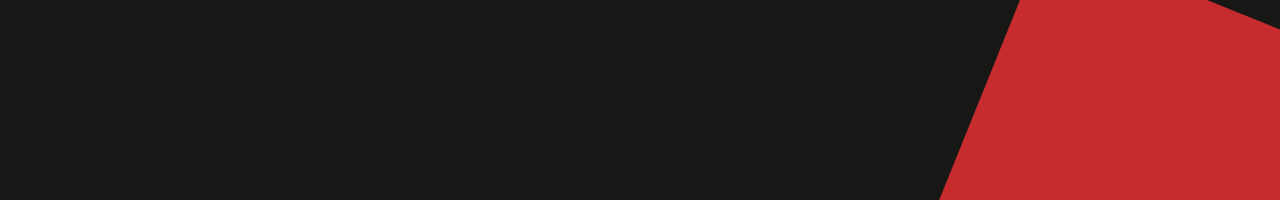
==== commit 785e75a6: "Replace camera mark with interactive shutter logo" ====
--- a/index.html
+++ b/index.html
@@ -16,7 +16,15 @@
 
     <nav class="navbar">
         <a href="/" class="logo" aria-label="EventLens home">
-            <svg class="logo-mark" viewBox="0 0 40 40" aria-hidden="true"><rect class="logo-mark-body" x="2" y="2" width="36" height="36" rx="11"/><rect class="logo-mark-top" x="10" y="9" width="9" height="4" rx="2"/><circle class="logo-mark-ring" cx="21" cy="23" r="10"/><circle class="logo-mark-lens" cx="21" cy="23" r="5"/><circle class="logo-mark-glint" cx="23" cy="21" r="1.5"/><circle class="logo-mark-flash" cx="30" cy="12" r="2.5"/></svg>
+            <svg class="logo-mark" viewBox="0 0 48 48" aria-hidden="true" focusable="false">
+                <g class="shutter-blade" style="--blade-angle: 0deg; --blade-fill: #7442d8"><path d="M24 3 A21 21 0 0 1 42 13.5 L31 19.8 L24 16 Z"/></g>
+                <g class="shutter-blade" style="--blade-angle: 60deg; --blade-fill: #3153e7"><path d="M24 3 A21 21 0 0 1 42 13.5 L31 19.8 L24 16 Z"/></g>
+                <g class="shutter-blade" style="--blade-angle: 120deg; --blade-fill: #c21e4b"><path d="M24 3 A21 21 0 0 1 42 13.5 L31 19.8 L24 16 Z"/></g>
+                <g class="shutter-blade" style="--blade-angle: 180deg; --blade-fill: #512bba"><path d="M24 3 A21 21 0 0 1 42 13.5 L31 19.8 L24 16 Z"/></g>
+                <g class="shutter-blade" style="--blade-angle: 240deg; --blade-fill: #bd2540"><path d="M24 3 A21 21 0 0 1 42 13.5 L31 19.8 L24 16 Z"/></g>
+                <g class="shutter-blade" style="--blade-angle: 300deg; --blade-fill: #3445c6"><path d="M24 3 A21 21 0 0 1 42 13.5 L31 19.8 L24 16 Z"/></g>
+                <circle class="shutter-center" cx="24" cy="24" r="6"/>
+            </svg>
             <span class="logo-divider" aria-hidden="true">│</span><span class="logo-name">Event<span>Lens</span></span>
         </a>
         <div class="nav-links">
--- a/css/style.css
+++ b/css/style.css
@@ -463,20 +463,18 @@
 footer { min-height: 68px; padding-inline: clamp(20px, 7vw, 100px); background: var(--ink); color: #e4d7ff; font-size: 10px; }
 a:focus-visible, button:focus-visible, input:focus-visible, select:focus-visible, textarea:focus-visible { outline: 3px solid var(--blue); outline-offset: 3px; }
 
-/* EventLens camera mark and wordmark. */
+/* EventLens shutter mark and wordmark. */
 .logo { display: inline-flex; align-items: center; gap: 9px; white-space: nowrap; }
-.logo-mark { width: 32px; height: 32px; flex: 0 0 auto; overflow: visible; filter: drop-shadow(2px 3px 0 rgba(30,16,51,.18)); transition: transform .28s cubic-bezier(.2,.8,.2,1), filter .28s ease; }
-.logo-mark-body { fill: var(--plum); stroke: var(--ink); stroke-width: 1.5; }
-.logo-mark-top { fill: var(--yellow); stroke: var(--ink); stroke-width: 1; }
-.logo-mark-ring { fill: none; stroke: #fff8ec; stroke-width: 2.2; }
-.logo-mark-lens { fill: var(--pink); stroke: var(--ink); stroke-width: 1; transform-box: fill-box; transform-origin: center; transition: transform .35s ease; }
-.logo-mark-glint { fill: #fff8ec; }
-.logo-mark-flash { fill: var(--mint); stroke: var(--ink); stroke-width: 1; }
+.logo-mark { width: 32px; height: 32px; flex: 0 0 auto; overflow: visible; filter: drop-shadow(2px 3px 0 rgba(30,16,51,.18)); transition: filter .28s ease; }
+.shutter-blade { transform-box: view-box; transform-origin: 24px 24px; transform: rotate(var(--blade-angle)) translateY(0); transition: transform .48s cubic-bezier(.2,.8,.2,1); }
+.shutter-blade path { fill: var(--blade-fill); stroke: var(--bauhaus-paper, #f2f0e8); stroke-width: 1.5; stroke-linejoin: round; }
+.shutter-center { fill: var(--bauhaus-paper, #f2f0e8); transform-box: view-box; transform-origin: 24px 24px; transition: r .48s cubic-bezier(.2,.8,.2,1), fill .3s ease; }
 .logo > .logo-divider { color: var(--muted); font: 500 24px/1 "Space Grotesk", sans-serif; opacity: .65; }
 .logo-name { color: var(--ink); font: 700 18px/1 "Space Grotesk", "Manrope", sans-serif; letter-spacing: -.075em; }
 .logo-name > span { color: var(--purple); }
-.logo:hover .logo-mark, .logo:focus-visible .logo-mark { transform: rotate(-8deg) scale(1.08); filter: drop-shadow(3px 4px 0 rgba(30,16,51,.26)); }
-.logo:hover .logo-mark-lens, .logo:focus-visible .logo-mark-lens { transform: rotate(120deg) scale(1.12); }
+.logo:hover .logo-mark, .logo:focus-visible .logo-mark { filter: drop-shadow(2px 4px 0 rgba(30,16,51,.24)); }
+.logo:hover .shutter-blade, .logo:focus-visible .shutter-blade { transform: rotate(var(--blade-angle)) translateY(-1.5px); }
+.logo:hover .shutter-center, .logo:focus-visible .shutter-center { r: 8px; fill: #fff; }
 .logo:focus-visible { outline: 3px solid var(--purple); outline-offset: 5px; border-radius: 4px; }
 
 @media (max-width: 390px) {
--- a/css/bauhaus.css
+++ b/css/bauhaus.css
@@ -27,7 +27,7 @@
 body { background: var(--bauhaus-paper); color: var(--bauhaus-black); font-family: "Manrope", sans-serif; }
 ::selection { color: var(--bauhaus-paper); background: var(--bauhaus-blue); }
 body > .polka-field { opacity: .52; }
-.polka-dot { opacity: .17; animation-duration: calc(var(--dot-duration) * 1.25), 10s; }
+.polka-dot { background: var(--bauhaus-blue); opacity: .12; animation-duration: calc(var(--dot-duration) * 1.25), 10s; }
 .polka-dot:nth-child(3n) { border: 2px solid var(--bauhaus-blue); background: transparent; opacity: .2; }
 .polka-dot:nth-child(4n) { border-radius: 0; background: var(--bauhaus-yellow); opacity: .16; rotate: 45deg; }
 .polka-dot:nth-child(5n) { border-radius: 0; background: var(--bauhaus-red); opacity: .15; }
@@ -40,16 +40,10 @@
     backdrop-filter: none;
 }
 .logo { color: var(--bauhaus-black); }
-.logo-mark-body { fill: var(--bauhaus-blue); stroke: var(--bauhaus-black); }
-.logo-mark-top { fill: var(--bauhaus-yellow); stroke: var(--bauhaus-black); }
-.logo-mark-ring { stroke: var(--bauhaus-paper); }
-.logo-mark-lens { fill: var(--bauhaus-red); stroke: var(--bauhaus-black); }
-.logo-mark-glint { fill: var(--bauhaus-paper); }
-.logo-mark-flash { fill: var(--bauhaus-yellow); stroke: var(--bauhaus-black); }
 .logo > .logo-divider { color: var(--bauhaus-black); opacity: .55; }
 .logo-name { color: var(--bauhaus-black); font-family: "Space Grotesk", sans-serif; font-weight: 700; letter-spacing: -.08em; }
 .logo-name > span { color: var(--bauhaus-blue); }
-.logo:hover .logo-mark, .logo:focus-visible .logo-mark { filter: drop-shadow(3px 3px 0 var(--bauhaus-yellow)); }
+.logo:hover .logo-mark, .logo:focus-visible .logo-mark { filter: drop-shadow(2px 4px 0 rgba(23,23,21,.26)); }
 .logo:focus-visible { outline-color: var(--bauhaus-red); }
 
 .nav-links { color: var(--bauhaus-black); }
@@ -73,6 +67,7 @@
     background: var(--bauhaus-yellow);
     color: var(--bauhaus-black) !important;
 }
+.event-progress a { display: inline-flex; align-items: center; min-height: 34px; padding: 7px 11px; font-size: 11px; font-weight: 800; }
 .dashboard-nav-right { gap: 11px; }
 .dashboard-nav-right a { font-family: "Manrope", sans-serif; font-size: 11px; font-weight: 800; letter-spacing: .02em; }
 
@@ -330,14 +325,39 @@
 .importance-pill--high { background: #f5e9ad; }
 .importance-pill--medium { background: #dce6f0; }
 
+.form-section--flow { border-left-color: var(--bauhaus-yellow); }
+.form-section--flow .form-label span { border: 1px solid var(--bauhaus-black); border-radius: 0; background: var(--bauhaus-yellow); color: var(--bauhaus-black); }
+.flow-planner { min-width: 0; }
+.flow-intro, .flow-help { margin: 0 0 14px; color: #44433f; font-size: 14px; font-weight: 650; line-height: 1.55; }
+.flow-help { margin: 10px 0 0; font-size: 12px; }
+.flow-list { display: grid; gap: 13px; }
+.flow-row { display: grid; gap: 13px; min-width: 0; margin: 0; padding: 16px; border: 2px solid var(--bauhaus-black); background: #f7f5ee; box-shadow: 3px 3px 0 rgba(23,23,21,.14); }
+.flow-row-title { padding: 0 7px; color: var(--bauhaus-blue); font: 800 10px/1.3 "DM Mono", monospace; letter-spacing: .08em; }
+.flow-row-times { display: grid; grid-template-columns: minmax(0,1fr) 20px minmax(0,1fr); align-items: end; gap: 10px; }
+.flow-time-arrow { padding-bottom: 13px; text-align: center; font-weight: 900; }
+.flow-row .field label span { color: #55544f; font-weight: 650; }
+.flow-row-actions { display: flex; align-items: center; flex-wrap: wrap; gap: 8px; }
+.flow-row-actions button, .flow-add-button { min-height: 40px; padding: 8px 12px; border: 2px solid var(--bauhaus-black); border-radius: 0; background: var(--bauhaus-paper); color: var(--bauhaus-black); font: 800 12px/1.2 "Space Grotesk", sans-serif; cursor: pointer; }
+.flow-row-actions button:hover, .flow-add-button:hover { background: var(--bauhaus-yellow); }
+.flow-add-button:disabled { opacity: .45; cursor: not-allowed; }
+.flow-row-actions button:disabled { opacity: .35; cursor: not-allowed; }
+.flow-row-actions button:last-child { margin-left: auto; background: #f1dada; }
+.flow-row-actions button:last-child:hover { background: var(--bauhaus-red); color: var(--bauhaus-paper); }
+.flow-add-button { width: 100%; margin-top: 13px; background: var(--bauhaus-yellow); font-size: 14px; }
+.flow-add-button span { margin-right: 7px; font-size: 18px; vertical-align: -1px; }
+.timeline-user-notes { padding: 9px 11px; border: 1px solid var(--bauhaus-black); background: var(--bauhaus-paper); }
+.timeline-user-notes strong { margin-right: 5px; color: var(--bauhaus-blue); font: 800 10px/1.3 "DM Mono", monospace; }
+
 @media (max-width: 700px) {
     .navbar { border-bottom-width: 2px; }
     .dashboard-nav-right a, .event-progress a { box-shadow: 2px 2px 0 var(--bauhaus-black); }
     .event-heading-note b { border: 1px solid var(--bauhaus-black); background: var(--bauhaus-yellow); color: var(--bauhaus-black); }
     .form-section { box-shadow: 4px 4px 0 var(--bauhaus-black); }
     .dashboard-hero-art { max-width: 350px; }
+    .flow-row { padding: 12px; }
+    .flow-row-actions button:last-child { margin-left: 0; }
 }
 @media (prefers-reduced-motion: reduce) {
-    .logo-mark, .logo-mark-lens, .nav-links a, .dashboard-nav-right a, .event-progress a,
+    .logo-mark, .shutter-blade, .shutter-center, .nav-links a, .dashboard-nav-right a, .event-progress a,
     .hero-button, .generate-button, .shot-row, .info-card, .workflow-step { transition: none; }
 }
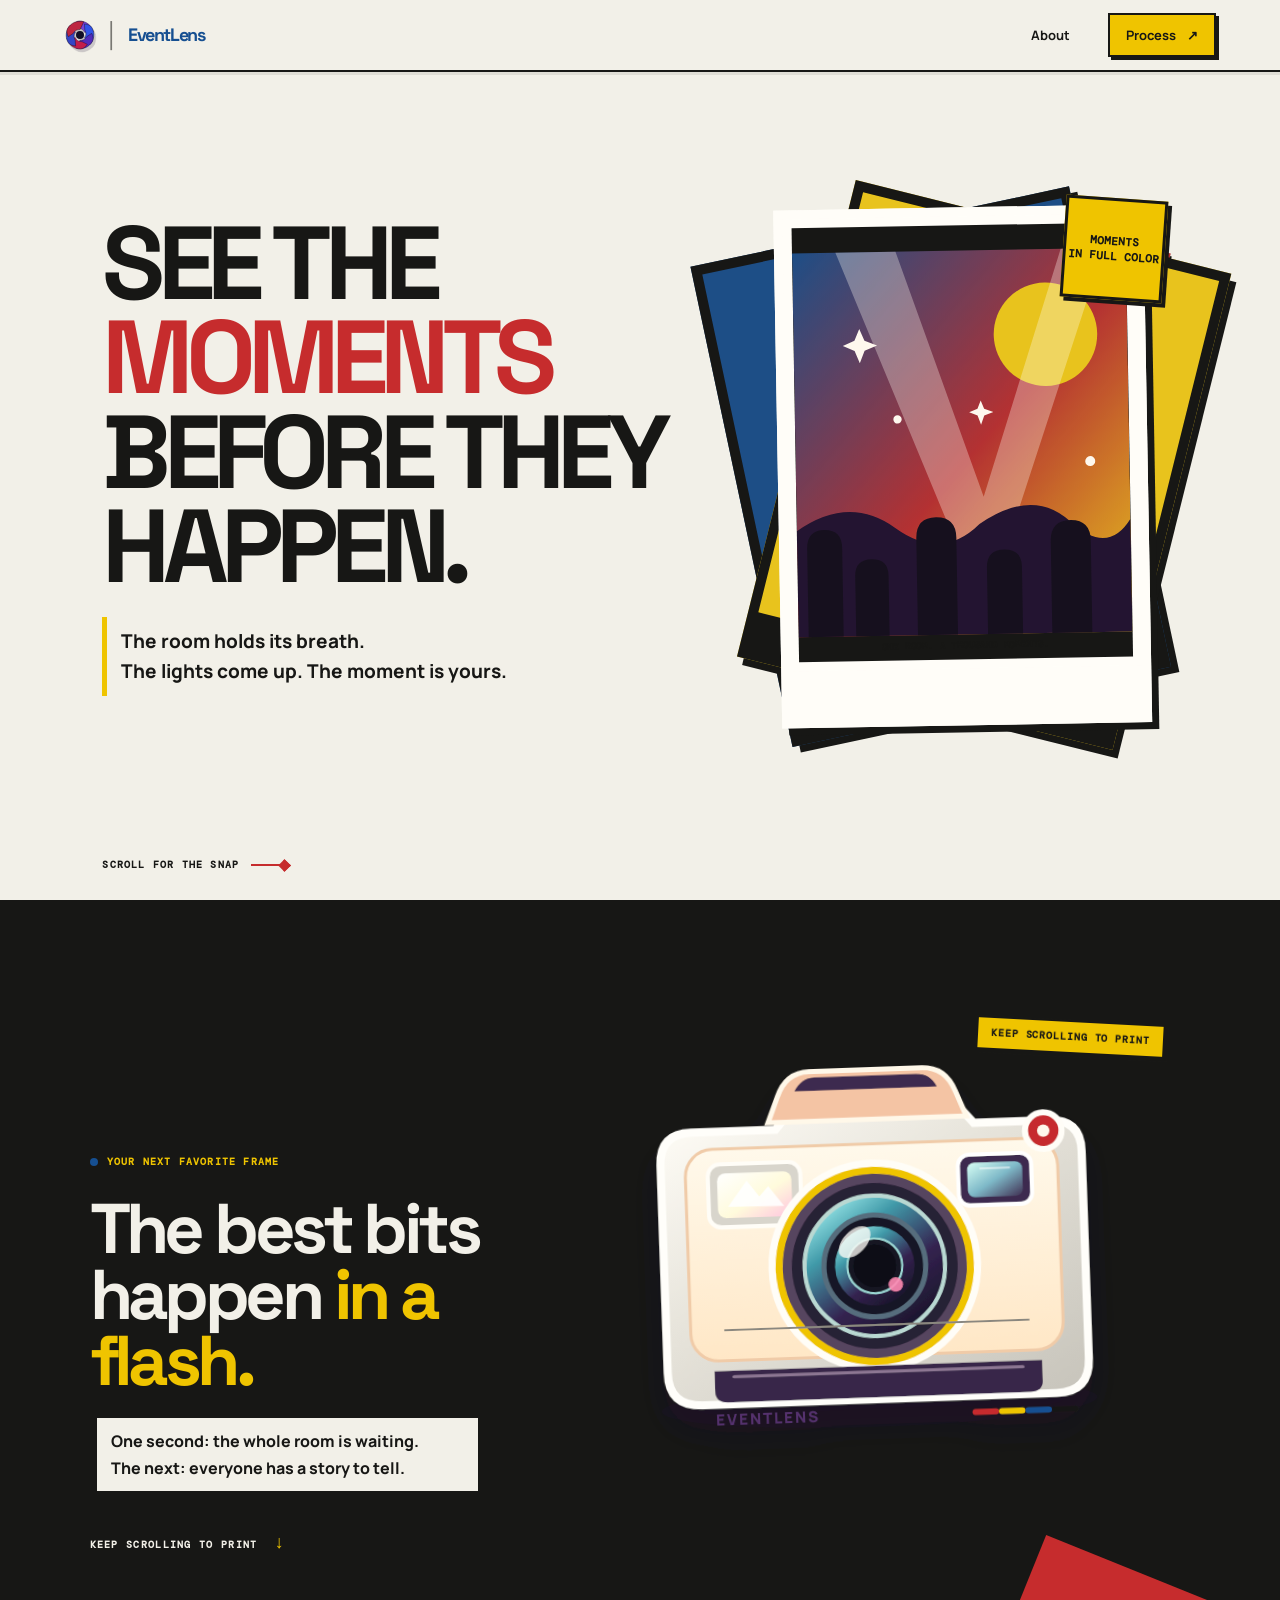
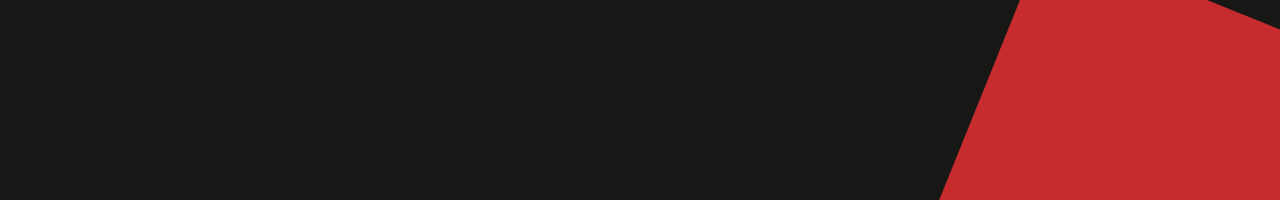
==== commit 29406112: "Refine shutter iris and wordmark hover animation" ====
--- a/index.html
+++ b/index.html
@@ -17,12 +17,12 @@
     <nav class="navbar">
         <a href="/" class="logo" aria-label="EventLens home">
             <svg class="logo-mark" viewBox="0 0 48 48" aria-hidden="true" focusable="false">
-                <g class="shutter-blade" style="--blade-angle: 0deg; --blade-fill: #7442d8"><path d="M24 3 A21 21 0 0 1 42 13.5 L31 19.8 L24 16 Z"/></g>
-                <g class="shutter-blade" style="--blade-angle: 60deg; --blade-fill: #3153e7"><path d="M24 3 A21 21 0 0 1 42 13.5 L31 19.8 L24 16 Z"/></g>
-                <g class="shutter-blade" style="--blade-angle: 120deg; --blade-fill: #c21e4b"><path d="M24 3 A21 21 0 0 1 42 13.5 L31 19.8 L24 16 Z"/></g>
-                <g class="shutter-blade" style="--blade-angle: 180deg; --blade-fill: #512bba"><path d="M24 3 A21 21 0 0 1 42 13.5 L31 19.8 L24 16 Z"/></g>
-                <g class="shutter-blade" style="--blade-angle: 240deg; --blade-fill: #bd2540"><path d="M24 3 A21 21 0 0 1 42 13.5 L31 19.8 L24 16 Z"/></g>
-                <g class="shutter-blade" style="--blade-angle: 300deg; --blade-fill: #3445c6"><path d="M24 3 A21 21 0 0 1 42 13.5 L31 19.8 L24 16 Z"/></g>
+                <g class="shutter-blade" style="--blade-angle: 0deg; --blade-fill: #7442d8; --blade-delay: 0ms"><path d="M23 3 C33 3 41 9 44 19 L31 20 C29 16 26 14 21 14 L13 10 C16 6 19 3 23 3 Z"/></g>
+                <g class="shutter-blade" style="--blade-angle: 60deg; --blade-fill: #3153e7; --blade-delay: 18ms"><path d="M23 3 C33 3 41 9 44 19 L31 20 C29 16 26 14 21 14 L13 10 C16 6 19 3 23 3 Z"/></g>
+                <g class="shutter-blade" style="--blade-angle: 120deg; --blade-fill: #512bba; --blade-delay: 36ms"><path d="M23 3 C33 3 41 9 44 19 L31 20 C29 16 26 14 21 14 L13 10 C16 6 19 3 23 3 Z"/></g>
+                <g class="shutter-blade" style="--blade-angle: 180deg; --blade-fill: #c21e4b; --blade-delay: 54ms"><path d="M23 3 C33 3 41 9 44 19 L31 20 C29 16 26 14 21 14 L13 10 C16 6 19 3 23 3 Z"/></g>
+                <g class="shutter-blade" style="--blade-angle: 240deg; --blade-fill: #3445c6; --blade-delay: 72ms"><path d="M23 3 C33 3 41 9 44 19 L31 20 C29 16 26 14 21 14 L13 10 C16 6 19 3 23 3 Z"/></g>
+                <g class="shutter-blade" style="--blade-angle: 300deg; --blade-fill: #bd2540; --blade-delay: 90ms"><path d="M23 3 C33 3 41 9 44 19 L31 20 C29 16 26 14 21 14 L13 10 C16 6 19 3 23 3 Z"/></g>
                 <circle class="shutter-center" cx="24" cy="24" r="6"/>
             </svg>
             <span class="logo-divider" aria-hidden="true">│</span><span class="logo-name">Event<span>Lens</span></span>
--- a/css/style.css
+++ b/css/style.css
@@ -466,16 +466,37 @@
 /* EventLens shutter mark and wordmark. */
 .logo { display: inline-flex; align-items: center; gap: 9px; white-space: nowrap; }
 .logo-mark { width: 32px; height: 32px; flex: 0 0 auto; overflow: visible; filter: drop-shadow(2px 3px 0 rgba(30,16,51,.18)); transition: filter .28s ease; }
-.shutter-blade { transform-box: view-box; transform-origin: 24px 24px; transform: rotate(var(--blade-angle)) translateY(0); transition: transform .48s cubic-bezier(.2,.8,.2,1); }
-.shutter-blade path { fill: var(--blade-fill); stroke: var(--bauhaus-paper, #f2f0e8); stroke-width: 1.5; stroke-linejoin: round; }
-.shutter-center { fill: var(--bauhaus-paper, #f2f0e8); transform-box: view-box; transform-origin: 24px 24px; transition: r .48s cubic-bezier(.2,.8,.2,1), fill .3s ease; }
+.shutter-blade { transform-box: view-box; transform-origin: 24px 24px; transform: rotate(var(--blade-angle)) translateY(0); transition: transform .35s ease-out; }
+.shutter-blade path { fill: var(--blade-fill); stroke: rgba(17, 15, 39, .88); stroke-width: .65; stroke-linejoin: round; }
+.shutter-center { fill: #100e26; transform-box: view-box; transform-origin: 24px 24px; transition: r .48s cubic-bezier(.2,.8,.2,1), fill .3s ease; }
 .logo > .logo-divider { color: var(--muted); font: 500 24px/1 "Space Grotesk", sans-serif; opacity: .65; }
-.logo-name { color: var(--ink); font: 700 18px/1 "Space Grotesk", "Manrope", sans-serif; letter-spacing: -.075em; }
+.logo-name { position: relative; display: inline-block; color: var(--ink); font: 700 18px/1 "Space Grotesk", "Manrope", sans-serif; letter-spacing: -.075em; transition: transform .25s ease, filter .25s ease; }
 .logo-name > span { color: var(--purple); }
 .logo:hover .logo-mark, .logo:focus-visible .logo-mark { filter: drop-shadow(2px 4px 0 rgba(30,16,51,.24)); }
-.logo:hover .shutter-blade, .logo:focus-visible .shutter-blade { transform: rotate(var(--blade-angle)) translateY(-1.5px); }
-.logo:hover .shutter-center, .logo:focus-visible .shutter-center { r: 8px; fill: #fff; }
+.logo:hover .shutter-blade, .logo:focus-visible .shutter-blade { animation: shutter-click-blade .68s cubic-bezier(.2,.8,.2,1) var(--blade-delay) both; }
+.logo:hover .shutter-center, .logo:focus-visible .shutter-center { animation: shutter-click-center .68s cubic-bezier(.2,.8,.2,1) both; }
+.logo:active .shutter-blade { animation: none; transform: rotate(var(--blade-angle)) translateY(1.5px); }
+.logo:active .shutter-center { animation: none; r: 4px; }
+.logo:hover .logo-name, .logo:focus-visible .logo-name { transform: translateY(-1px); filter: drop-shadow(0 1px 0 rgba(255,255,255,.28)); }
+.logo-name::after { content: "EventLens"; position: absolute; inset: 0; overflow: hidden; color: transparent; -webkit-text-fill-color: transparent; background: linear-gradient(108deg, transparent 40%, rgba(255,255,255,.96) 49%, rgba(255,255,255,.22) 52%, transparent 62%); background-size: 250% 100%; background-position: 145% 0; background-clip: text; -webkit-background-clip: text; opacity: 0; pointer-events: none; }
+.logo:hover .logo-name::after, .logo:focus-visible .logo-name::after { animation: logo-glaze .85s ease-out .12s both; }
 .logo:focus-visible { outline: 3px solid var(--purple); outline-offset: 5px; border-radius: 4px; }
+
+@keyframes shutter-click-blade {
+    0%, 16% { transform: rotate(var(--blade-angle)) translateY(0); }
+    34%, 48% { transform: rotate(var(--blade-angle)) translateY(2.2px); }
+    100% { transform: rotate(var(--blade-angle)) translateY(-1.4px); }
+}
+@keyframes shutter-click-center {
+    0%, 16% { r: 6px; }
+    34%, 48% { r: 3.4px; }
+    100% { r: 8.6px; fill: #fff; }
+}
+@keyframes logo-glaze {
+    0% { background-position: 145% 0; opacity: 0; }
+    18% { opacity: 1; }
+    100% { background-position: -45% 0; opacity: 0; }
+}
 
 @media (max-width: 390px) {
     .logo { gap: 6px; }
--- a/css/bauhaus.css
+++ b/css/bauhaus.css
@@ -360,4 +360,9 @@
 @media (prefers-reduced-motion: reduce) {
     .logo-mark, .shutter-blade, .shutter-center, .nav-links a, .dashboard-nav-right a, .event-progress a,
     .hero-button, .generate-button, .shot-row, .info-card, .workflow-step { transition: none; }
-}
+    .logo:hover .shutter-blade, .logo:focus-visible .shutter-blade,
+    .logo:hover .shutter-center, .logo:focus-visible .shutter-center,
+    .logo:hover .logo-name::after, .logo:focus-visible .logo-name::after { animation: none; }
+    .logo:hover .shutter-blade, .logo:focus-visible .shutter-blade { transform: rotate(var(--blade-angle)) translateY(-1px); }
+    .logo:hover .shutter-center, .logo:focus-visible .shutter-center { r: 8px; }
+}
